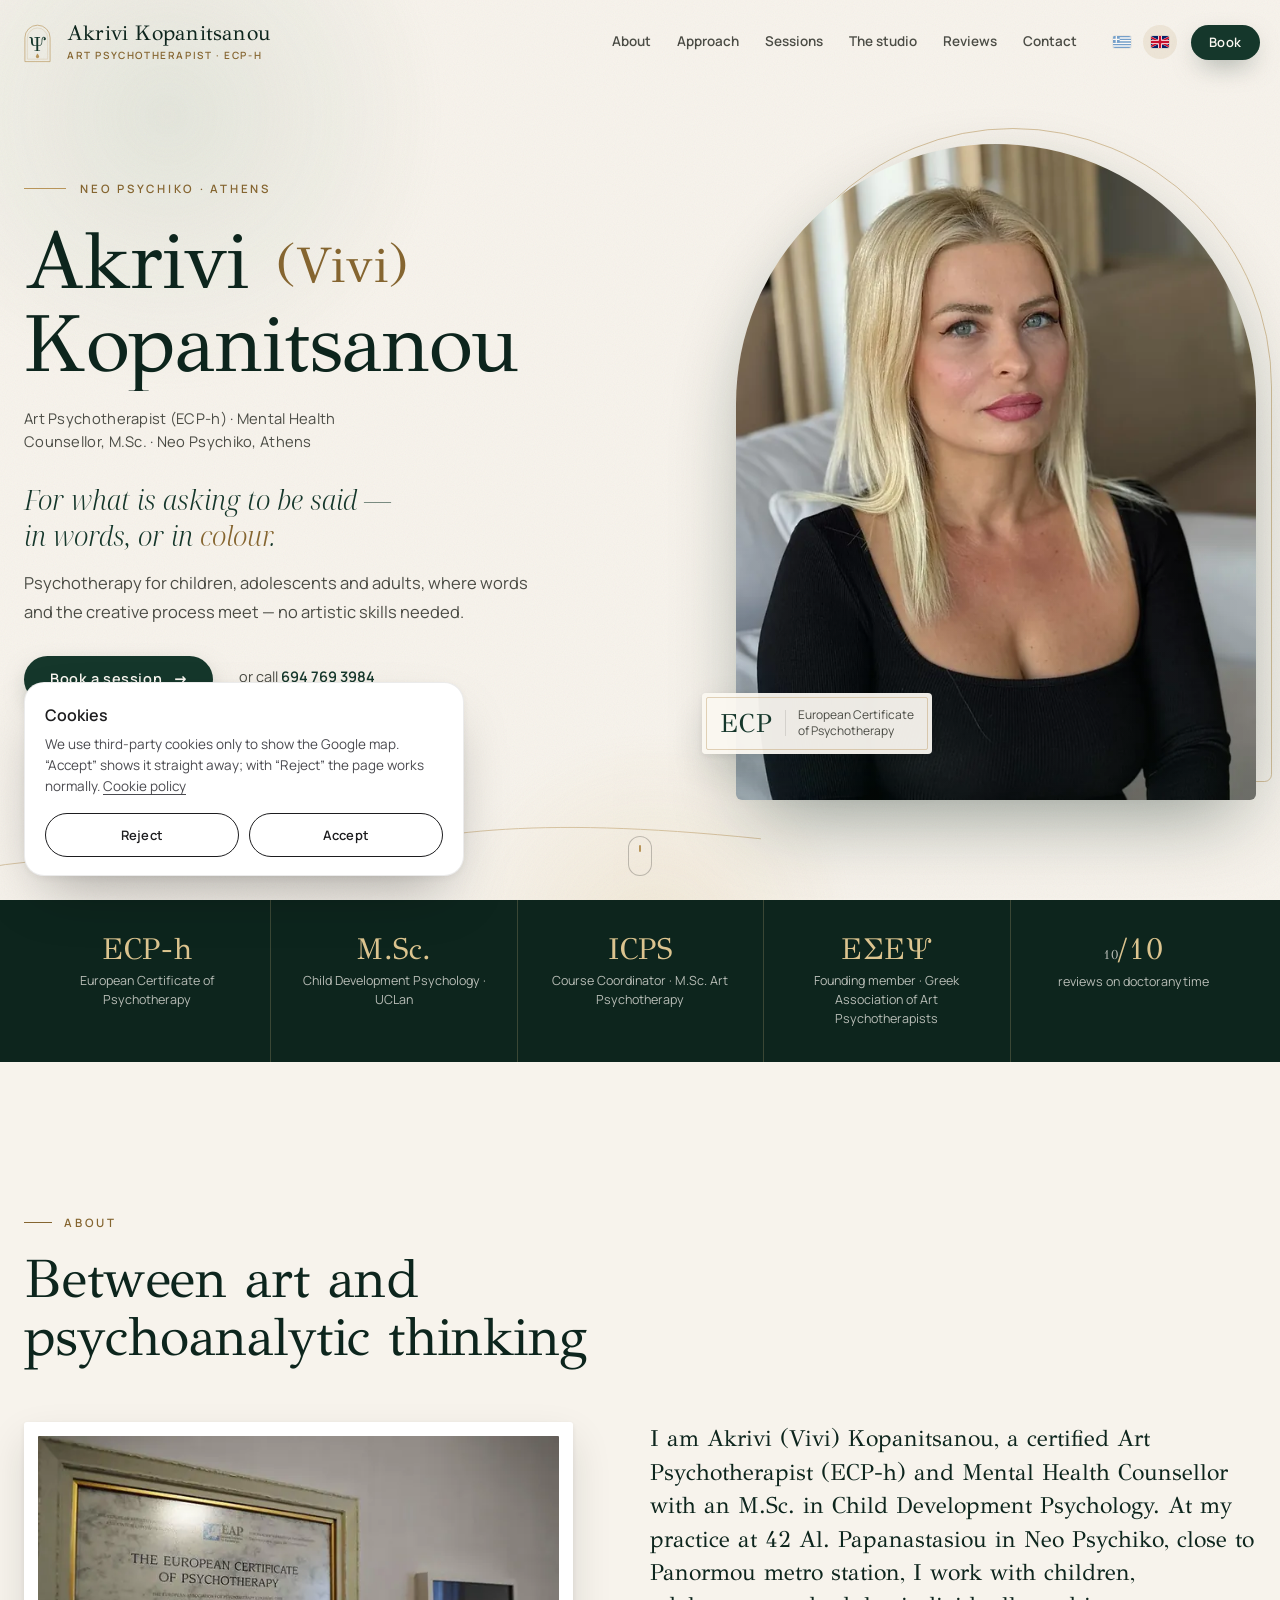
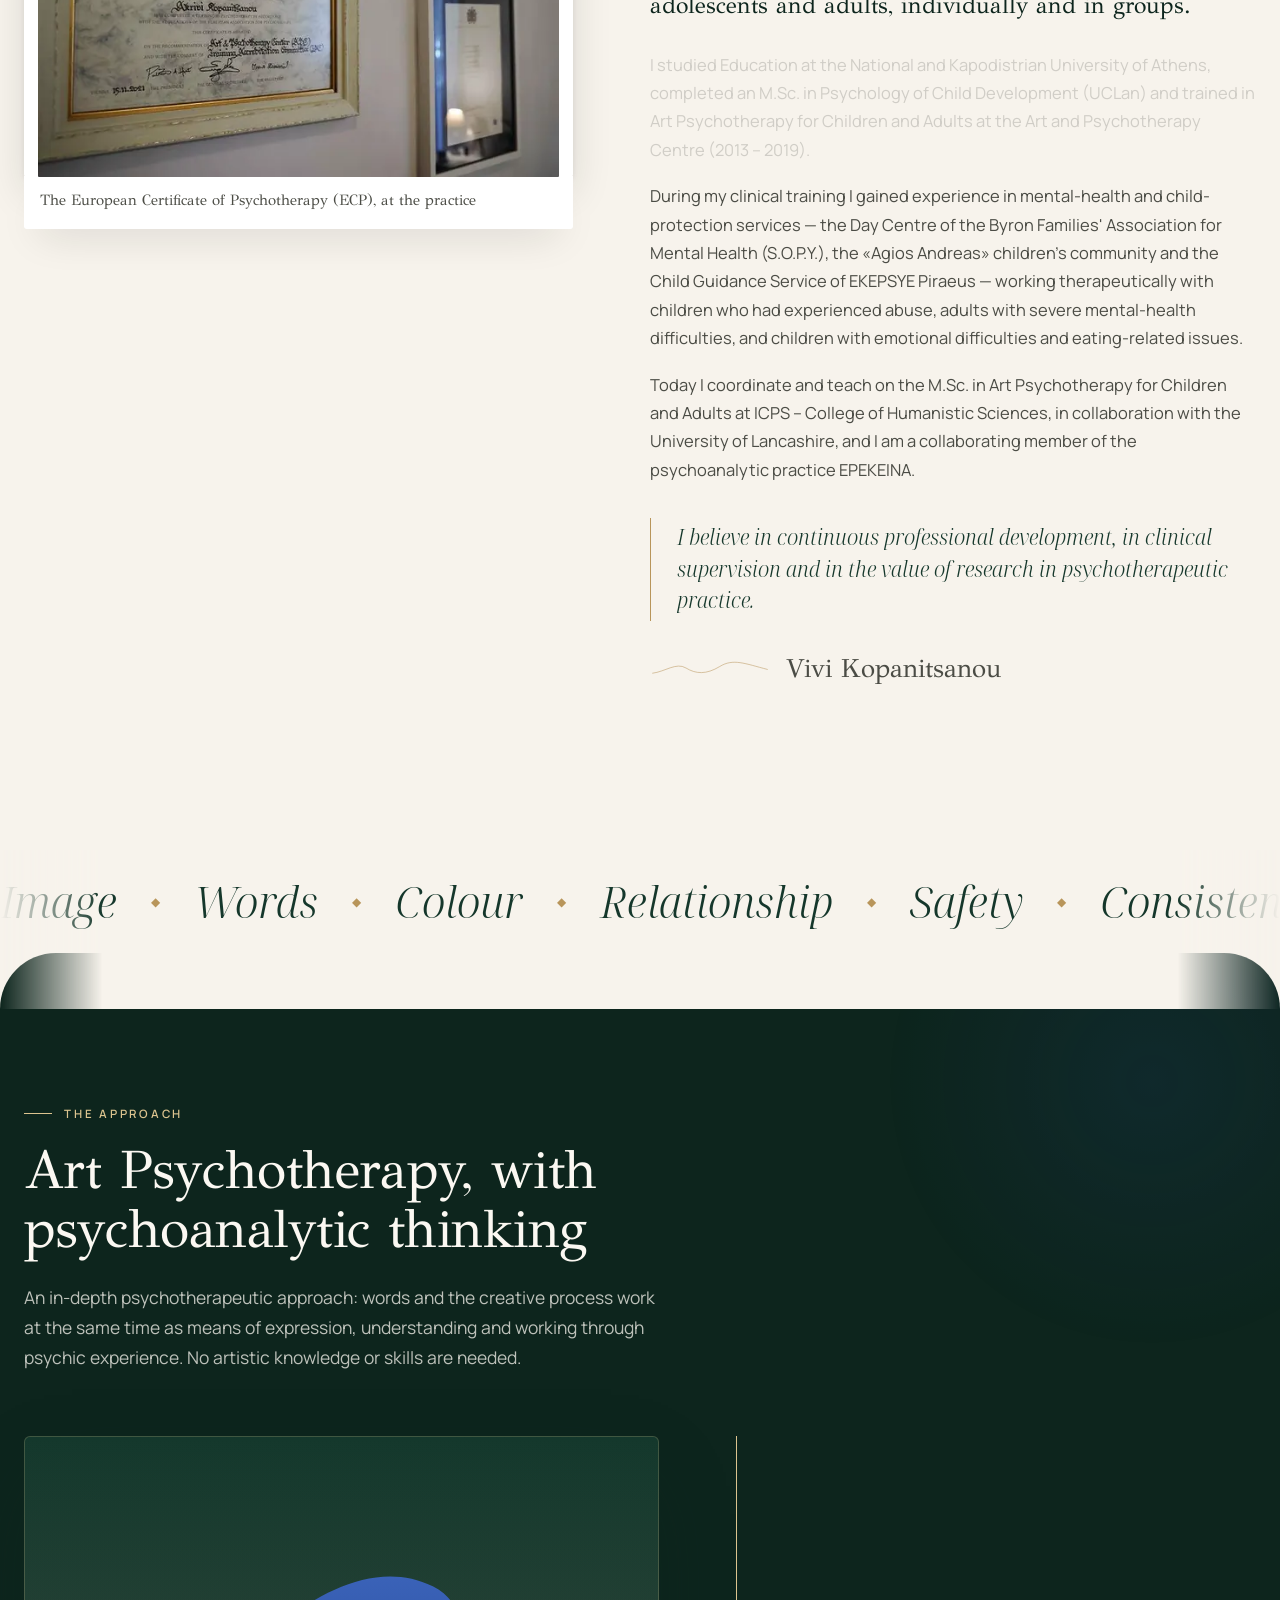
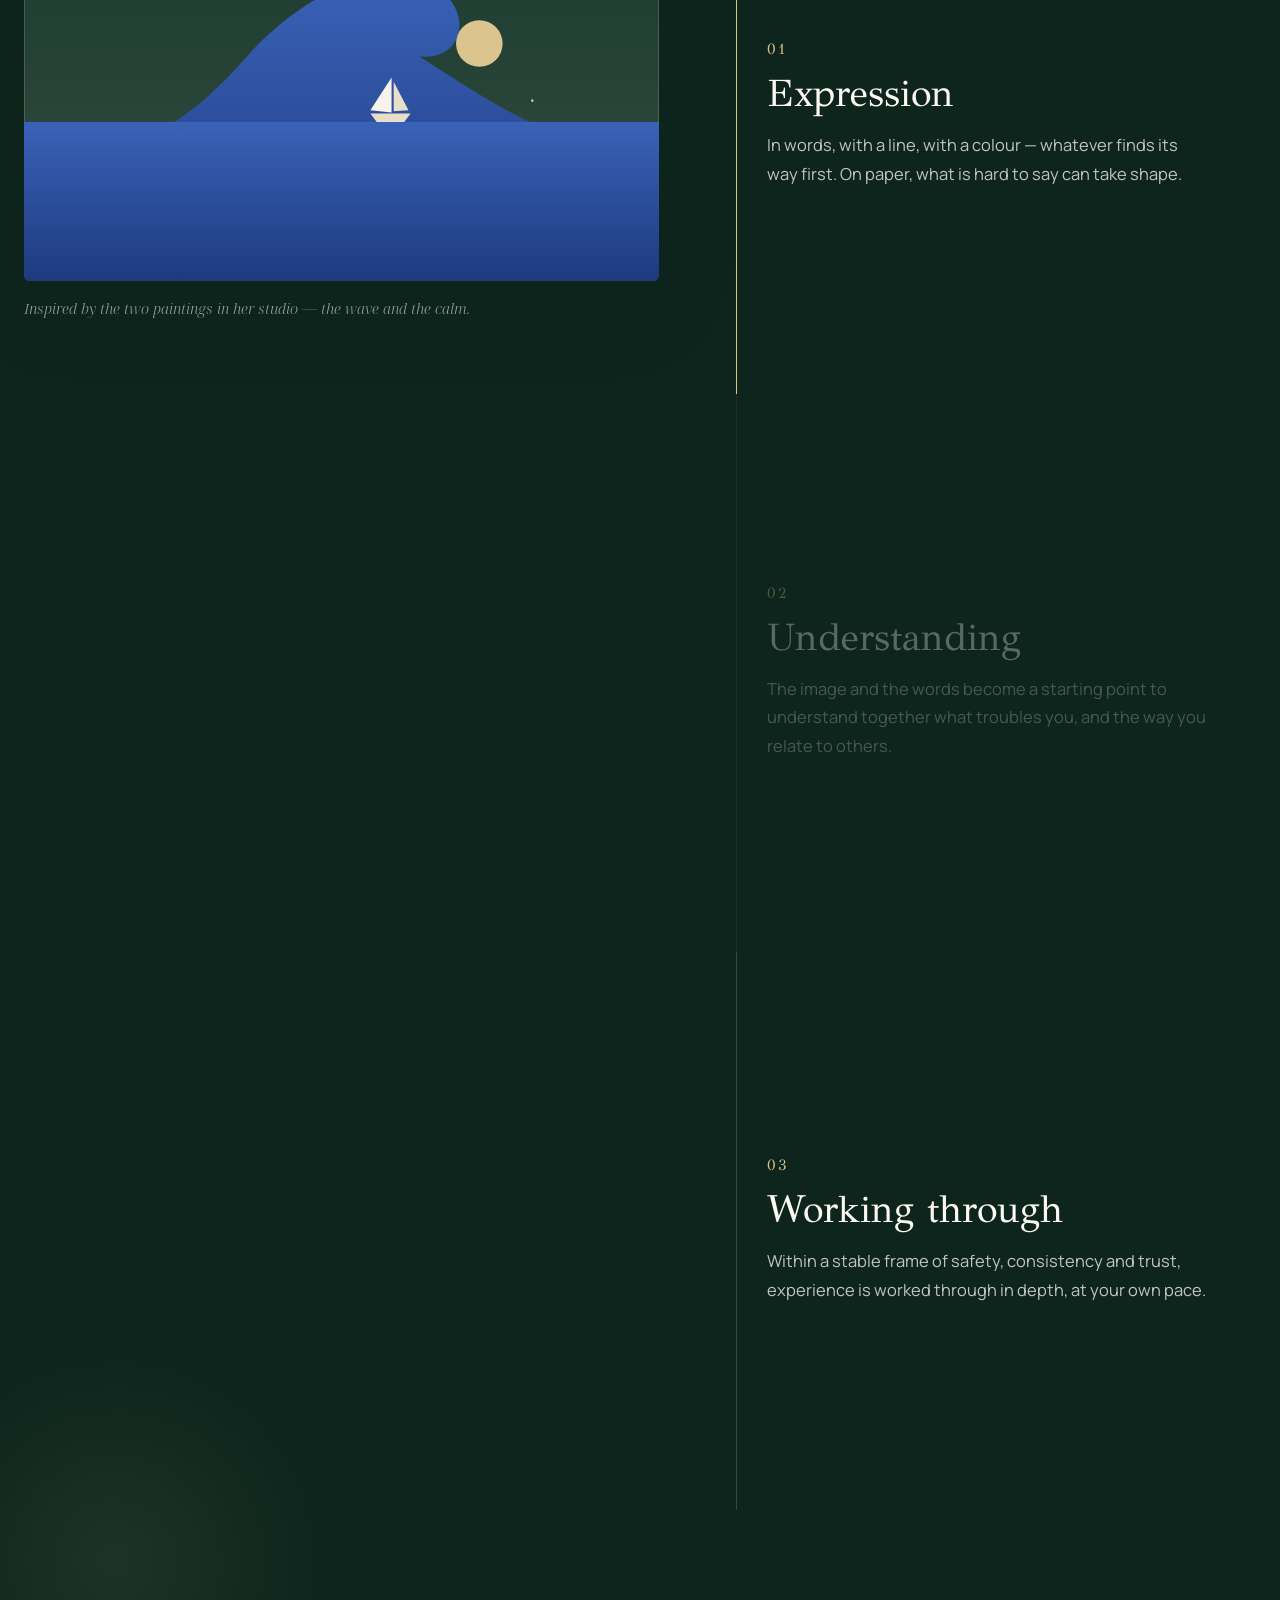
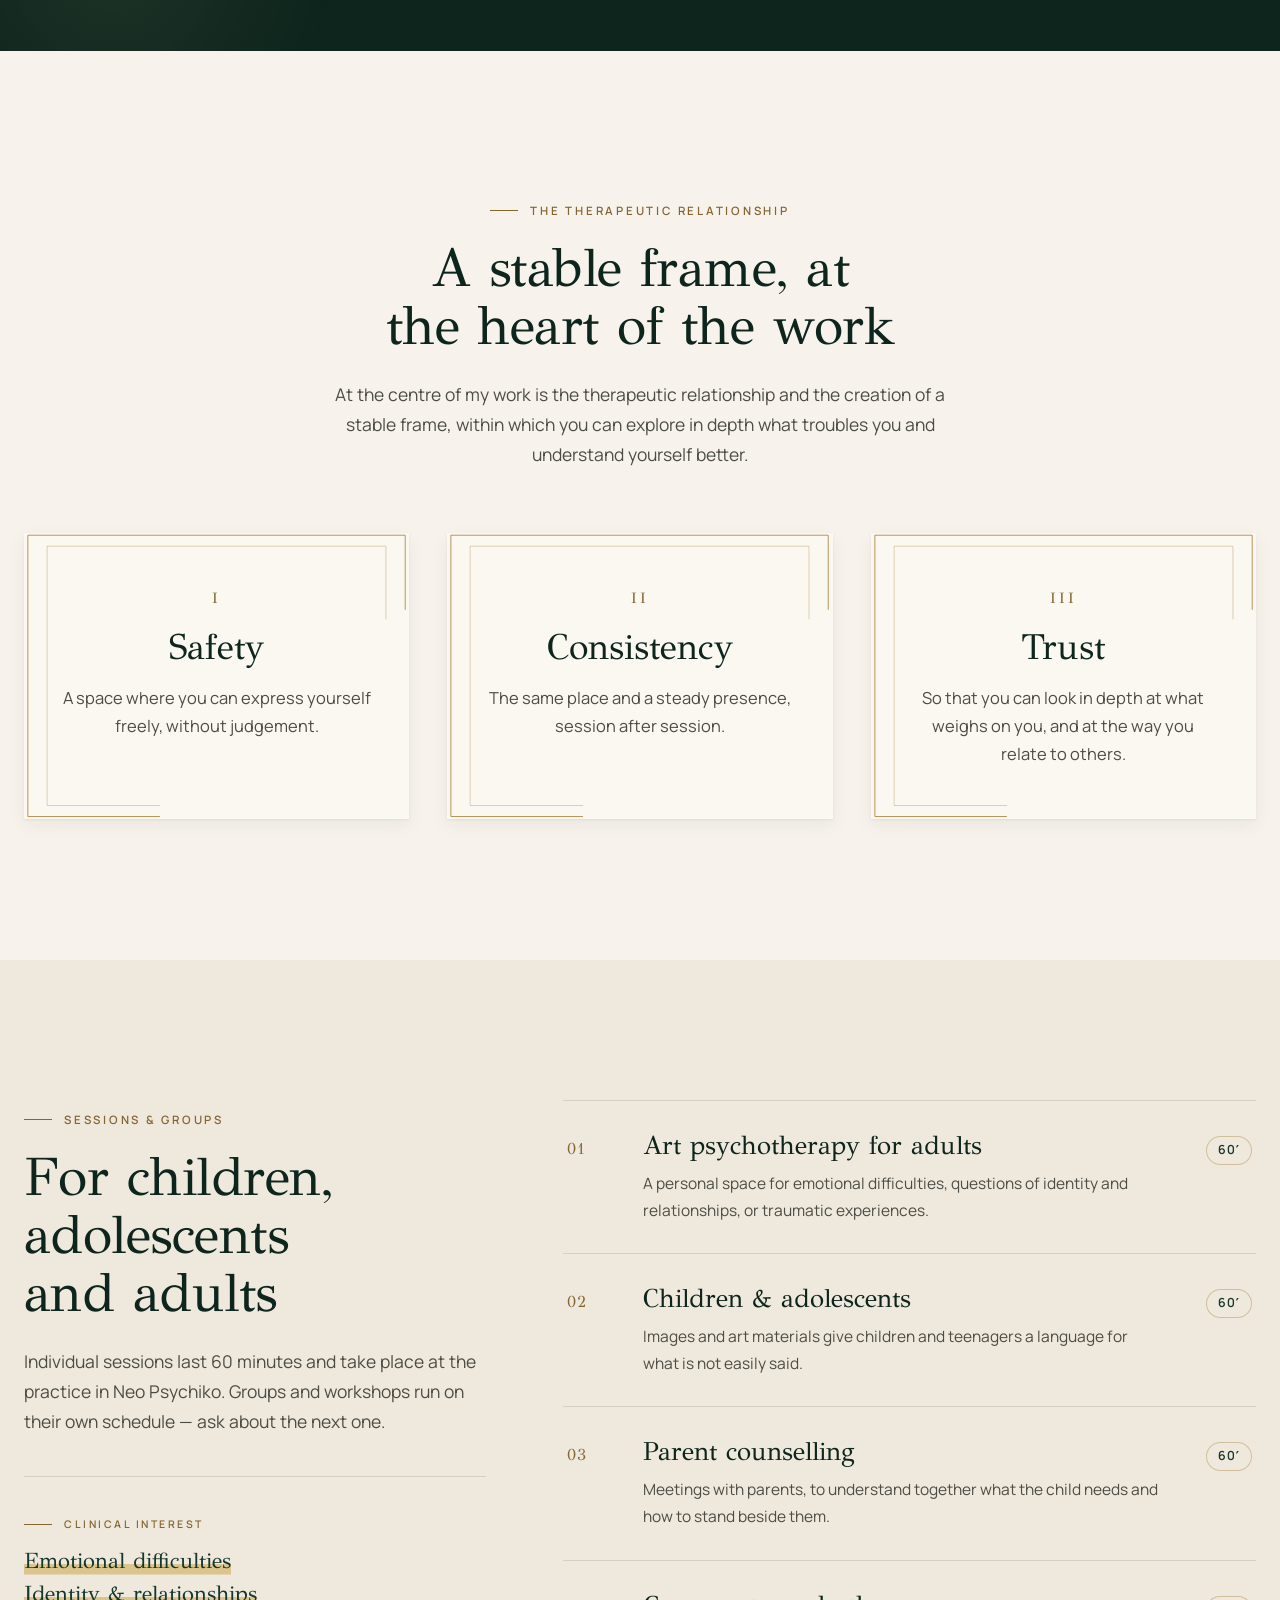
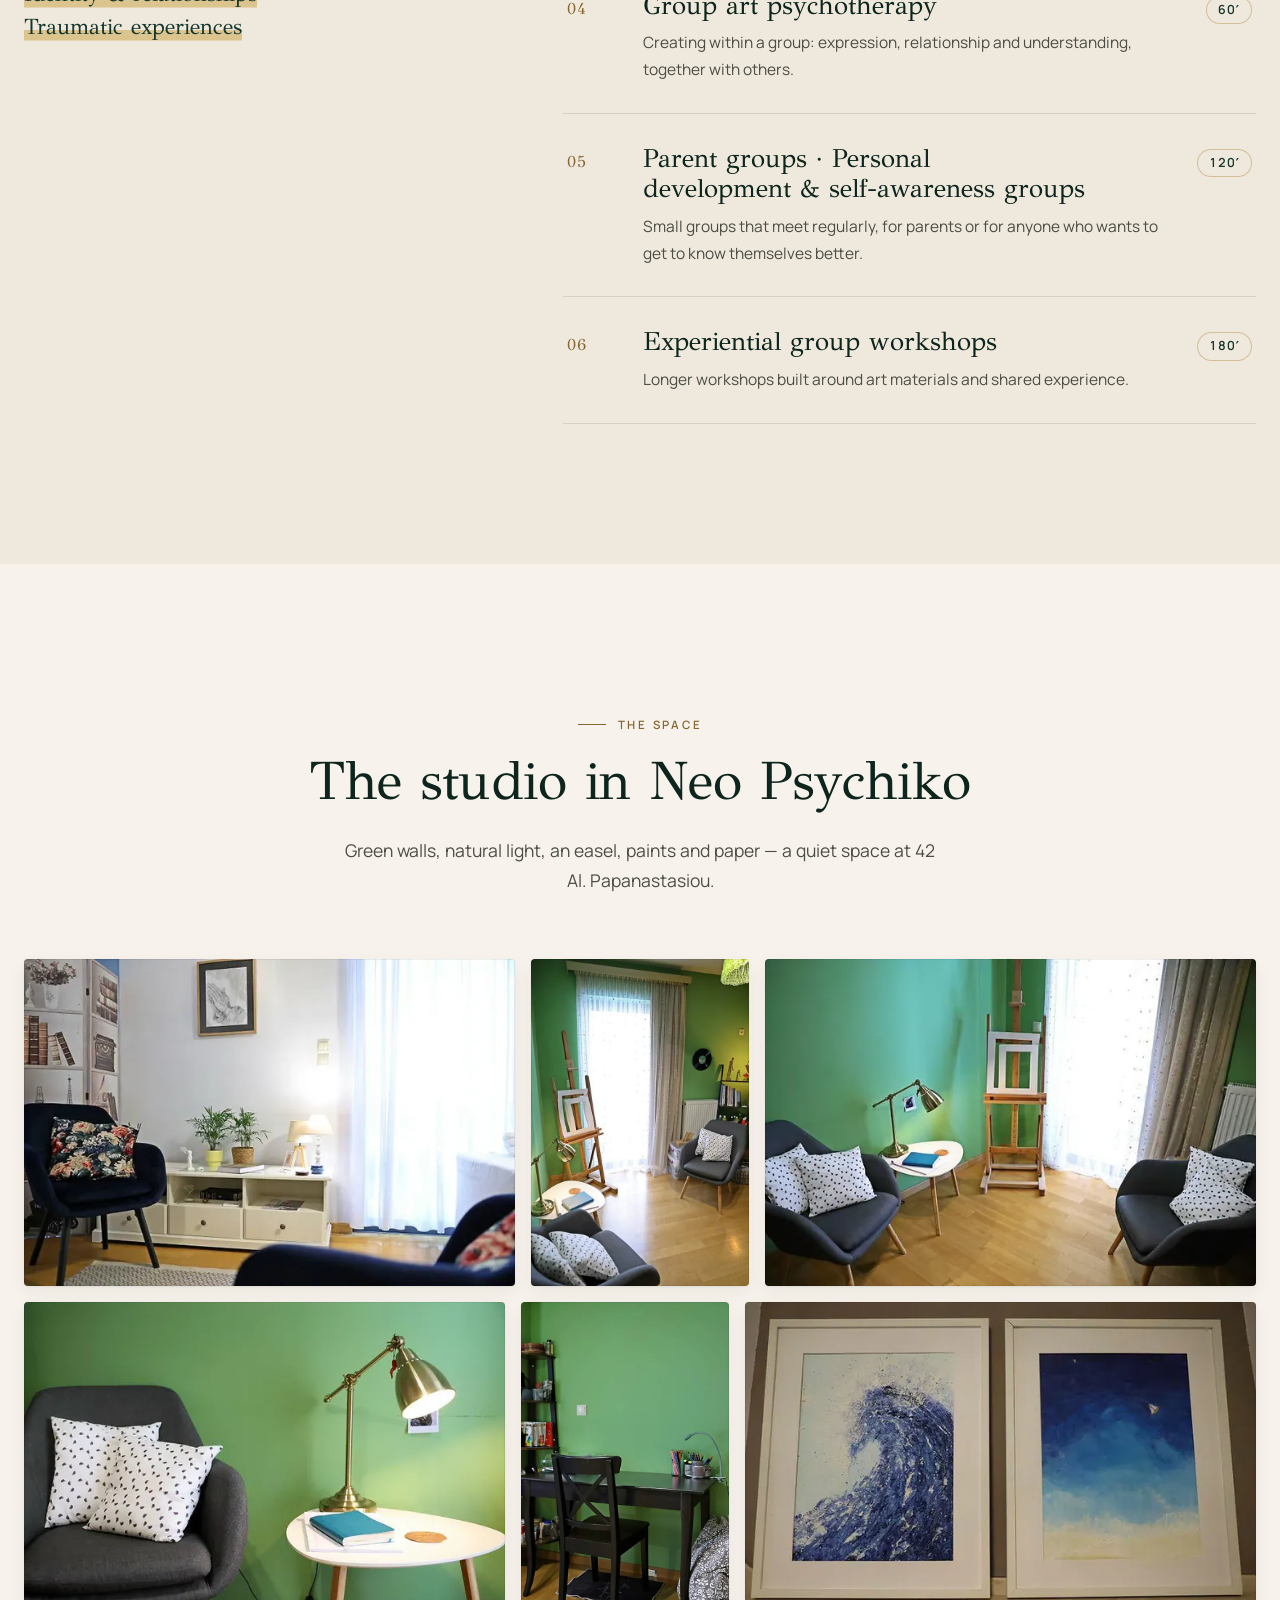
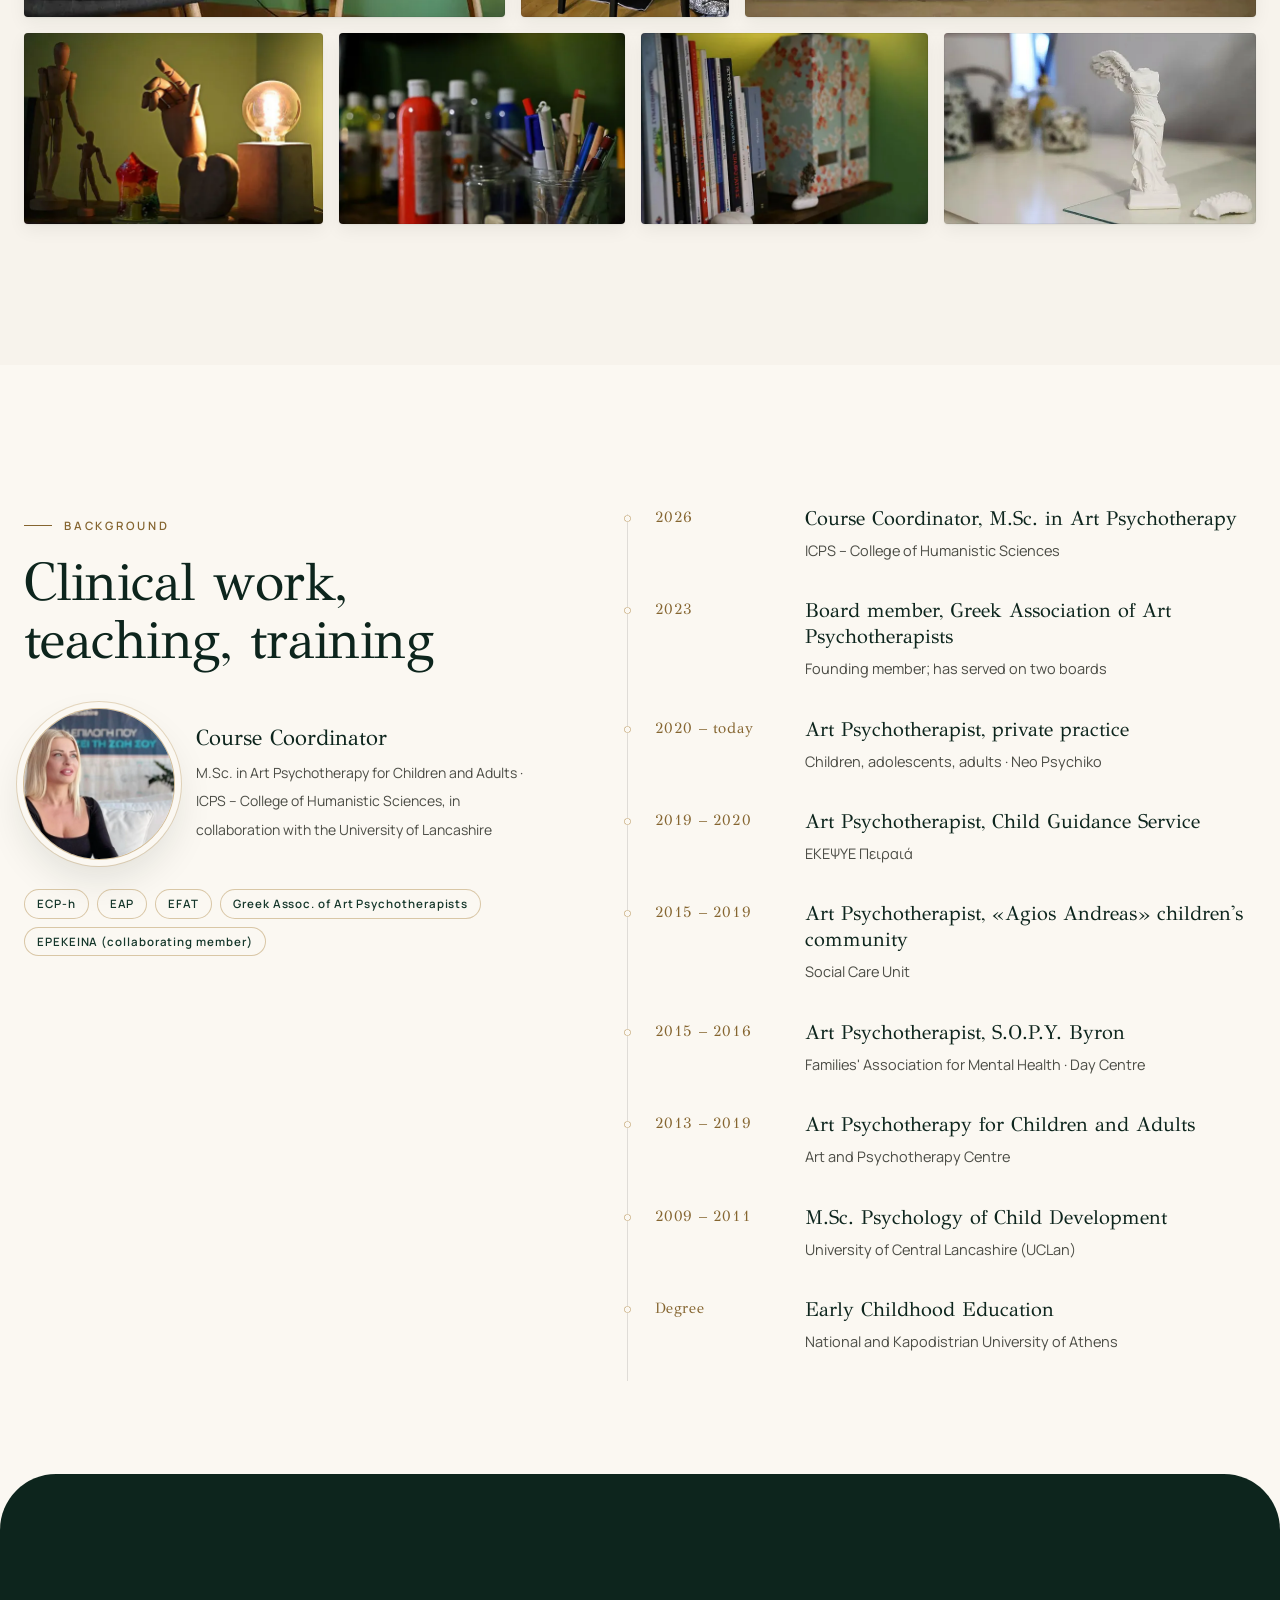
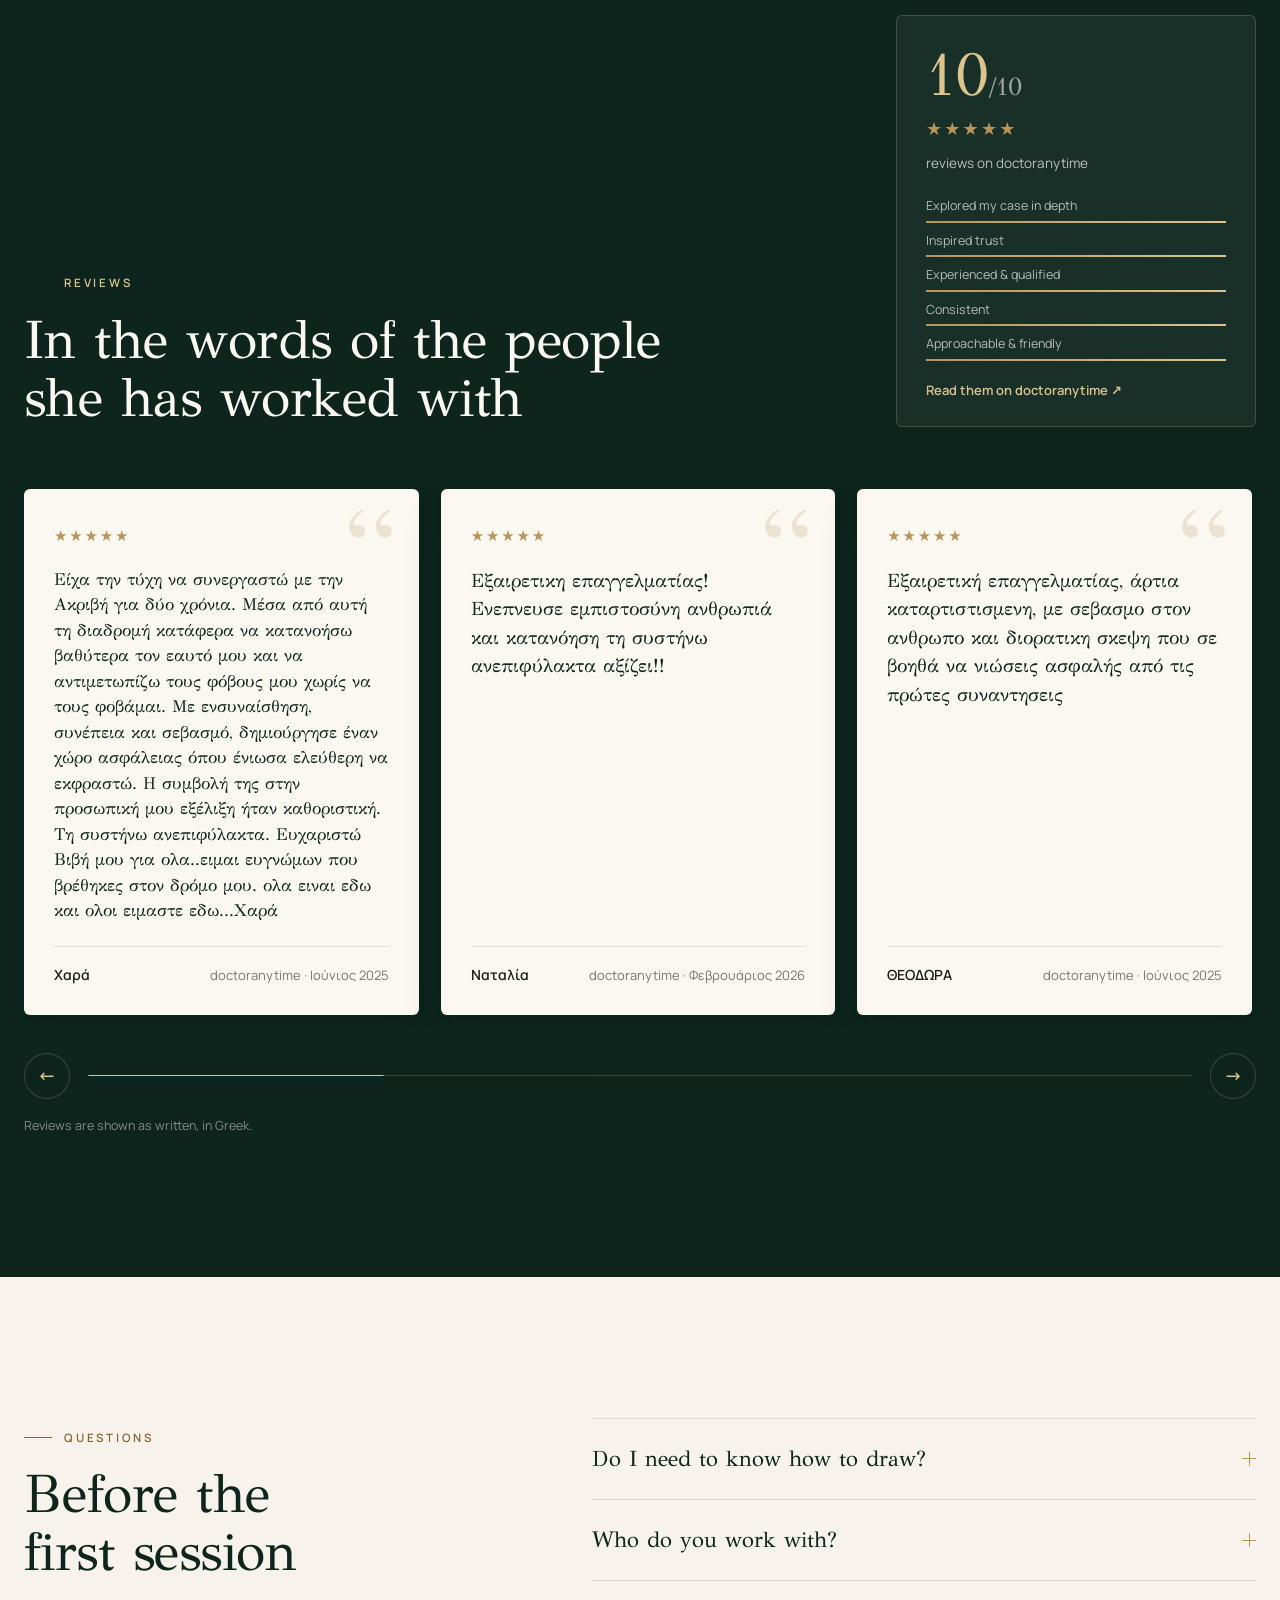
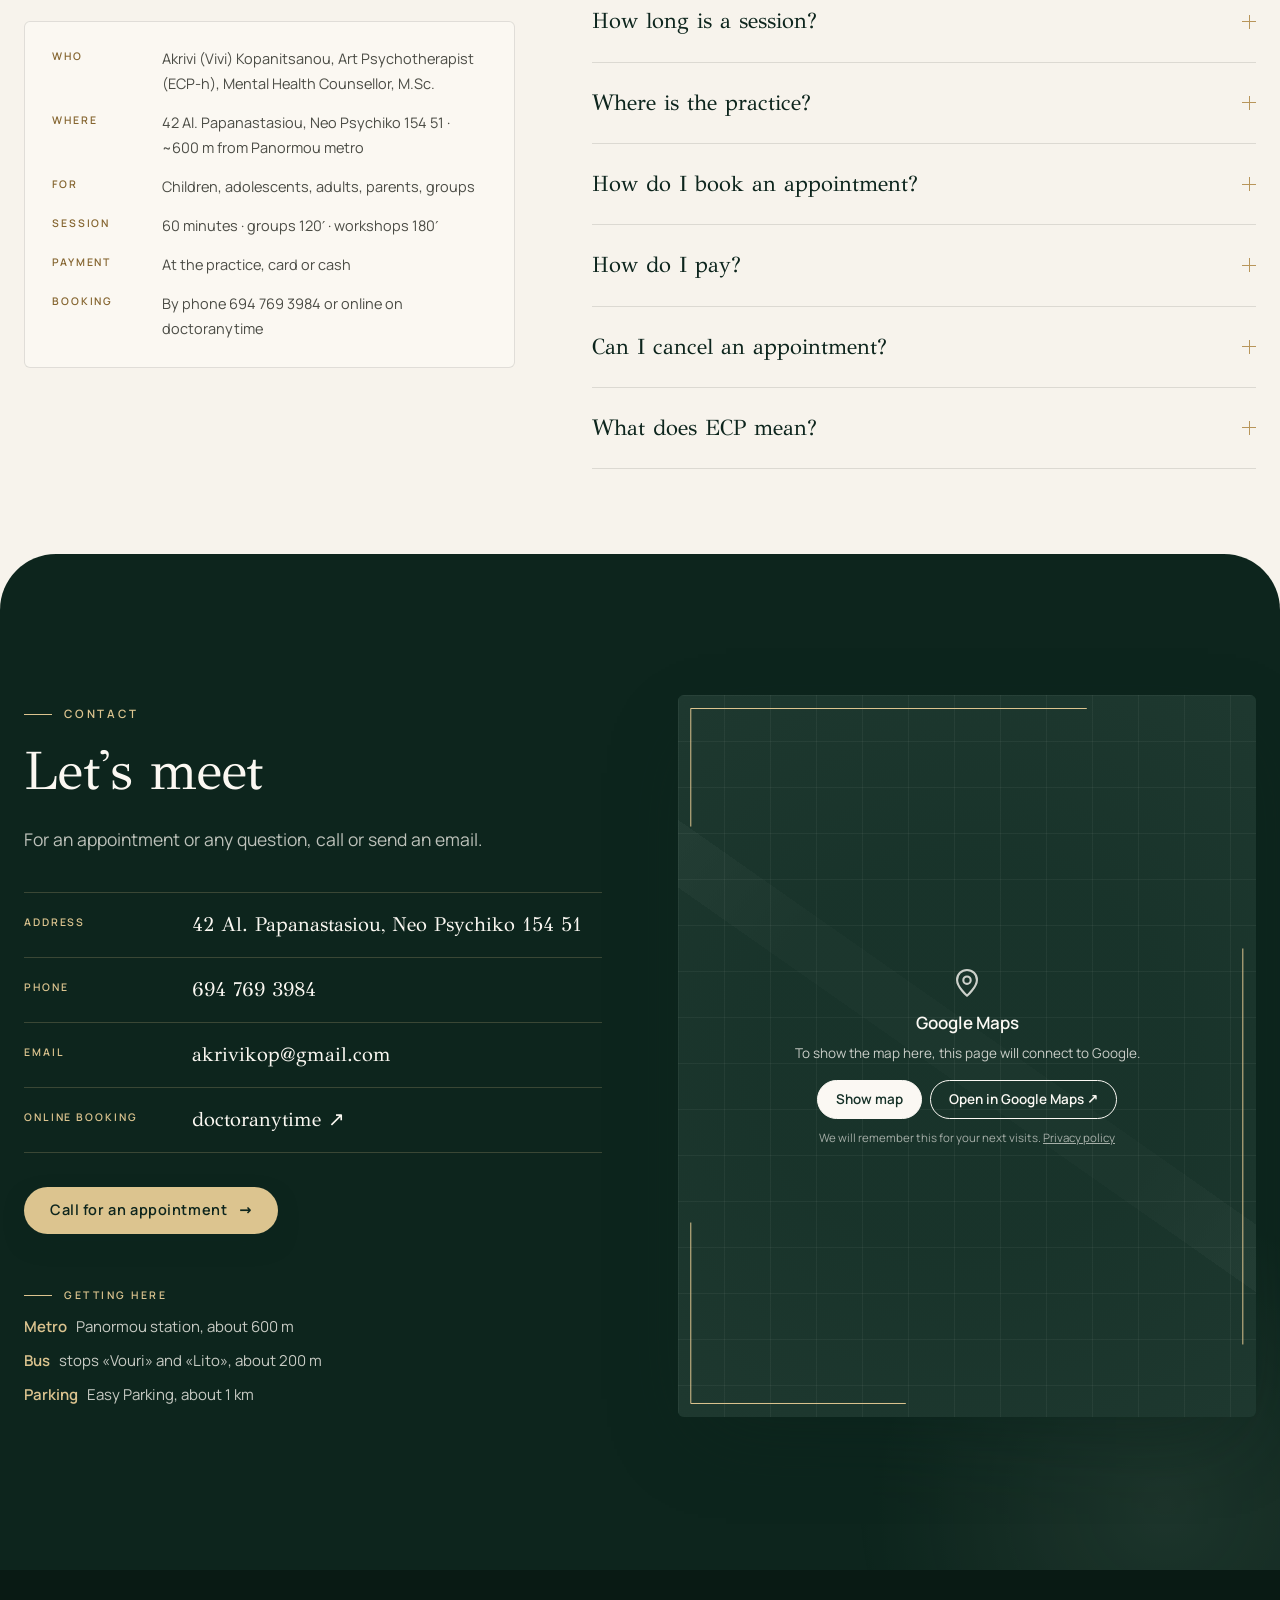
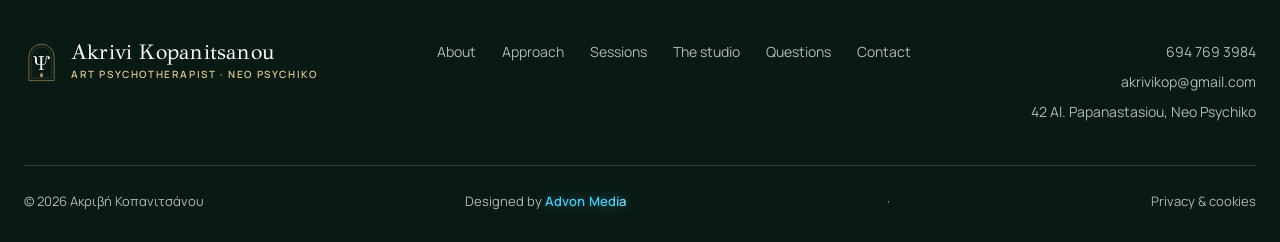
==== en.html @ bc58c77c "First draft — Akrivi (Vivi) Kopanitsanou, art psychotherapist, Neo Psychiko Co-Authored-By: Claude O" ====
<!DOCTYPE html>
<!-- generated by .advon/seo_rank.py en from index.html — edit index.html, never this file -->
<html lang="en">
<head>
<meta charset="utf-8">
<meta name="viewport" content="width=device-width,initial-scale=1,viewport-fit=cover">
<title>Akrivi (Vivi) Kopanitsanou | Art Psychotherapist, Neo Psychiko Athens</title>
<!-- advon-icons · favicon.py · made from assets/img/akrivi-kopanitsanou-logo-icon.svg · vd1bc4d5e -->
<link rel="icon" href="favicon.ico?v=d1bc4d5e" sizes="32x32">
<link rel="icon" href="assets/icons/favicon.svg?v=d1bc4d5e" type="image/svg+xml">
<link rel="icon" href="assets/icons/favicon-96.png?v=d1bc4d5e" type="image/png" sizes="96x96">
<link rel="icon" href="assets/icons/favicon-48.png?v=d1bc4d5e" type="image/png" sizes="48x48">
<link rel="apple-touch-icon" href="assets/icons/apple-touch-icon.png?v=d1bc4d5e">
<link rel="manifest" href="site.webmanifest?v=d1bc4d5e">
<!-- /advon-icons -->
<meta name="description" content="Akrivi (Vivi) Kopanitsanou, certified Art Psychotherapist (ECP-h) and Mental Health Counsellor, M.Sc., in Neo Psychiko, Athens. Children, adolescents, adults and groups.">
<meta name="robots" content="index,follow,max-image-preview:large">
<!-- advon-en -->
<script>try{localStorage.setItem("kop-lang","en")}catch(e){}</script>
<!-- /advon-en -->
<script id="advon-draft-guard">/* Advon: drafts stay out of Google; the real domain is untouched */(function(h){if(/(^|\.)(drafts\.advonmedia\.com|github\.io|netlify\.app)$/.test(h)){var m=document.createElement("meta");m.name="robots";m.content="noindex,nofollow";document.head.appendChild(m)}})(location.hostname)</script>
<meta name="theme-color" content="#F7F3EC">
<meta name="color-scheme" content="light only">
<meta property="og:type" content="website">
<meta property="og:locale" content="en_GB">
<meta property="og:locale:alternate" content="el_GR">
<meta property="og:title" content="Akrivi (Vivi) Kopanitsanou | Art Psychotherapist, Neo Psychiko Athens">
<meta property="og:description" content="Akrivi (Vivi) Kopanitsanou, certified Art Psychotherapist (ECP-h) and Mental Health Counsellor, M.Sc., in Neo Psychiko, Athens. Children, adolescents, adults and groups.">
<meta property="og:image" content="assets/img/og.jpg">
<meta property="og:image:width" content="1200"><meta property="og:image:height" content="630">
<meta property="og:image:alt" content="Ακριβή (Βιβή) Κοπανιτσάνου, Εικαστική Ψυχοθεραπεύτρια στο Νέο Ψυχικό">
<meta name="twitter:card" content="summary_large_image">
<meta name="twitter:title" content="Akrivi (Vivi) Kopanitsanou | Art Psychotherapist, Neo Psychiko Athens">
<meta name="twitter:description" content="Akrivi (Vivi) Kopanitsanou, certified Art Psychotherapist (ECP-h) and Mental Health Counsellor, M.Sc., in Neo Psychiko, Athens. Children, adolescents, adults and groups.">
<meta name="twitter:image" content="assets/img/og.jpg">
<link rel="image_src" href="assets/img/akrivi-kopanitsanou-eikastiki-psychotherapeftria-neo-psychiko-portreto-900.webp">
<link rel="preload" href="assets/fonts/gfs-didot-greek-400-normal.woff2" as="font" type="font/woff2" crossorigin>
<link rel="preload" as="image" href="assets/img/akrivi-kopanitsanou-eikastiki-psychotherapeftria-neo-psychiko-portreto-900.webp" imagesrcset="assets/img/akrivi-kopanitsanou-eikastiki-psychotherapeftria-neo-psychiko-portreto-640.webp 640w, assets/img/akrivi-kopanitsanou-eikastiki-psychotherapeftria-neo-psychiko-portreto-900.webp 900w" imagesizes="(max-width:900px) 92vw, 42vw">
<script>(function(h){h.classList.add('js');try{if(!sessionStorage.getItem('kop-intro')&&!matchMedia('(prefers-reduced-motion:reduce)').matches&&!document.hidden)h.classList.add('js-intro')}catch(e){}})(document.documentElement)</script>
<style id="advon-fonts">
@font-face{font-family:'GFS Didot';font-style:normal;font-weight:400;font-display:swap;src:url(assets/fonts/gfs-didot-greek-400-normal.woff2) format('woff2');unicode-range:U+0370-0377,U+037A-037F,U+0384-038A,U+038C,U+038E-03A1,U+03A3-03FF}
@font-face{font-family:'GFS Didot';font-style:normal;font-weight:400;font-display:swap;src:url(assets/fonts/gfs-didot-latin-400-normal.woff2) format('woff2');unicode-range:U+0000-00FF,U+0131,U+0152-0153,U+02BB-02BC,U+02C6,U+02DA,U+02DC,U+0304,U+0308,U+0329,U+2000-206F,U+20AC,U+2122,U+2191,U+2193,U+2212,U+2215,U+FEFF,U+FFFD}
@font-face{font-family:'Manrope';font-style:normal;font-weight:400;font-display:swap;src:url(assets/fonts/manrope-greek-400-normal.woff2) format('woff2');unicode-range:U+0370-0377,U+037A-037F,U+0384-038A,U+038C,U+038E-03A1,U+03A3-03FF}
@font-face{font-family:'Manrope';font-style:normal;font-weight:400;font-display:swap;src:url(assets/fonts/manrope-latin-400-normal.woff2) format('woff2');unicode-range:U+0000-00FF,U+0131,U+0152-0153,U+02BB-02BC,U+02C6,U+02DA,U+02DC,U+0304,U+0308,U+0329,U+2000-206F,U+20AC,U+2122,U+2191,U+2193,U+2212,U+2215,U+FEFF,U+FFFD}
@font-face{font-family:'Manrope';font-style:normal;font-weight:600;font-display:swap;src:url(assets/fonts/manrope-greek-600-normal.woff2) format('woff2');unicode-range:U+0370-0377,U+037A-037F,U+0384-038A,U+038C,U+038E-03A1,U+03A3-03FF}
@font-face{font-family:'Manrope';font-style:normal;font-weight:600;font-display:swap;src:url(assets/fonts/manrope-latin-600-normal.woff2) format('woff2');unicode-range:U+0000-00FF,U+0131,U+0152-0153,U+02BB-02BC,U+02C6,U+02DA,U+02DC,U+0304,U+0308,U+0329,U+2000-206F,U+20AC,U+2122,U+2191,U+2193,U+2212,U+2215,U+FEFF,U+FFFD}
@font-face{font-family:'Noto Serif Display';font-style:italic;font-weight:300;font-display:swap;src:url(assets/fonts/noto-serif-display-greek-300-italic.woff2) format('woff2');unicode-range:U+0370-0377,U+037A-037F,U+0384-038A,U+038C,U+038E-03A1,U+03A3-03FF}
@font-face{font-family:'Noto Serif Display';font-style:italic;font-weight:300;font-display:swap;src:url(assets/fonts/noto-serif-display-latin-300-italic.woff2) format('woff2');unicode-range:U+0000-00FF,U+0131,U+0152-0153,U+02BB-02BC,U+02C6,U+02DA,U+02DC,U+0304,U+0308,U+0329,U+2000-206F,U+20AC,U+2122,U+2191,U+2193,U+2212,U+2215,U+FEFF,U+FFFD}
</style>
<style>
:root{color-scheme:light only;--paper:#F7F3EC;--paper2:#EFE8DC;--ivory:#FBF8F2;--ink:#1D1E1A;--ink2:#4B4C45;--mute:#76776E;--em:#24503F;--em-d:#15372B;--em-dd:#0D251D;--sage:#A8BCA7;--gold:#B8955A;--gold-t:#856530;--gold-l:#DCC48F;--line:rgba(29,30,26,.12);--line-d:rgba(220,196,143,.22);--blue:#2C4F9E;
--fd:'GFS Didot',Didot,'Bodoni 72',Georgia,serif;--fi:'Noto Serif Display',Georgia,serif;--fb:Manrope,system-ui,-apple-system,'Segoe UI',sans-serif;
--sh-1:0 1px 2px rgba(20,30,24,.06),0 6px 18px rgba(20,30,24,.06);--sh-2:0 2px 6px rgba(20,30,24,.08),0 18px 40px rgba(20,30,24,.12);--sh-3:0 30px 80px -20px rgba(13,37,29,.45);
--ease:cubic-bezier(.22,.61,.36,1);--ease-o:cubic-bezier(.16,1,.3,1);--hdh:84px}
*,*::before,*::after{box-sizing:border-box}
html{scroll-behavior:smooth;-webkit-text-size-adjust:100%;scroll-padding-top:80px}
html,body{overflow-x:clip}
body{margin:0;background:var(--paper);color:var(--ink);font:400 16.5px/1.72 var(--fb);-webkit-font-smoothing:antialiased;-moz-osx-font-smoothing:grayscale;text-rendering:optimizeLegibility}
img{display:block;max-width:100%;height:auto}
a{color:inherit;text-decoration:none}
button{font:inherit;color:inherit;background:none;border:0;padding:0;cursor:pointer}
h1,h2,h3{font-weight:400;margin:0;text-wrap:balance}
p{margin:0 0 1.1em;text-wrap:pretty}
.skip{position:absolute;left:-9999px;top:8px;z-index:200;background:var(--em-d);color:#fff;padding:10px 16px;border-radius:8px}.skip:focus{left:12px}
:focus-visible{outline:2px solid var(--gold);outline-offset:3px;border-radius:4px}
::selection{background:var(--gold-l);color:var(--em-dd)}
.wrap{width:min(1240px,100% - 48px);margin:0 auto}
.sv-defs{position:absolute;width:0;height:0;overflow:hidden}

/* ===== buttons ===== */
.btn{position:relative;display:inline-flex;align-items:center;gap:12px;padding:16px 26px;border-radius:999px;background:var(--em-d);color:var(--ivory);font:600 14.5px/1 var(--fb);letter-spacing:.04em;overflow:hidden;isolation:isolate;box-shadow:0 10px 28px -10px rgba(13,37,29,.55);transition:transform .35s var(--ease-o),box-shadow .35s}
.btn::before{content:"";position:absolute;inset:0;z-index:-1;background:linear-gradient(110deg,transparent 30%,rgba(220,196,143,.45) 50%,transparent 70%);transform:translateX(-120%);transition:transform .9s var(--ease)}
.btn .arr{transition:transform .35s var(--ease-o)}
@media (hover:hover){.btn:hover{transform:translateY(-2px);box-shadow:0 16px 34px -12px rgba(13,37,29,.6)}.btn:hover::before{transform:translateX(120%)}.btn:hover .arr{transform:translateX(4px)}}
.btn:active{transform:scale(.97)}
.btn-sm{padding:11px 18px;font-size:13px}
.btn-l{background:var(--gold-l);color:var(--em-dd)}
.tlink{font-weight:600;font-size:14.5px;border-bottom:1px solid var(--gold);padding-bottom:2px;color:var(--em-d)}
.tlink span{font-weight:400;color:var(--ink2)}
.st{color:var(--gold);letter-spacing:.12em}

/* ===== intro: the gilded frame opens ===== */
.intro{position:fixed;inset:0;z-index:120;display:none;place-items:center;background:var(--ivory)}
.js-intro .intro{display:grid}
.in-frame{position:relative;width:min(240px,52vw);aspect-ratio:240/300;display:grid;place-items:center;transition:transform 1s cubic-bezier(.7,0,.2,1),opacity .8s ease}
.in-svg{position:absolute;inset:0;width:100%;height:100%;overflow:visible}
.in-svg rect{fill:none;stroke:var(--gold);stroke-dasharray:1;stroke-dashoffset:1;animation:draw 1s var(--ease) forwards}
.in-r1{stroke-width:1.4;vector-effect:non-scaling-stroke}.in-r2{stroke-width:.8;vector-effect:non-scaling-stroke;animation-delay:.18s!important}
.in-mk{width:38%;opacity:0;transform:translateY(10px);animation:inMk .7s var(--ease-o) .55s forwards}
.in-nm{position:absolute;bottom:-46px;left:-60px;right:-60px;text-align:center;white-space:nowrap;transform:translateY(8px);font:400 18px/1 var(--fd);letter-spacing:.06em;color:var(--em-d);opacity:0;animation:inMk .7s var(--ease-o) .75s forwards}
.intro.go{background:transparent;transition:background .9s ease .25s}
.intro.go .in-frame{transform:scale(7);opacity:0}
.intro.go .in-nm{opacity:0!important;animation:none}
@keyframes draw{to{stroke-dashoffset:0}}
@keyframes inMk{to{opacity:1;transform:none}}

/* ===== header ===== */
.prog{position:fixed;left:0;top:0;height:2px;width:100%;z-index:90;background:linear-gradient(90deg,var(--gold),var(--gold-l));transform-origin:0 50%;transform:scaleX(0)}
.hd{position:fixed;inset:0 0 auto;z-index:80;transition:background .4s,box-shadow .4s,backdrop-filter .4s}
.hd-in{width:min(1360px,100% - 40px);margin:0 auto;height:var(--hdh);display:flex;align-items:center;gap:28px}
.hd.solid{background:rgba(251,248,242,.92);box-shadow:0 1px 0 var(--line)}
.hd.solid::before{content:"";position:absolute;inset:0;z-index:-1;backdrop-filter:blur(12px);-webkit-backdrop-filter:blur(12px)}
.brand{display:flex;align-items:center;gap:12px;min-width:0}
.brand-mk{width:35px;height:42px;flex:none;transition:transform 1s var(--ease-o)}
.hd.solid .brand-mk{transform:rotateY(360deg)}
.brand-t{display:flex;flex-direction:column;line-height:1.1;min-width:0}
.brand-n{font:400 21px/1.05 var(--fd);letter-spacing:.01em;color:var(--em-dd);white-space:nowrap}
.brand-r{font:600 10px/1.4 var(--fb);letter-spacing:.16em;text-transform:uppercase;color:var(--gold-t);margin-top:4px;white-space:nowrap}
.nav{display:flex;gap:26px;margin-left:auto}
.nav a{position:relative;font:600 13.5px/1 var(--fb);color:var(--ink2);padding:8px 0;transition:color .25s}
.nav a::after{content:"";position:absolute;left:0;right:0;bottom:2px;height:1px;background:var(--gold);transform:scaleX(0);transform-origin:right;transition:transform .45s var(--ease-o)}
@media (hover:hover){.nav a:hover{color:var(--em-dd)}.nav a:hover::after{transform:scaleX(1);transform-origin:left}}
.hd-r{display:flex;align-items:center;gap:14px}
.lang{display:flex;gap:4px}
.fl{display:grid;place-items:center;width:34px;height:34px;border-radius:50%;opacity:.55;transition:opacity .25s,background .25s}
.fl.on,.fl:hover{opacity:1}.fl.on{background:rgba(184,149,90,.14)}
.flg{display:block;width:18px;height:12px;overflow:hidden;line-height:0;border-radius:2px;box-shadow:0 0 0 1px rgba(0,0,0,.08)}
.flg svg{display:block;width:100%;height:100%}
.burger{display:none;width:44px;height:44px;position:relative}
.burger span{position:absolute;left:11px;right:11px;height:1.5px;background:var(--em-dd);transition:transform .3s}
.burger span:first-child{top:17px}.burger span:last-child{top:25px}
.mnav{position:fixed;inset:0;z-index:110;background:var(--em-dd);color:var(--ivory);display:flex;flex-direction:column;justify-content:center;padding:90px 32px 40px;gap:28px;opacity:0;transition:opacity .35s}
.mnav[hidden]{display:none}.mnav.open{opacity:1}
.mnav-in{display:flex;flex-direction:column;gap:6px}
.mnav-in a{font:400 32px/1.25 var(--fd);opacity:0;transform:translateY(12px);transition:opacity .45s var(--ease-o),transform .45s var(--ease-o)}
.mnav.open .mnav-in a{opacity:1;transform:none}
.mnav.open .mnav-in a:nth-child(2){transition-delay:.04s}.mnav.open .mnav-in a:nth-child(3){transition-delay:.08s}.mnav.open .mnav-in a:nth-child(4){transition-delay:.12s}.mnav.open .mnav-in a:nth-child(5){transition-delay:.16s}.mnav.open .mnav-in a:nth-child(6){transition-delay:.2s}.mnav.open .mnav-in a:nth-child(7){transition-delay:.24s}.mnav.open .mnav-in a:nth-child(8){transition-delay:.28s}
.mnav .btn{align-self:flex-start;background:var(--gold-l);color:var(--em-dd)}
.mnav-x{position:absolute;top:18px;right:18px;width:48px;height:48px;border-radius:50%;border:1px solid var(--line-d)}
.mnav-x span{position:absolute;left:13px;right:13px;top:23px;height:1.5px;background:var(--ivory)}
.mnav-x span:first-child{transform:rotate(45deg)}.mnav-x span:last-child{transform:rotate(-45deg)}

/* ===== hero ===== */
.hero{position:relative;min-height:100vh;min-height:100svh;display:flex;align-items:center;padding:calc(var(--hdh) + 30px) 0 70px;overflow:hidden;background:var(--paper)}
.hero-bg{position:absolute;inset:0;pointer-events:none}
.wash{position:absolute;border-radius:50%;opacity:.55;will-change:transform}
.w1{width:62vw;height:62vw;left:-18vw;top:-22vw;background:radial-gradient(closest-side,rgba(168,188,167,.42),transparent 70%);animation:drift1 28s ease-in-out infinite alternate}
.w2{width:46vw;height:46vw;left:28vw;bottom:-26vw;background:radial-gradient(closest-side,rgba(220,196,143,.42),transparent 70%);animation:drift2 32s ease-in-out infinite alternate}
.w3{width:30vw;height:30vw;right:4vw;top:6vw;background:radial-gradient(closest-side,rgba(36,80,63,.14),transparent 70%);animation:drift1 24s ease-in-out infinite alternate-reverse}
@keyframes drift1{to{transform:translate3d(6vw,4vw,0) scale(1.08)}}
@keyframes drift2{to{transform:translate3d(-5vw,-3vw,0) scale(1.1)}}
.hero-line{position:absolute;left:0;bottom:-2%;width:58%;height:22%;overflow:visible}
.hero-line path{fill:none;stroke:var(--gold);stroke-width:1;opacity:.5;vector-effect:non-scaling-stroke;stroke-dasharray:1;stroke-dashoffset:1}
.ready .hero-line path{animation:draw 2.6s var(--ease) .9s forwards}
.hero::after{content:"";position:absolute;inset:0;pointer-events:none;opacity:.06;background-image:url("data:image/svg+xml,%3Csvg xmlns='http://www.w3.org/2000/svg' width='160' height='160'%3E%3Cfilter id='n'%3E%3CfeTurbulence type='fractalNoise' baseFrequency='.9' numOctaves='2' stitchTiles='stitch'/%3E%3C/filter%3E%3Crect width='100%25' height='100%25' filter='url(%23n)'/%3E%3C/svg%3E")}
.hero-in{position:relative;z-index:1;width:min(1300px,100% - 48px);margin:0 auto;display:grid;grid-template-columns:minmax(0,1.08fr) minmax(0,.92fr);gap:clamp(36px,6vw,96px);align-items:center}
.eyebrow{display:inline-flex;align-items:center;gap:14px;font:600 11.5px/1 var(--fb);letter-spacing:.24em;text-transform:uppercase;color:var(--gold-t);margin-bottom:26px}
.eyebrow::before{content:"";width:42px;height:1px;background:var(--gold)}
.h1{display:block}
.h1-n{display:block;font:400 clamp(46px,6.3vw,98px)/1.02 var(--fd);letter-spacing:-.012em;color:var(--em-dd)}
.h1-n em{font-style:normal;color:var(--gold-t);font-size:.62em;letter-spacing:.02em;vertical-align:.12em}
.wm{display:inline-block;overflow:hidden;padding-bottom:.08em;margin-bottom:-.08em;vertical-align:bottom}
.wi{display:inline-block;transform:translateY(108%);transition:transform 1.1s var(--ease-o)}
.ready .wi{transform:none}
.wm:nth-child(2) .wi{transition-delay:.1s}.h1-n .wm:nth-of-type(3) .wi{transition-delay:.2s}
.h1-r{display:block;margin-top:22px;font:400 clamp(14px,1.15vw,16.5px)/1.55 var(--fb);letter-spacing:.02em;color:var(--ink2);max-width:520px}
.hero-d{font:300 italic clamp(22px,2.1vw,31px)/1.32 var(--fi);color:var(--em-d);margin:30px 0 16px;max-width:560px}
.hero-d i{color:var(--gold-t)}
.hero-p{max-width:520px;color:var(--ink2);margin-bottom:30px}
.hero-cta{display:flex;align-items:center;flex-wrap:wrap;gap:16px 26px}
.hero-rate{display:inline-flex;align-items:center;gap:10px;margin-top:30px;padding:10px 16px 10px 14px;border-radius:999px;background:rgba(251,248,242,.7);box-shadow:inset 0 0 0 1px var(--line);font-size:13px;color:var(--ink2)}
.hero-rate b{color:var(--em-dd);font-weight:600}
.h-up{opacity:0;transform:translateY(16px);transition:opacity .9s var(--ease-o),transform .9s var(--ease-o);transition-delay:var(--d,0s)}
.ready .h-up{opacity:1;transform:none}
.hero-ph{position:relative;margin:0;justify-self:end;width:min(100%,520px)}
.hp-img{display:block;position:relative;width:100%;aspect-ratio:900/1134;border-radius:260px 260px 6px 6px;overflow:hidden;box-shadow:var(--sh-3);isolation:isolate;background:var(--paper2)}
.hp-img img{width:100%;height:100%;object-fit:cover;transform:scale(1.08);opacity:0;transition:transform 2.2s var(--ease-o),opacity 1.2s ease}
.ready .hp-img img{opacity:1;transform:scale(1);animation:kb 26s ease-in-out 2.4s infinite alternate}
@keyframes kb{to{transform:scale(1.05) translate3d(-1%,-1%,0)}}
.hp-img::after{content:"";position:absolute;inset:0;background:linear-gradient(180deg,transparent 60%,rgba(13,37,29,.18));pointer-events:none}
.hp-frame{position:absolute;inset:-16px -16px 18px 18px;border-radius:276px 276px 8px 8px;pointer-events:none;z-index:-1}
.hp-frame{border:1px solid rgba(184,149,90,.55);opacity:0;transform:translate(-10px,10px);transition:opacity 1.2s ease .5s,transform 1.4s var(--ease-o) .5s}
.hp-frame svg{display:none}
.ready .hp-frame{opacity:1;transform:none}
.hp-plaque{position:absolute;left:-34px;bottom:46px;display:flex;align-items:center;gap:12px;padding:14px 18px;background:rgba(251,248,242,.94);border-radius:4px;box-shadow:var(--sh-2);font:400 12px/1.35 var(--fb);color:var(--ink2);opacity:0;transform:translateY(14px);transition:opacity .9s var(--ease-o) 1.2s,transform .9s var(--ease-o) 1.2s}
.hp-plaque::before{content:"";position:absolute;inset:4px;border:1px solid rgba(184,149,90,.4);border-radius:2px;pointer-events:none}
.pq-k{font:400 26px/1 var(--fd);color:var(--em-d);letter-spacing:.04em;padding-right:12px;border-right:1px solid var(--line)}
.ready .hp-plaque{opacity:1;transform:none}
.cue{position:absolute;left:50%;bottom:24px;width:24px;height:40px;margin-left:-12px;border-radius:12px;box-shadow:inset 0 0 0 1px rgba(29,30,26,.25);z-index:2;transition:opacity .4s}
.cue span{position:absolute;left:50%;top:9px;width:2px;height:7px;margin-left:-1px;border-radius:2px;background:var(--gold);animation:cue 2s ease-in-out infinite}
@keyframes cue{50%{transform:translateY(10px);opacity:.3}}
.scrolled .cue{opacity:0}

/* ===== proof ===== */
.proof{position:relative;z-index:2;background:var(--em-dd);color:var(--ivory)}
.pf{list-style:none;margin:0 auto;padding:0;width:min(1300px,100% - 48px);display:grid;grid-template-columns:repeat(5,1fr)}
.pf-i{padding:34px 22px;text-align:center;border-left:1px solid var(--line-d);display:flex;flex-direction:column;gap:8px;align-items:center;opacity:0;transform:translateY(18px);transition:opacity .7s var(--ease-o),transform .7s var(--ease-o)}
.pf-i:first-child{border-left:0}
.pf-i b{font:400 30px/1 var(--fd);color:var(--gold-l);letter-spacing:.02em;font-variant-numeric:tabular-nums}
.pf-i span{font-size:12.5px;line-height:1.5;color:rgba(251,248,242,.72);max-width:200px}
.proof.in .pf-i{opacity:1;transform:none}
.proof.in .pf-i:nth-child(2){transition-delay:.07s}.proof.in .pf-i:nth-child(3){transition-delay:.14s}.proof.in .pf-i:nth-child(4){transition-delay:.21s}.proof.in .pf-i:nth-child(5){transition-delay:.28s}

/* ===== sections ===== */
.sec{position:relative;padding:clamp(96px,11vw,150px) 0}
.kick{display:inline-flex;align-items:center;gap:12px;font:600 11.5px/1 var(--fb);letter-spacing:.24em;text-transform:uppercase;color:var(--gold-t);margin-bottom:22px}
.kick::before{content:"";width:28px;height:1px;background:currentColor;transform:scaleX(0);transform-origin:left;transition:transform .9s var(--ease-o) .1s}
.kick.in::before{transform:none}
.kick.sm{font-size:10.5px;margin-bottom:14px}
.h2{font:400 clamp(34px,4.2vw,62px)/1.08 var(--fd);letter-spacing:-.01em;color:var(--em-dd)}
.sec-head{max-width:760px;margin-bottom:64px}
.sec-head.c{margin-left:auto;margin-right:auto;text-align:center}
.sec-head.c .kick{justify-content:center}
.sec-lead{margin-top:24px;font-size:17.5px;color:var(--ink2);max-width:640px}
.sec-head.c .sec-lead{margin-left:auto;margin-right:auto}
.dark{background:var(--em-dd);color:var(--ivory);border-radius:56px 56px 0 0;margin-top:-56px;z-index:1;overflow:clip}
.dark .h2{color:var(--ivory)}.dark .kick{color:var(--gold-l)}.dark .sec-lead{color:rgba(251,248,242,.74)}
.amb{position:absolute;inset:0;pointer-events:none;z-index:0}
.dark>.wrap{position:relative;z-index:1}
.w4{width:60vw;height:60vw;right:-20vw;top:-20vw;background:radial-gradient(closest-side,rgba(44,79,158,.22),transparent 70%);animation:drift2 30s ease-in-out infinite alternate}
.w5{width:50vw;height:50vw;left:-16vw;bottom:-18vw;background:radial-gradient(closest-side,rgba(220,196,143,.16),transparent 70%);animation:drift1 34s ease-in-out infinite alternate}
.w6{width:70vw;height:70vw;right:-26vw;bottom:-30vw;background:radial-gradient(closest-side,rgba(168,188,167,.2),transparent 70%);animation:drift1 30s ease-in-out infinite alternate}
.off .wash{animation-play-state:paused}

/* letter / word heading moves */
.lc-w{display:inline-block;white-space:nowrap}
.lc-c{display:inline-block;opacity:0;transform:translateX(.6em);transition:opacity .7s ease,transform 1s cubic-bezier(.34,1.4,.64,1);transition-delay:calc(var(--i)*18ms)}
.lc.in .lc-c{opacity:1;transform:none}
.lc-m{display:inline-block;overflow:hidden;vertical-align:bottom;padding-bottom:.1em;margin-bottom:-.1em}
.lc-mi{display:inline-block;transform:translateY(105%);transition:transform 1s var(--ease-o);transition-delay:calc(var(--i)*60ms)}
.lc.in .lc-mi{transform:none}
.lc-l{opacity:.14;transition:opacity .8s ease;transition-delay:calc(var(--i)*90ms)}
.lc.in .lc-l{opacity:1}

/* ===== about ===== */
.about-in{display:grid;grid-template-columns:minmax(0,.95fr) minmax(0,1.05fr);grid-template-areas:"h h" "p t";gap:56px clamp(40px,6vw,96px);align-items:start}
.about-head{grid-area:h;max-width:820px}
.about-ph{grid-area:p;margin:0;position:sticky;top:120px;transform:rotate(-2.4deg) translateY(30px);opacity:0;transition:transform 1.3s var(--ease-o),opacity 1s ease}
.about-ph.in{transform:none;opacity:1}
.about-ph button{display:block;width:100%;padding:14px 14px 0;background:#fff;box-shadow:var(--sh-2);border-radius:3px}
.about-ph img{width:100%;border-radius:1px}
.about-ph figcaption{background:#fff;padding:14px 16px 18px;margin-top:-1px;font:400 15px/1.4 var(--fd);color:var(--ink2);box-shadow:0 18px 40px -16px rgba(20,30,24,.18);border-radius:0 0 3px 3px}
.about-txt{grid-area:t}
.ink{opacity:.22;transition:opacity .9s ease}
.ink.in{opacity:1}
.about-txt .lead{font:400 clamp(21px,1.8vw,26px)/1.45 var(--fd);color:var(--em-dd);margin-bottom:1.2em}
.about-txt p{color:var(--ink2)}
.about-q{margin:34px 0 0;padding:4px 0 4px 26px;border-left:1px solid var(--gold);font:300 italic 21px/1.5 var(--fi);color:var(--em-d)}
.sig{display:flex;align-items:center;gap:16px;margin-top:34px;font:400 26px/1 var(--fd);color:var(--em-d)}
.sig svg{width:120px;height:24px;overflow:visible}
.sig path{fill:none;stroke:var(--gold);stroke-width:1.4;stroke-dasharray:1;stroke-dashoffset:1;transition:stroke-dashoffset 1.8s var(--ease)}
.sig.in path{stroke-dashoffset:0}

/* ===== ticker ===== */
.tick{position:relative;z-index:2;overflow:hidden;padding:30px 0 86px;background:var(--paper);-webkit-mask:linear-gradient(90deg,transparent,#000 8%,#000 92%,transparent);mask:linear-gradient(90deg,transparent,#000 8%,#000 92%,transparent)}
.tick-in{display:flex;align-items:center;gap:34px;width:max-content;animation:tick 60s linear infinite;font:300 italic clamp(30px,3.4vw,50px)/1 var(--fi);color:var(--em-d)}
.tick-in i{font-style:normal;font-size:12px;color:var(--gold)}
@keyframes tick{to{transform:translateX(-50%)}}
@media (hover:hover){.tick:hover .tick-in{animation-play-state:paused}}
.tick.off .tick-in{animation-play-state:paused}

/* ===== approach scene ===== */
.scene{position:relative}
.sc-stage{display:grid;grid-template-columns:minmax(0,1.1fr) minmax(0,.9fr);gap:clamp(40px,6vw,90px);align-items:start}
.sc-canvas{position:sticky;top:calc(50vh - 230px)}
.sc-svg{width:100%;height:auto;display:block;border-radius:6px;background:linear-gradient(180deg,#14382C,#0F2C22);box-shadow:inset 0 0 0 1px var(--line-d),var(--sh-3);overflow:hidden}
.sc-scr{fill:none;stroke:var(--gold-l);stroke-width:2.4;stroke-linecap:round;stroke-dasharray:1;stroke-dashoffset:var(--s1,1)}
.sc-l1{opacity:var(--o1,1);transition:opacity .6s}
.sc-wv{fill:none;stroke:#F7F3EC;stroke-width:2;stroke-linecap:round;stroke-dasharray:1;stroke-dashoffset:var(--s2,1)}
.sc-wf{opacity:var(--f2,0);transition:opacity .6s}
.sc-l2{opacity:var(--o2,1);transition:opacity .6s}
.sc-hz{fill:none;stroke:var(--gold-l);stroke-width:1.4;stroke-dasharray:1;stroke-dashoffset:var(--s3,1)}
.sc-calm{opacity:var(--f3,0);transition:opacity .8s}
.sc-sun{fill:var(--gold-l);opacity:var(--f3,0);transform:translateY(calc((1 - var(--f3,0))*30px));transition:opacity .8s,transform .8s}
.sc-boat{opacity:var(--f3,0);transform:translateX(calc(var(--b,0)*120px));transition:opacity .8s}
.sc-cap{margin:16px 0 0;font:300 italic 15px/1.5 var(--fi);color:rgba(251,248,242,.6)}
.sc-steps{list-style:none;margin:0;padding:0}
.sc-st{min-height:62vh;display:flex;flex-direction:column;justify-content:center;padding:20px 0 20px 30px;border-left:1px solid var(--line-d);opacity:.32;transition:opacity .6s,border-color .6s}
.sc-st.on{opacity:1;border-color:var(--gold-l)}
.sc-n{font:400 15px/1 var(--fd);color:var(--gold-l);letter-spacing:.12em;margin-bottom:16px}
.sc-st h3{font:400 clamp(30px,3vw,44px)/1.1 var(--fd);margin-bottom:16px}
.sc-st p{color:rgba(251,248,242,.76);max-width:440px;margin:0}

/* ===== frames ===== */
.frames{background:var(--paper)}
.fr-row{display:grid;grid-template-columns:repeat(3,1fr);gap:clamp(20px,3vw,40px)}
.fr{position:relative;padding:58px 38px 50px;text-align:center;background:var(--ivory);box-shadow:var(--sh-1);opacity:0;transform:translateY(24px);transition:opacity .9s var(--ease-o),transform .9s var(--ease-o),box-shadow .5s;transition-delay:calc(var(--i)*.12s)}
.fr.in{opacity:1;transform:none}
.fr-svg{position:absolute;inset:0;width:100%;height:100%;pointer-events:none}
.fr-svg rect{fill:none;stroke:var(--gold);stroke-width:1;vector-effect:non-scaling-stroke;stroke-dasharray:1;stroke-dashoffset:1;transition:stroke-dashoffset 1.6s var(--ease);transition-delay:calc(var(--i)*.12s + .2s)}
.fr-svg rect+rect{stroke-width:.6;opacity:.7;transition-delay:calc(var(--i)*.12s + .45s)}
.fr.in .fr-svg rect{stroke-dashoffset:0}
.fr-n{display:block;font:400 15px/1 var(--fd);letter-spacing:.2em;color:var(--gold-t);margin-bottom:22px}
.fr h3{font:400 36px/1.1 var(--fd);color:var(--em-dd);margin-bottom:16px}
.fr p{color:var(--ink2);margin:0}
@media (hover:hover){.fr:hover{box-shadow:var(--sh-2)}}

/* ===== services ===== */
.svc{background:var(--paper2)}
.svc-in{display:grid;grid-template-columns:minmax(0,.8fr) minmax(0,1.2fr);gap:clamp(40px,6vw,96px);align-items:start}
.svc-head{position:sticky;top:120px}
.svc-int{margin-top:40px;padding-top:28px;border-top:1px solid var(--line)}
.svc-int ul{list-style:none;margin:0;padding:0}
.svc-int li{font:400 22px/1.5 var(--fd);color:var(--em-d);background:linear-gradient(var(--gold-l),var(--gold-l)) 0 88%/0 32% no-repeat;transition:background-size 1.1s var(--ease-o);width:fit-content}
.svc-int.in li{background-size:100% 32%}
.svc-int.in li:nth-child(2){transition-delay:.25s}.svc-int.in li:nth-child(3){transition-delay:.5s}
.svc-list{list-style:none;margin:0;padding:0;border-top:1px solid var(--line)}
.sv{display:grid;grid-template-columns:56px minmax(0,1fr) auto;gap:20px;align-items:baseline;padding:30px 4px;border-bottom:1px solid var(--line);opacity:0;transform:translateX(-22px);transition:opacity .8s var(--ease-o),transform .8s var(--ease-o),background .4s,padding .4s}
.sv.in{opacity:1;transform:none}
.sv-n{font:400 16px/1 var(--fd);color:var(--gold-t);letter-spacing:.1em}
.sv h3{font:400 clamp(23px,2vw,29px)/1.2 var(--fd);color:var(--em-dd);margin-bottom:8px;transition:transform .45s var(--ease-o)}
.sv p{margin:0;color:var(--ink2);font-size:15.5px;max-width:520px}
.sv-t{font:600 12.5px/1 var(--fb);letter-spacing:.08em;color:var(--em-d);padding:8px 12px;border-radius:999px;box-shadow:inset 0 0 0 1px rgba(184,149,90,.5);font-variant-numeric:tabular-nums}
@media (hover:hover) and (pointer:fine){.sv:hover{background:rgba(251,248,242,.6)}.sv:hover h3{transform:translateX(8px)}}
.sv-prev{position:fixed;left:0;top:0;width:260px;aspect-ratio:3/2;z-index:60;pointer-events:none;padding:8px;background:#fff;box-shadow:var(--sh-2);opacity:0;transform:translate3d(-999px,0,0) scale(.85);transition:opacity .3s,scale .3s}
.sv-prev::after{content:"";position:absolute;inset:3px;border:1px solid rgba(184,149,90,.45);pointer-events:none}
.sv-prev img{width:100%;height:100%;object-fit:cover}
.sv-prev.on{opacity:1}

/* ===== atelier gallery ===== */
.atelier{background:var(--paper)}
.gal{display:flex;flex-direction:column;gap:16px}
.g-row{display:flex;gap:16px}
.g{position:relative;flex:var(--r) 1 0;aspect-ratio:var(--r);overflow:hidden;border-radius:4px;background:var(--paper2);box-shadow:var(--sh-1);opacity:0;transform:translateY(26px);transition:opacity .9s var(--ease-o),transform .9s var(--ease-o)}
.g.in{opacity:1;transform:none}
.g img{width:100%;height:100%;object-fit:cover;transition:transform 1.2s var(--ease-o)}
.g::after{content:"";position:absolute;inset:0;box-shadow:inset 0 0 0 1px rgba(0,0,0,.06);pointer-events:none}
@media (hover:hover){.g:hover img{transform:scale(1.045) rotate(.3deg)}}
.g-row .g:nth-child(2){transition-delay:.08s}.g-row .g:nth-child(3){transition-delay:.16s}.g-row .g:nth-child(4){transition-delay:.24s}
.ms .ms-in{display:block;width:100%;height:100%;overflow:hidden;transform:translateX(-101%);transition:transform 1.2s cubic-bezier(.65,0,.35,1) .15s}
.ms .ms-in img{transform:translateX(101%) scale(1.25);transition:transform 1.2s cubic-bezier(.65,0,.35,1) .15s}
.ms.in .ms-in,.ms.in .ms-in img{transform:none}
.ms{opacity:1;transform:none}

/* ===== CV ===== */
.cv{background:var(--ivory)}
.cv-in{display:grid;grid-template-columns:minmax(0,.9fr) minmax(0,1.1fr);gap:clamp(40px,6vw,96px);align-items:start}
.cv-l{position:sticky;top:120px}
.icps{margin:40px 0 0;display:grid;grid-template-columns:150px minmax(0,1fr);gap:22px;align-items:center}
.icps button{display:block;border-radius:50%;overflow:hidden;box-shadow:0 0 0 1px rgba(184,149,90,.6),0 0 0 7px var(--ivory),0 0 0 8px rgba(184,149,90,.35),var(--sh-2)}
.icps img{width:100%;aspect-ratio:1;object-fit:cover;transform:scale(1.12);transition:transform 1.4s var(--ease-o)}
.icps.in img{transform:scale(1)}
.icps figcaption b{display:block;font:400 22px/1.2 var(--fd);color:var(--em-dd);margin-bottom:6px}
.icps figcaption span{font-size:14px;color:var(--ink2);line-height:1.55}
.mem{list-style:none;margin:30px 0 0;padding:0;display:flex;flex-wrap:wrap;gap:8px}
.mem li{font:600 11.5px/1 var(--fb);letter-spacing:.08em;padding:9px 13px;border-radius:999px;box-shadow:inset 0 0 0 1px rgba(184,149,90,.5);color:var(--em-d)}
.tl{list-style:none;margin:0;padding:0 0 0 34px;position:relative}
.tl::before{content:"";position:absolute;left:6px;top:8px;bottom:8px;width:1px;background:var(--line)}
.tl::after{content:"";position:absolute;left:6px;top:8px;width:1px;height:calc((100% - 16px)*var(--tp,0));background:linear-gradient(var(--gold),var(--em))}
.tl-i{position:relative;display:grid;grid-template-columns:130px minmax(0,1fr);gap:20px;padding:0 0 34px}
.tl-i::before{content:"";position:absolute;left:-33px;top:7px;width:11px;height:11px;border-radius:50%;background:var(--ivory);box-shadow:inset 0 0 0 1px var(--gold);transition:background .5s,transform .5s cubic-bezier(.34,1.56,.64,1);transform:scale(.6)}
.tl-i.on::before{background:var(--gold);transform:scale(1)}
.tl-y{font:400 15px/1.5 var(--fd);color:var(--gold-t);letter-spacing:.04em;font-variant-numeric:tabular-nums}
.tl-i b{display:block;font:400 20px/1.3 var(--fd);color:var(--em-dd);margin-bottom:4px}
.tl-i div span{font-size:14.5px;color:var(--ink2)}

/* ===== reviews ===== */
.rev-top{display:grid;grid-template-columns:minmax(0,1fr) 360px;gap:40px;align-items:end;margin-bottom:56px}
.rev-top .sec-head{margin-bottom:0}
.score{position:relative;display:flex;flex-direction:column;gap:8px;padding:30px 30px 26px;border-radius:6px;background:rgba(251,248,242,.05);box-shadow:inset 0 0 0 1px var(--line-d);transition:background .4s}
@media (hover:hover){.score:hover{background:rgba(251,248,242,.09)}}
.sc-big{font:400 60px/1 var(--fd);color:var(--gold-l)}.sc-big small{font-size:.42em;color:rgba(251,248,242,.6)}
.score .st{font-size:18px}
.sc-l{font-size:13.5px;color:rgba(251,248,242,.72)}
.sc-bars{display:flex;flex-direction:column;gap:7px;margin:12px 0 6px}
.sc-bars i{position:relative;font-style:normal;font-size:12.5px;color:rgba(251,248,242,.7);padding-bottom:6px}
.sc-bars i::after{content:"";position:absolute;left:0;bottom:0;height:2px;width:100%;background:linear-gradient(90deg,var(--gold),var(--gold-l));transform:scaleX(0);transform-origin:left;transition:transform 1.2s var(--ease-o)}
.score.in .sc-bars i::after{transform:none}
.score.in .sc-bars i:nth-child(2)::after{transition-delay:.1s}.score.in .sc-bars i:nth-child(3)::after{transition-delay:.2s}.score.in .sc-bars i:nth-child(4)::after{transition-delay:.3s}.score.in .sc-bars i:nth-child(5)::after{transition-delay:.4s}
.sc-go{font-size:13px;color:var(--gold-l);font-weight:600;margin-top:4px}
.rv-wrap{position:relative}
.rv-track{display:flex;gap:22px;overflow-x:auto;scroll-snap-type:x mandatory;scrollbar-width:none;padding:6px 2px 10px;outline:none;overscroll-behavior-x:contain}
.rv-track::-webkit-scrollbar{display:none}
.rv{flex:0 0 calc((100% - 44px)/3);scroll-snap-align:start;position:relative;display:flex;flex-direction:column;padding:34px 30px 28px;border-radius:6px;background:var(--ivory);color:var(--ink);box-shadow:var(--sh-2);opacity:0;transform:translateX(40px);transition:opacity .8s var(--ease-o),transform .8s var(--ease-o);transition-delay:calc(var(--i,0)*.08s)}
.rv.in{opacity:1;transform:none}
.rv::before{content:"\201C";position:absolute;right:22px;top:6px;font:400 110px/1 var(--fd);color:rgba(184,149,90,.22)}
.rv .st{font-size:15px}
.rv .st span{display:inline-block;opacity:.2;transform:scale(.6);transition:opacity .4s,transform .5s cubic-bezier(.34,1.8,.64,1)}
.rv.in .st span{opacity:1;transform:none}
.rv.in .st span:nth-child(2){transition-delay:.08s}.rv.in .st span:nth-child(3){transition-delay:.16s}.rv.in .st span:nth-child(4){transition-delay:.24s}.rv.in .st span:nth-child(5){transition-delay:.32s}
.rv blockquote{margin:18px 0 22px;font:400 19px/1.5 var(--fd);color:var(--em-dd);flex:1}
.rv blockquote.long{font-size:17px}
.rv-f{display:flex;justify-content:space-between;align-items:baseline;gap:12px;padding-top:16px;border-top:1px solid var(--line);font-size:13px;color:var(--mute)}
.rv-f b{font-weight:600;color:var(--ink);font-size:14px}
.rv-ctl{display:flex;align-items:center;gap:18px;margin-top:28px}
.rv-b{width:46px;height:46px;border-radius:50%;box-shadow:inset 0 0 0 1px var(--line-d);color:var(--gold-l);font-size:18px;transition:background .3s}
@media (hover:hover){.rv-b:hover{background:rgba(251,248,242,.08)}}
.rv-bar{flex:1;height:1px;background:var(--line-d);position:relative;overflow:hidden}
.rv-bar i{position:absolute;left:0;top:0;height:100%;width:30%;background:var(--gold-l);transition:transform .4s var(--ease-o)}
.rv-note{margin:16px 0 0;font-size:12.5px;color:rgba(251,248,242,.5)}

/* ===== FAQ ===== */
.faq{background:var(--paper)}
.faq-in{display:grid;grid-template-columns:minmax(0,.85fr) minmax(0,1.15fr);gap:clamp(40px,6vw,96px);align-items:start}
.faq-l{position:sticky;top:120px}
.glance{margin:40px 0 0;padding:26px 28px;background:var(--ivory);box-shadow:inset 0 0 0 1px var(--line);border-radius:6px;display:grid;gap:14px}
.glance div{display:grid;grid-template-columns:96px minmax(0,1fr);gap:14px;font-size:14.5px}
.glance dt{font:600 10.5px/1.9 var(--fb);letter-spacing:.18em;text-transform:uppercase;color:var(--gold-t)}
.glance dd{margin:0;color:var(--ink2)}
.qa{border-bottom:1px solid var(--line);opacity:0;transform:translateX(18px);transition:opacity .7s var(--ease-o),transform .7s var(--ease-o)}
.qa.in{opacity:1;transform:none}
.qa:first-child{border-top:1px solid var(--line)}
.qa summary{list-style:none;cursor:pointer;display:flex;align-items:center;justify-content:space-between;gap:20px;padding:26px 0;font:400 clamp(20px,1.7vw,24px)/1.3 var(--fd);color:var(--em-dd);transition:transform .35s var(--ease-o)}
.qa summary::-webkit-details-marker{display:none}
.qa summary::after{content:"";flex:none;width:14px;height:14px;background:linear-gradient(var(--gold),var(--gold)) center/100% 1px no-repeat,linear-gradient(var(--gold),var(--gold)) center/1px 100% no-repeat;transition:transform .45s var(--ease-o)}
.qa[open] summary::after{transform:rotate(135deg)}
@media (hover:hover){.qa summary:hover{transform:translateX(6px)}}
.qa-a{overflow:hidden}
.qa-a p{margin:0;padding:0 40px 26px 0;color:var(--ink2)}

/* ===== contact ===== */
.contact{padding-bottom:clamp(110px,12vw,160px)}
.ct-in{display:grid;grid-template-columns:minmax(0,1fr) minmax(0,1fr);gap:clamp(40px,6vw,90px);align-items:start}
.ct-list{list-style:none;margin:38px 0 34px;padding:0;border-top:1px solid var(--line-d)}
.ct-list li{display:grid;grid-template-columns:150px minmax(0,1fr);gap:18px;padding:18px 0;border-bottom:1px solid var(--line-d);opacity:0;transform:translateY(12px);transition:opacity .7s var(--ease-o),transform .7s var(--ease-o)}
.ct-list.in li{opacity:1;transform:none}
.ct-list.in li:nth-child(2){transition-delay:.08s}.ct-list.in li:nth-child(3){transition-delay:.16s}.ct-list.in li:nth-child(4){transition-delay:.24s}
.ct-k{font:600 10.5px/2.1 var(--fb);letter-spacing:.18em;text-transform:uppercase;color:var(--gold-l)}
.ct-list a{font:400 20px/1.4 var(--fd);color:var(--ivory);overflow-wrap:anywhere;transition:color .3s}
@media (hover:hover){.ct-list a:hover{color:var(--gold-l)}}
.ct-cta.pulse .btn{animation:pulse 1.2s ease 2}
@keyframes pulse{50%{box-shadow:0 0 0 12px rgba(220,196,143,0),0 0 0 0 rgba(220,196,143,.5)}0%{box-shadow:0 0 0 0 rgba(220,196,143,.55)}100%{box-shadow:0 0 0 18px rgba(220,196,143,0)}}
.ct-how{margin-top:42px}
.ct-how ul{list-style:none;margin:0;padding:0;display:grid;gap:8px;color:rgba(251,248,242,.78);font-size:15px}
.ct-how b{color:var(--gold-l);font-weight:600;margin-right:6px}
.ct-map{position:relative;aspect-ratio:4/5;border-radius:6px;overflow:hidden;box-shadow:var(--sh-3);background:#123227}
.ct-map iframe{position:absolute;inset:0;width:100%;height:100%;border:0;filter:saturate(.85)}
.map-fr{position:absolute;inset:10px;width:calc(100% - 20px);height:calc(100% - 20px);z-index:2;pointer-events:none}
.map-fr rect{fill:none;stroke:var(--gold-l);stroke-width:1;vector-effect:non-scaling-stroke;stroke-dasharray:1;stroke-dashoffset:1;transition:stroke-dashoffset 2s var(--ease)}
.ct-map.in .map-fr rect{stroke-dashoffset:0}

/* ===== footer ===== */
.ft{background:#091A14;color:rgba(251,248,242,.7);padding:70px 0 30px}
.ft-in{display:grid;grid-template-columns:auto 1fr auto;gap:40px;align-items:start;padding-bottom:40px;border-bottom:1px solid var(--line-d)}
.ft .brand-n{color:var(--ivory)}.ft .brand-r{color:var(--gold-l)}
.ft-nav{display:flex;flex-wrap:wrap;gap:12px 26px;justify-content:center;font-size:14px}
.ft-nav a,.ft-c a{transition:color .3s}
@media (hover:hover){.ft-nav a:hover,.ft-c a:hover{color:var(--gold-l)}}
.ft-c{display:flex;flex-direction:column;gap:6px;font-size:14px;text-align:right}
.ft-b{display:flex;justify-content:space-between;flex-wrap:wrap;gap:12px 24px;padding-top:24px;font-size:13px}
.adv-l{text-decoration:none}
.adv{font-weight:800;letter-spacing:.01em;color:#47C8F5;background:linear-gradient(100deg,#47C8F5 0%,#47C8F5 32%,#8BE0FC 44%,#E3F8FF 50%,#8BE0FC 56%,#47C8F5 68%,#47C8F5 100%);background-size:260% 100%;-webkit-background-clip:text;background-clip:text;-webkit-text-fill-color:transparent;filter:drop-shadow(0 0 6px rgba(71,200,245,.38));animation:advShine 3.8s ease-in-out infinite}
@keyframes advShine{0%{background-position:100% 0}62%,100%{background-position:0 0}}

/* ===== chrome ===== */
.mbar{display:none}
.totop{position:fixed;right:22px;bottom:22px;z-index:70;width:48px;height:48px;border-radius:50%;background:var(--ivory);box-shadow:var(--sh-2);opacity:0;transform:translateY(16px);pointer-events:none;transition:opacity .4s,transform .4s var(--ease-o)}
.totop.on{opacity:1;transform:none;pointer-events:auto}
.totop svg{width:100%;height:100%;transform:rotate(-90deg)}
.totop path{transform:rotate(90deg);transform-origin:22px 22px;fill:none;stroke:var(--em-d);stroke-width:1.6;stroke-linecap:round;stroke-linejoin:round}
.tt-bg{fill:none;stroke:var(--line);stroke-width:1.5}
.tt-p{fill:none;stroke:var(--gold);stroke-width:1.5;stroke-dasharray:1;stroke-dashoffset:var(--tt,1)}
.lb{position:fixed;inset:0;z-index:130;display:grid;place-items:center;background:rgba(9,26,20,.92);padding:60px 20px;opacity:0;transition:opacity .35s}
.lb[hidden]{display:none}.lb.on{opacity:1}
.lb img{max-width:min(1200px,100%);max-height:86vh;width:auto;height:auto;border-radius:3px;box-shadow:0 30px 80px rgba(0,0,0,.5);transform:scale(.94);transition:transform .45s var(--ease-o)}
.lb.on img{transform:none}
.lb-x{position:absolute;top:18px;right:18px;width:50px;height:50px;border-radius:50%;border:1px solid rgba(255,255,255,.3)}
.lb-x span{position:absolute;left:14px;right:14px;top:24px;height:1.5px;background:#fff}
.lb-x span:first-child{transform:rotate(45deg)}.lb-x span:last-child{transform:rotate(-45deg)}
.lb-t{cursor:zoom-in}

/* ===== responsive ===== */
@media (max-width:1180px){.nav{display:none}.burger{display:block}.hd-cta{display:none}}
@media (max-width:980px){
 .hero{min-height:auto;padding:calc(var(--hdh) + 8px) 0 60px}
 .hero-in{grid-template-columns:minmax(0,1fr);gap:40px}
 .hero-ph{order:-1;justify-self:center;width:min(100%,420px)}
 .hp-plaque{left:-8px;bottom:26px}
 .hp-frame{inset:-10px -10px 12px 12px}
 .cue{display:none}
 .pf{grid-template-columns:repeat(2,1fr)}.pf-i{border-left:0;border-top:1px solid var(--line-d);padding:26px 14px}.pf-i:first-child,.pf-i:nth-child(2){border-top:0}.pf-i:last-child{grid-column:1/-1}
 .about-in{grid-template-columns:minmax(0,1fr);grid-template-areas:"h" "p" "t"}
 .about-ph{position:relative;top:0;max-width:520px}
 .sc-stage{grid-template-columns:minmax(0,1fr)}
 .sc-canvas{top:var(--hdh);z-index:2;background:var(--em-dd);padding:10px 0 12px;margin:0 -18px;padding-left:18px;padding-right:18px;box-shadow:0 18px 24px -12px var(--em-dd)}
 .sc-cap{font-size:13px;margin-top:10px}
 .sc-st{min-height:46vh;padding-left:22px}
 .fr-row{grid-template-columns:minmax(0,1fr);max-width:520px;margin:0 auto}
 .svc-in,.cv-in,.faq-in,.ct-in{grid-template-columns:minmax(0,1fr)}
 .svc-head,.cv-l,.faq-l{position:relative;top:0}
 .rev-top{grid-template-columns:minmax(0,1fr)}
 .rv{flex-basis:calc((100% - 22px)/2)}
 .ct-map{aspect-ratio:4/3}
 .ft-in{grid-template-columns:minmax(0,1fr);text-align:left}.ft-nav{justify-content:flex-start}.ft-c{text-align:left}
}
@media (max-width:700px){
 body{font-size:16px}
 .wrap,.hero-in{width:min(100% - 36px,1240px)}
 :root{--hdh:70px}
 .hd-in{gap:10px;width:calc(100% - 24px)}.brand{gap:9px}.brand-n{font-size:16.5px}.brand-r{font-size:8.5px;letter-spacing:.09em}.brand-mk{width:25px;height:30px}.brand-t{overflow:hidden}
 .hd-r{gap:0}.lang{gap:0}.lang .fl{width:38px;height:44px;border-radius:10px}
 .hero-ph{width:min(100%,360px)}
 .hp-img{border-radius:200px 200px 6px 6px}
 .h1-n{font-size:clamp(40px,11.4vw,58px)}
 .hero-d{font-size:22px}
 .dark{border-radius:34px 34px 0 0;margin-top:-34px}
 .sec{padding:84px 0}
 .sec-head{margin-bottom:44px}
 .g-row{flex-wrap:wrap;gap:10px}.gal{gap:10px}
 .g-row:nth-child(-n+2) .g:nth-child(odd){flex-basis:100%}
 .g-row:nth-child(-n+2) .g:nth-child(2){flex:0 0 calc(50% - 5px);aspect-ratio:.66;margin:0 auto}
 .g-row:nth-child(3) .g{flex:0 0 calc(50% - 5px)}
 .sv{grid-template-columns:38px minmax(0,1fr);padding:24px 0}.sv-t{grid-column:2;justify-self:start;margin-top:4px}
 .rv{flex-basis:88%}
 .tl{padding-left:28px}.tl-i{grid-template-columns:minmax(0,1fr);gap:4px}.tl-i::before{left:-27px}
 .icps{grid-template-columns:110px minmax(0,1fr)}
 .glance div{grid-template-columns:minmax(0,1fr);gap:2px}
 .ct-list li{grid-template-columns:minmax(0,1fr);gap:2px}
 .mbar{display:grid;grid-template-columns:repeat(3,minmax(0,1fr));position:fixed;left:10px;right:10px;bottom:10px;z-index:75;background:rgba(13,37,29,.96);border-radius:18px;box-shadow:0 14px 40px -10px rgba(0,0,0,.5);padding:6px;transform:translateY(130%);transition:transform .5s var(--ease-o)}
 .mbar.on{transform:none}
 .mbar a{display:flex;flex-direction:column;align-items:center;gap:4px;padding:9px 4px;border-radius:13px;color:var(--ivory);font-size:12px;font-weight:600}
 .mbar a.mb-main{background:var(--gold-l);color:var(--em-dd)}
 .mbar svg{width:20px;height:20px;fill:none;stroke:currentColor;stroke-width:1.6;stroke-linecap:round;stroke-linejoin:round}
 .totop{bottom:86px;right:14px;width:44px;height:44px}
 .ft{padding-bottom:110px}
 .tick{padding:20px 0 70px}
}
@media (prefers-reduced-motion:reduce){
 *,*::before,*::after{animation:none!important;transition-duration:.01ms!important;transition-delay:0s!important}
 .wi,.h-up,.hp-img img,.hp-frame,.hp-plaque,.lc-c,.lc-mi,.lc-l,.ink,.about-ph,.fr,.sv,.g,.qa,.rv,.pf-i,.ct-list li,.ms .ms-in,.ms .ms-in img{opacity:1!important;transform:none!important}
 .in-svg rect,.sig path,.fr-svg rect,.map-fr rect,.hero-line path{stroke-dashoffset:0!important}
 .intro{display:none!important}
 .adv{animation:none;background-position:50% 0}
}
/* visible without JS */
html:not(.js) .wi,html:not(.js) .h-up,html:not(.js) .hp-img img,html:not(.js) .hp-frame,html:not(.js) .hp-plaque,html:not(.js) .ink,html:not(.js) .about-ph,html:not(.js) .fr,html:not(.js) .sv,html:not(.js) .g,html:not(.js) .qa,html:not(.js) .rv,html:not(.js) .pf-i,html:not(.js) .ct-list li,html:not(.js) .ms-in,html:not(.js) .ms-in img{opacity:1;transform:none}

.ft .brand-mk{--mk-i:#FBF8F2}.in-mk{--mk-i:#15372B}
</style>
<script type="application/ld+json">{"@context": "https://schema.org", "@graph": [{"@type": "MedicalBusiness", "@id": "#practice", "name": "Ακριβή (Βιβή) Κοπανιτσάνου — Εικαστική Ψυχοθεραπεία", "alternateName": ["Akrivi (Vivi) Kopanitsanou — Art Psychotherapy", "Βιβή Κοπανιτσάνου Εικαστική Ψυχοθεραπεύτρια"], "description": "Εικαστική Ψυχοθεραπεία και συμβουλευτική ψυχικής υγείας για παιδιά, εφήβους, ενήλικες και ομάδες στο Νέο Ψυχικό, από την Ακριβή (Βιβή) Κοπανιτσάνου, πιστοποιημένη Εικαστική Ψυχοθεραπεύτρια (ECP-h), M.Sc.", "image": "assets/img/akrivi-kopanitsanou-eikastiki-psychotherapeftria-neo-psychiko-portreto-900.webp", "telephone": "+30 694 769 3984", "email": "akrivikop@gmail.com", "address": {"@type": "PostalAddress", "streetAddress": "Αλ. Παπαναστασίου 42", "addressLocality": "Νέο Ψυχικό", "postalCode": "154 51", "addressRegion": "Αττική", "addressCountry": "GR"}, "geo": {"@type": "GeoCoordinates", "latitude": 38.0054352, "longitude": 23.7808102}, "hasMap": "https://www.google.com/maps/search/?api=1&query=38.0054352,23.7808102", "areaServed": ["Νέο Ψυχικό", "Ψυχικό", "Αμπελόκηποι", "Πανόρμου", "Αθήνα"], "knowsAbout": ["Εικαστική Ψυχοθεραπεία", "Ψυχοθεραπεία μέσω τέχνης", "Εικαστική ψυχοθεραπεία ενηλίκων", "Εικαστική ψυχοθεραπεία παιδιών και εφήβων", "Ομαδική εικαστική ψυχοθεραπεία", "Συμβουλευτική γονέων", "Ομάδες γονέων", "Ομάδες προσωπικής ανάπτυξης και αυτογνωσίας", "Βιωματικά εργαστήρια", "Παιδοψυχολογία", "Art Psychotherapy"], "sameAs": ["https://www.doctoranytime.gr/d/Symvoulos-psychikis-ygeias/kopanitsanou-akrivi", "https://www.icps.edu.gr/academics/akrivi-kopanitsanoy/"], "paymentAccepted": "Κάρτα, Μετρητά", "founder": {"@id": "#person"}, "aggregateRating": {"@type": "AggregateRating", "ratingValue": 10, "bestRating": 10, "worstRating": 1, "ratingCount": 14}}, {"@type": "Person", "@id": "#person", "name": "Ακριβή Κοπανιτσάνου", "alternateName": ["Ακριβή (Βιβή) Κοπανιτσάνου", "Βιβή Κοπανιτσάνου", "Akrivi Kopanitsanou", "Vivi Kopanitsanou"], "jobTitle": "Εικαστική Ψυχοθεραπεύτρια (ECP-h) · Σύμβουλος Ψυχικής Υγείας", "image": "assets/img/akrivi-kopanitsanou-eikastiki-psychotherapeftria-neo-psychiko-portreto-900.webp", "telephone": "+30 694 769 3984", "email": "akrivikop@gmail.com", "worksFor": {"@id": "#practice"}, "affiliation": {"@type": "CollegeOrUniversity", "name": "ICPS – Κολλέγιο Ανθρωπιστικών Επιστημών"}, "alumniOf": [{"@type": "CollegeOrUniversity", "name": "University of Central Lancashire (UCLan)"}, {"@type": "CollegeOrUniversity", "name": "Εθνικό και Καποδιστριακό Πανεπιστήμιο Αθηνών"}], "hasCredential": [{"@type": "EducationalOccupationalCredential", "name": "European Certificate of Psychotherapy (ECP)", "credentialCategory": "certification"}, {"@type": "EducationalOccupationalCredential", "name": "M.Sc. Psychology of Child Development", "credentialCategory": "degree"}], "memberOf": [{"@type": "Organization", "name": "Ελληνικός Σύλλογος Εικαστικών Ψυχοθεραπευτών (ΕΣΕΨ)"}, {"@type": "Organization", "name": "European Association for Psychotherapy (EAP)"}, {"@type": "Organization", "name": "European Federation of Art Therapy (EFAT)"}], "knowsLanguage": ["el"], "sameAs": ["https://www.doctoranytime.gr/d/Symvoulos-psychikis-ygeias/kopanitsanou-akrivi", "https://www.icps.edu.gr/academics/akrivi-kopanitsanoy/"]}, {"@type": "WebSite", "@id": "#website", "name": "Ακριβή Κοπανιτσάνου — Εικαστική Ψυχοθεραπεία", "alternateName": ["Akrivi Kopanitsanou", "Βιβή Κοπανιτσάνου"], "inLanguage": ["el", "en"]}, {"@type": "FAQPage", "mainEntity": [{"@type": "Question", "name": "Χρειάζεται να ξέρω ζωγραφική;", "acceptedAnswer": {"@type": "Answer", "text": "Όχι. Η Εικαστική Ψυχοθεραπεία δεν προϋποθέτει καλλιτεχνικές γνώσεις ή δεξιότητες· τα εικαστικά υλικά είναι ένα ακόμη μέσο έκφρασης, δίπλα στον λόγο."}}, {"@type": "Question", "name": "Με ποιους δουλεύετε;", "acceptedAnswer": {"@type": "Answer", "text": "Με παιδιά, εφήβους και ενήλικες, σε ατομικές συνεδρίες και σε ομάδες. Συναντώ επίσης γονείς, ατομικά ή σε ομάδες γονέων."}}, {"@type": "Question", "name": "Πόσο διαρκεί μια συνεδρία;", "acceptedAnswer": {"@type": "Answer", "text": "60 λεπτά για την ατομική συνεδρία. Οι ομάδες γονέων και οι ομάδες προσωπικής ανάπτυξης διαρκούν 120 λεπτά και τα ομαδικά βιωματικά εργαστήρια 180 λεπτά."}}, {"@type": "Question", "name": "Πού βρίσκεται το γραφείο;", "acceptedAnswer": {"@type": "Answer", "text": "Στην Αλ. Παπαναστασίου 42, στο Νέο Ψυχικό (154 51), περίπου 600 μέτρα από τον σταθμό μετρό Πανόρμου. Κοντά υπάρχουν οι στάσεις λεωφορείου «Βούρη» και «Λητώ»."}}, {"@type": "Question", "name": "Πώς κλείνω ραντεβού;", "acceptedAnswer": {"@type": "Answer", "text": "Τηλεφωνικά στο 694 769 3984 ή online μέσα από το doctoranytime, όπου φαίνονται οι διαθέσιμες ώρες."}}, {"@type": "Question", "name": "Πώς γίνεται η πληρωμή;", "acceptedAnswer": {"@type": "Answer", "text": "Στο γραφείο, με κάρτα ή μετρητά."}}, {"@type": "Question", "name": "Μπορώ να ακυρώσω ένα ραντεβού;", "acceptedAnswer": {"@type": "Answer", "text": "Ναι, έως 24 ώρες πριν από την ώρα της συνεδρίας."}}, {"@type": "Question", "name": "Τι σημαίνει ECP;", "acceptedAnswer": {"@type": "Answer", "text": "Είναι το Ευρωπαϊκό Πιστοποιητικό Ψυχοθεραπείας (European Certificate of Psychotherapy) της Ευρωπαϊκής Ένωσης Ψυχοθεραπείας (EAP), της οποίας είμαι μέλος."}}]}]}</script>
<style id="advon-consent-css">.advon-ck{position:fixed;z-index:2147483000;left:16px;right:16px;bottom:16px;max-width:440px;background:#fff;color:#1d1d1f;border:1px solid rgba(0,0,0,.08);border-radius:20px;box-shadow:0 26px 60px -20px rgba(0,0,0,.35),0 2px 10px rgba(0,0,0,.06);padding:20px 20px 18px;font:inherit;font-size:14px;line-height:1.55;text-align:left;animation:advon-up .5s cubic-bezier(.16,1,.3,1) both}
.advon-ck[hidden]{display:none}
.advon-ck-t{font-weight:700;font-size:16px;margin:0 0 6px;color:#1d1d1f}
.advon-ck-p{margin:0 0 16px;color:#4a4a4f;font-size:13.5px}
.advon-ck-p a{color:inherit;text-decoration:underline;text-underline-offset:3px}
.advon-ck-b{display:flex;gap:10px}
.advon-ck-b button{flex:1 1 0;min-height:44px;border-radius:999px;border:1px solid #1d1d1f;background:#fff;color:#1d1d1f;font:inherit;font-size:13px;font-weight:600;letter-spacing:.02em;cursor:pointer;transition:background-color .2s,color .2s}
.advon-ck-b button:focus-visible{outline:2px solid #1d1d1f;outline-offset:3px}
@media (hover:hover){.advon-ck-b button:hover{background:#1d1d1f;color:#fff}}
@media (min-width:640px){.advon-ck{left:24px;right:auto;bottom:24px}}
@keyframes advon-up{from{opacity:0;transform:translateY(20px)}to{opacity:1;transform:none}}
@media (prefers-reduced-motion:reduce){.advon-ck{animation:none}}
</style>
</head>
<body>
<a class="skip" href="#main" data-en="Skip to content">Skip to content</a>
<div class="intro" id="intro" aria-hidden="true">
  <div class="in-frame">
    <svg class="in-svg" viewBox="0 0 240 300" preserveAspectRatio="none"><rect class="in-r1" x="2" y="2" width="236" height="296" pathLength="1"/><rect class="in-r2" x="12" y="12" width="216" height="276" pathLength="1"/></svg>
    <svg class="in-mk" viewBox="0 0 100 120"><use href="#mk"/></svg>
    <div class="in-nm">Ακριβή Κοπανιτσάνου</div>
  </div>
</div>
<div class="prog" id="prog"></div>

<header class="hd" id="hd">
  <div class="hd-in">
    <a class="brand" href="#top" aria-label="Akrivi Kopanitsanou — back to top" data-en-aria="Akrivi Kopanitsanou — back to top">
      <svg class="brand-mk" viewBox="0 0 100 120" aria-hidden="true"><use href="#mk"/></svg>
      <span class="brand-t"><span class="brand-n" data-en="Akrivi Kopanitsanou">Akrivi Kopanitsanou</span><span class="brand-r" data-en="Art Psychotherapist · ECP-h">Art Psychotherapist · ECP-h</span></span>
    </a>
    <nav class="nav" aria-label="Main menu" data-en-aria="Main menu">
      <a href="#sxetika" data-en="About">About</a>
      <a href="#prosengisi" data-en="Approach">Approach</a>
      <a href="#ypiresies" data-en="Sessions">Sessions</a>
      <a href="#atelie" data-en="The studio">The studio</a>
      <a href="#kritikes" data-en="Reviews">Reviews</a>
      <a href="#epikoinonia" data-en="Contact">Contact</a>
    </nav>
    <div class="hd-r">
      <div class="lang" role="group" aria-label="Language" data-en-aria="Language">
        <button type="button" class="fl" data-l="el" aria-label="Ελληνικά"><span class="flg"><svg viewBox="0 0 27 18" preserveAspectRatio="xMidYMid slice"><rect width="27" height="18" fill="#0D5EAF"/><path d="M0 3h27M0 7h27M0 11h27M0 15h27" stroke="#fff" stroke-width="2"/><rect width="10" height="10" fill="#0D5EAF"/><path d="M5 0v10M0 5h10" stroke="#fff" stroke-width="2"/></svg></span></button>
        <button type="button" class="fl" data-l="en" aria-label="English"><span class="flg"><svg viewBox="0 0 60 30" preserveAspectRatio="xMidYMid slice"><clipPath id="uk"><path d="M0 0v30h60V0z"/></clipPath><g clip-path="url(#uk)"><path d="M0 0v30h60V0z" fill="#012169"/><path d="M0 0l60 30m0-30L0 30" stroke="#fff" stroke-width="6"/><path d="M0 0l60 30m0-30L0 30" stroke="#C8102E" stroke-width="4"/><path d="M30 0v30M0 15h60" stroke="#fff" stroke-width="10"/><path d="M30 0v30M0 15h60" stroke="#C8102E" stroke-width="6"/></g></svg></span></button>
      </div>
      <a class="btn btn-sm hd-cta" href="https://www.doctoranytime.gr/d/Symvoulos-psychikis-ygeias/kopanitsanou-akrivi" target="_blank" rel="noopener" data-en="Book">Book</a>
      <button type="button" class="burger" id="burger" aria-label="Menu" data-en-aria="Menu" aria-expanded="false" aria-controls="mnav"><span></span><span></span></button>
    </div>
  </div>
</header>
<div class="mnav" id="mnav" hidden>
  <button type="button" class="mnav-x" id="mnavX" aria-label="Close" data-en-aria="Close"><span></span><span></span></button>
  <nav class="mnav-in" aria-label="Mobile menu" data-en-aria="Mobile menu">
    <a href="#sxetika" data-en="About">About</a>
    <a href="#prosengisi" data-en="Approach">Approach</a>
    <a href="#ypiresies" data-en="Sessions">Sessions</a>
    <a href="#atelie" data-en="The studio">The studio</a>
    <a href="#poreia" data-en="Background">Background</a>
    <a href="#kritikes" data-en="Reviews">Reviews</a>
    <a href="#faq" data-en="Questions">Questions</a>
    <a href="#epikoinonia" data-en="Contact">Contact</a>
  </nav>
  <a class="btn" href="tel:+306947693984" data-en="Call 694 769 3984">Call 694 769 3984</a>
</div>

<main id="main">
<section class="hero" id="top">
  <div class="hero-bg" aria-hidden="true"><span class="wash w1"></span><span class="wash w2"></span><span class="wash w3"></span><svg class="hero-line" viewBox="0 0 800 400" preserveAspectRatio="none"><path pathLength="1" d="M-20 300 C 120 250, 210 330, 340 280 S 560 190, 820 240"/></svg></div>
  <div class="hero-in">
    <div class="hero-txt">
      <p class="eyebrow h-up" style="--d:.05s"><span data-en="Neo Psychiko · Athens">Neo Psychiko · Athens</span></p>
      <h1 class="h1">
        <span class="h1-n"><span class="wm"><span class="wi" data-en="Akrivi">Akrivi</span></span> <span class="wm"><span class="wi" data-en="&lt;em&gt;(Vivi)&lt;/em&gt;"><em>(Vivi)</em></span></span><br><span class="wm"><span class="wi" data-en="Kopanitsanou">Kopanitsanou</span></span></span>
        <span class="h1-r h-up" style="--d:.55s" data-en="Art Psychotherapist (ECP-h) · Mental Health Counsellor, M.Sc. · Neo Psychiko, Athens">Art Psychotherapist (ECP-h) · Mental Health Counsellor, M.Sc. · Neo Psychiko, Athens</span>
      </h1>
      <p class="hero-d h-up" style="--d:.7s" data-en="For what is asking to be said —<br>in words, or in <i>colour</i>.">For what is asking to be said —<br>in words, or in <i>colour</i>.</p>
      <p class="hero-p h-up" style="--d:.82s" data-en="Psychotherapy for children, adolescents and adults, where words and the creative process meet — no artistic skills needed.">Psychotherapy for children, adolescents and adults, where words and the creative process meet — no artistic skills needed.</p>
      <div class="hero-cta h-up" style="--d:.94s">
        <a class="btn" href="https://www.doctoranytime.gr/d/Symvoulos-psychikis-ygeias/kopanitsanou-akrivi" target="_blank" rel="noopener"><span data-en="Book a session">Book a session</span><span class="arr" aria-hidden="true">→</span></a>
        <a class="tlink" href="tel:+306947693984"><span data-en="or call">or call</span> 694 769 3984</a>
      </div>
      <a class="hero-rate h-up" style="--d:1.06s" href="#kritikes"><span class="st" aria-hidden="true">★★★★★</span><b>10/10</b> <span data-en="reviews on doctoranytime">reviews on doctoranytime</span></a>
    </div>
    <figure class="hero-ph">
      <div class="hp-frame"><svg viewBox="0 0 100 100" preserveAspectRatio="none" aria-hidden="true"><rect x=".5" y=".5" width="99" height="99" pathLength="1"/></svg></div>
      <button type="button" class="hp-img lb-t" data-full="assets/img/akrivi-kopanitsanou-eikastiki-psychotherapeftria-neo-psychiko-portreto-900.webp" aria-label="Enlarge photo" data-en-aria="Enlarge photo">
        <img src="assets/img/akrivi-kopanitsanou-eikastiki-psychotherapeftria-neo-psychiko-portreto-900.webp" srcset="assets/img/akrivi-kopanitsanou-eikastiki-psychotherapeftria-neo-psychiko-portreto-640.webp 640w, assets/img/akrivi-kopanitsanou-eikastiki-psychotherapeftria-neo-psychiko-portreto-900.webp 900w" sizes="(max-width:900px) 92vw, 42vw" width="900" height="1134" fetchpriority="high" alt="Akrivi (Vivi) Kopanitsanou, art psychotherapist, at her practice in Neo Psychiko" data-en-alt="Akrivi (Vivi) Kopanitsanou, art psychotherapist, at her practice in Neo Psychiko">
      </button>
      <figcaption class="hp-plaque"><span class="pq-k">ECP</span><span data-en="European Certificate<br>of Psychotherapy">European Certificate<br>of Psychotherapy</span></figcaption>
    </figure>
  </div>
  <a class="cue" href="#proof" aria-label="Scroll" data-en-aria="Scroll"><span></span></a>
</section>

<section class="proof" id="proof" aria-label="At a glance" data-en-aria="At a glance">
  <ul class="pf">
    <li class="pf-i"><b>ECP-h</b><span data-en="European Certificate of Psychotherapy">European Certificate of Psychotherapy</span></li>
    <li class="pf-i"><b>M.Sc.</b><span data-en="Child Development Psychology · UCLan">Child Development Psychology · UCLan</span></li>
    <li class="pf-i"><b>ICPS</b><span data-en="Course Coordinator · M.Sc. Art Psychotherapy">Course Coordinator · M.Sc. Art Psychotherapy</span></li>
    <li class="pf-i"><b>ΕΣΕΨ</b><span data-en="Founding member · Greek Association of Art Psychotherapists">Founding member · Greek Association of Art Psychotherapists</span></li>
    <li class="pf-i"><b><span class="cnt" data-to="10">10</span>/10</b><span data-en="reviews on doctoranytime">reviews on doctoranytime</span></li>
  </ul>
</section>

<section class="sec about" id="sxetika">
  <div class="wrap about-in">
    <div class="about-head">
      <p class="kick" data-en="About">About</p>
      <h2 class="h2 lc" data-en="Between art and psychoanalytic thinking">Between art and psychoanalytic thinking</h2>
    </div>
    <figure class="about-ph pol">
      <button type="button" class="lb-t" data-full="assets/img/akrivi-kopanitsanou-evropaiko-pistopoiitiko-psychotherapeias-ecp.webp" aria-label="Enlarge photo" data-en-aria="Enlarge photo">
        <img loading="lazy" decoding="async" src="assets/img/akrivi-kopanitsanou-evropaiko-pistopoiitiko-psychotherapeias-ecp.webp" srcset="assets/img/akrivi-kopanitsanou-evropaiko-pistopoiitiko-psychotherapeias-ecp-600.webp 600w, assets/img/akrivi-kopanitsanou-evropaiko-pistopoiitiko-psychotherapeias-ecp.webp 1200w" sizes="(max-width:900px) 92vw, 40vw" width="1200" height="783" alt="Akrivi Kopanitsanou&#x27;s European Certificate of Psychotherapy at her practice" data-en-alt="Akrivi Kopanitsanou's European Certificate of Psychotherapy at her practice">
      </button>
      <figcaption data-en="The European Certificate of Psychotherapy (ECP), at the practice">The European Certificate of Psychotherapy (ECP), at the practice</figcaption>
    </figure>
    <div class="about-txt">
      <p class="ink lead" data-en="I am Akrivi (Vivi) Kopanitsanou, a certified Art Psychotherapist (ECP-h) and Mental Health Counsellor with an M.Sc. in Child Development Psychology. At my practice at 42 Al. Papanastasiou in Neo Psychiko, close to Panormou metro station, I work with children, adolescents and adults, individually and in groups.">I am Akrivi (Vivi) Kopanitsanou, a certified Art Psychotherapist (ECP-h) and Mental Health Counsellor with an M.Sc. in Child Development Psychology. At my practice at 42 Al. Papanastasiou in Neo Psychiko, close to Panormou metro station, I work with children, adolescents and adults, individually and in groups.</p>
      <p class="ink" data-en="I studied Education at the National and Kapodistrian University of Athens, completed an M.Sc. in Psychology of Child Development (UCLan) and trained in Art Psychotherapy for Children and Adults at the Art and Psychotherapy Centre (2013 – 2019).">I studied Education at the National and Kapodistrian University of Athens, completed an M.Sc. in Psychology of Child Development (UCLan) and trained in Art Psychotherapy for Children and Adults at the Art and Psychotherapy Centre (2013 – 2019).</p>
      <p class="ink" data-en="During my clinical training I gained experience in mental-health and child-protection services — the Day Centre of the Byron Families' Association for Mental Health (S.O.P.Y.), the «Agios Andreas» children's community and the Child Guidance Service of EKEPSYE Piraeus — working therapeutically with children who had experienced abuse, adults with severe mental-health difficulties, and children with emotional difficulties and eating-related issues.">During my clinical training I gained experience in mental-health and child-protection services — the Day Centre of the Byron Families' Association for Mental Health (S.O.P.Y.), the «Agios Andreas» children's community and the Child Guidance Service of EKEPSYE Piraeus — working therapeutically with children who had experienced abuse, adults with severe mental-health difficulties, and children with emotional difficulties and eating-related issues.</p>
      <p class="ink" data-en="Today I coordinate and teach on the M.Sc. in Art Psychotherapy for Children and Adults at ICPS – College of Humanistic Sciences, in collaboration with the University of Lancashire, and I am a collaborating member of the psychoanalytic practice EPEKEINA.">Today I coordinate and teach on the M.Sc. in Art Psychotherapy for Children and Adults at ICPS – College of Humanistic Sciences, in collaboration with the University of Lancashire, and I am a collaborating member of the psychoanalytic practice EPEKEINA.</p>
      <blockquote class="about-q ink" data-en="I believe in continuous professional development, in clinical supervision and in the value of research in psychotherapeutic practice.">I believe in continuous professional development, in clinical supervision and in the value of research in psychotherapeutic practice.</blockquote>
      <p class="sig"><svg viewBox="0 0 320 60" aria-hidden="true"><path pathLength="1" d="M6 44 C 40 40, 70 14, 96 30 S 150 48, 186 26 S 252 18, 314 34"/></svg><span data-en="Vivi Kopanitsanou">Vivi Kopanitsanou</span></p>
    </div>
  </div>
</section>

<div class="tick" aria-hidden="true"><div class="tick-in"><span data-en="Image">Image</span><i>◆</i><span data-en="Words">Words</span><i>◆</i><span data-en="Colour">Colour</span><i>◆</i><span data-en="Relationship">Relationship</span><i>◆</i><span data-en="Safety">Safety</span><i>◆</i><span data-en="Consistency">Consistency</span><i>◆</i><span data-en="Trust">Trust</span><i>◆</i><span data-en="Image">Image</span><i>◆</i><span data-en="Words">Words</span><i>◆</i><span data-en="Colour">Colour</span><i>◆</i><span data-en="Relationship">Relationship</span><i>◆</i><span data-en="Safety">Safety</span><i>◆</i><span data-en="Consistency">Consistency</span><i>◆</i><span data-en="Trust">Trust</span><i>◆</i></div></div>

<section class="sec dark appr" id="prosengisi">
  <div class="amb" aria-hidden="true"><span class="wash w4"></span><span class="wash w5"></span></div>
  <div class="wrap">
    <div class="sec-head">
      <p class="kick" data-en="The approach">The approach</p>
      <h2 class="h2 lc" data-fx="rise" data-en="Art Psychotherapy, with psychoanalytic thinking">Art Psychotherapy, with psychoanalytic thinking</h2>
      <p class="sec-lead" data-en="An in-depth psychotherapeutic approach: words and the creative process work at the same time as means of expression, understanding and working through psychic experience. No artistic knowledge or skills are needed.">An in-depth psychotherapeutic approach: words and the creative process work at the same time as means of expression, understanding and working through psychic experience. No artistic knowledge or skills are needed.</p>
    </div>
    <div class="scene" id="scene">
      <div class="sc-stage">
        <div class="sc-canvas">
          <svg class="sc-svg" viewBox="0 0 600 420" aria-hidden="true">
            <defs><linearGradient id="sea" x1="0" y1="0" x2="0" y2="1"><stop offset="0" stop-color="#3A62B8"/><stop offset="1" stop-color="#1D3A7E"/></linearGradient><linearGradient id="sky" x1="0" y1="0" x2="0" y2="1"><stop offset="0" stop-color="#E9DFC9" stop-opacity=".0"/><stop offset="1" stop-color="#E9DFC9" stop-opacity=".18"/></linearGradient></defs>
            <rect class="sc-sky" x="0" y="0" width="600" height="420" fill="url(#sky)"/>
            <g class="sc-l1"><path class="sc-scr" pathLength="1" d="M120 250 C 150 180, 210 300, 240 220 S 300 150, 260 260 S 180 330, 230 190 S 360 140, 330 260 S 250 300, 300 210 S 420 170, 400 270 S 330 300, 380 220 S 470 200, 480 250"/></g>
            <g class="sc-l2"><path class="sc-wf" d="M0 312 C 120 306, 172 252, 216 202 C 256 160, 326 112, 386 142 C 426 162, 416 214, 373 208 C 436 248, 506 298, 600 306 L600 420 L0 420 Z" fill="url(#sea)"/><path class="sc-wv" pathLength="1" d="M0 312 C 120 306, 172 252, 216 202 C 256 160, 326 112, 386 142 C 426 162, 416 214, 373 208 C 436 248, 506 298, 600 306"/></g><g class="sc-l3"><rect class="sc-calm" x="0" y="270" width="600" height="150" fill="url(#sea)"/><path class="sc-hz" pathLength="1" d="M0 270 L600 270"/><circle class="sc-sun" cx="430" cy="196" r="22"/><g class="sc-boat"><path d="M262 262 L300 262 L294 270 L268 270 Z" fill="#E9DFC9"/><path d="M282 228 L282 261 L262 259 Z" fill="#F7F3EC"/><path d="M284 232 L284 260 L298 259 Z" fill="#E9DFC9"/></g></g>
          </svg>
          <p class="sc-cap" data-en="Inspired by the two paintings in her studio — the wave and the calm.">Inspired by the two paintings in her studio — the wave and the calm.</p>
        </div>
        <ol class="sc-steps">
          <li class="sc-st" data-i="0"><span class="sc-n">01</span><h3 data-en="Expression">Expression</h3><p data-en="In words, with a line, with a colour — whatever finds its way first. On paper, what is hard to say can take shape.">In words, with a line, with a colour — whatever finds its way first. On paper, what is hard to say can take shape.</p></li>
          <li class="sc-st" data-i="1"><span class="sc-n">02</span><h3 data-en="Understanding">Understanding</h3><p data-en="The image and the words become a starting point to understand together what troubles you, and the way you relate to others.">The image and the words become a starting point to understand together what troubles you, and the way you relate to others.</p></li>
          <li class="sc-st" data-i="2"><span class="sc-n">03</span><h3 data-en="Working through">Working through</h3><p data-en="Within a stable frame of safety, consistency and trust, experience is worked through in depth, at your own pace.">Within a stable frame of safety, consistency and trust, experience is worked through in depth, at your own pace.</p></li>
        </ol>
      </div>
    </div>
  </div>
</section>

<section class="sec frames" id="plaisio">
  <div class="wrap">
    <div class="sec-head c">
      <p class="kick" data-en="The therapeutic relationship">The therapeutic relationship</p>
      <h2 class="h2 lc" data-fx="light" data-en="A stable frame, at the heart of the work">A stable frame, at the heart of the work</h2>
      <p class="sec-lead" data-en="At the centre of my work is the therapeutic relationship and the creation of a stable frame, within which you can explore in depth what troubles you and understand yourself better.">At the centre of my work is the therapeutic relationship and the creation of a stable frame, within which you can explore in depth what troubles you and understand yourself better.</p>
    </div>
    <div class="fr-row">
      <article class="fr" style="--i:0"><svg class="fr-svg" viewBox="0 0 100 130" preserveAspectRatio="none" aria-hidden="true"><rect x="1" y="1" width="98" height="128" pathLength="1"/><rect x="6" y="6" width="88" height="118" pathLength="1"/></svg><span class="fr-n">I</span><h3 data-en="Safety">Safety</h3><p data-en="A space where you can express yourself freely, without judgement.">A space where you can express yourself freely, without judgement.</p></article>
      <article class="fr" style="--i:1"><svg class="fr-svg" viewBox="0 0 100 130" preserveAspectRatio="none" aria-hidden="true"><rect x="1" y="1" width="98" height="128" pathLength="1"/><rect x="6" y="6" width="88" height="118" pathLength="1"/></svg><span class="fr-n">II</span><h3 data-en="Consistency">Consistency</h3><p data-en="The same place and a steady presence, session after session.">The same place and a steady presence, session after session.</p></article>
      <article class="fr" style="--i:2"><svg class="fr-svg" viewBox="0 0 100 130" preserveAspectRatio="none" aria-hidden="true"><rect x="1" y="1" width="98" height="128" pathLength="1"/><rect x="6" y="6" width="88" height="118" pathLength="1"/></svg><span class="fr-n">III</span><h3 data-en="Trust">Trust</h3><p data-en="So that you can look in depth at what weighs on you, and at the way you relate to others.">So that you can look in depth at what weighs on you, and at the way you relate to others.</p></article>
    </div>
  </div>
</section>

<section class="sec svc" id="ypiresies">
  <div class="wrap svc-in">
    <div class="svc-head">
      <p class="kick" data-en="Sessions &amp; groups">Sessions & groups</p>
      <h2 class="h2 lc" data-en="For children, adolescents and adults">For children, adolescents and adults</h2>
      <p class="sec-lead" data-en="Individual sessions last 60 minutes and take place at the practice in Neo Psychiko. Groups and workshops run on their own schedule — ask about the next one.">Individual sessions last 60 minutes and take place at the practice in Neo Psychiko. Groups and workshops run on their own schedule — ask about the next one.</p>
      <div class="svc-int">
        <p class="kick sm" data-en="Clinical interest">Clinical interest</p>
        <ul><li data-en="Emotional difficulties">Emotional difficulties</li><li data-en="Identity &amp; relationships">Identity & relationships</li><li data-en="Traumatic experiences">Traumatic experiences</li></ul>
      </div>
    </div>
    <ol class="svc-list">
      <li class="sv" data-img="assets/img/akrivi-kopanitsanou-atelie-eikastikis-psychotherapeias-neo-psychiko-600.webp"><span class="sv-n">01</span><div class="sv-b"><h3 data-en="Art psychotherapy for adults">Art psychotherapy for adults</h3><p data-en="A personal space for emotional difficulties, questions of identity and relationships, or traumatic experiences.">A personal space for emotional difficulties, questions of identity and relationships, or traumatic experiences.</p></div><span class="sv-t">60′</span></li>
      <li class="sv" data-img="assets/img/akrivi-kopanitsanou-atelie-kavaletto-parathyro-600.webp"><span class="sv-n">02</span><div class="sv-b"><h3 data-en="Children &amp; adolescents">Children & adolescents</h3><p data-en="Images and art materials give children and teenagers a language for what is not easily said.">Images and art materials give children and teenagers a language for what is not easily said.</p></div><span class="sv-t">60′</span></li>
      <li class="sv" data-img="assets/img/akrivi-kopanitsanou-atelie-polythrona-fotistiko-600.webp"><span class="sv-n">03</span><div class="sv-b"><h3 data-en="Parent counselling">Parent counselling</h3><p data-en="Meetings with parents, to understand together what the child needs and how to stand beside them.">Meetings with parents, to understand together what the child needs and how to stand beside them.</p></div><span class="sv-t">60′</span></li>
      <li class="sv" data-img="assets/img/akrivi-kopanitsanou-atelie-chromata-pinelia-600.webp"><span class="sv-n">04</span><div class="sv-b"><h3 data-en="Group art psychotherapy">Group art psychotherapy</h3><p data-en="Creating within a group: expression, relationship and understanding, together with others.">Creating within a group: expression, relationship and understanding, together with others.</p></div><span class="sv-t">60′</span></li>
      <li class="sv" data-img="assets/img/akrivi-kopanitsanou-atelie-vivlia-600.webp"><span class="sv-n">05</span><div class="sv-b"><h3 data-en="Parent groups · Personal development &amp; self-awareness groups">Parent groups · Personal development & self-awareness groups</h3><p data-en="Small groups that meet regularly, for parents or for anyone who wants to get to know themselves better.">Small groups that meet regularly, for parents or for anyone who wants to get to know themselves better.</p></div><span class="sv-t">120′</span></li>
      <li class="sv" data-img="assets/img/akrivi-kopanitsanou-atelie-xylines-figoures-600.webp"><span class="sv-n">06</span><div class="sv-b"><h3 data-en="Experiential group workshops">Experiential group workshops</h3><p data-en="Longer workshops built around art materials and shared experience.">Longer workshops built around art materials and shared experience.</p></div><span class="sv-t">180′</span></li>
    </ol>
    <div class="sv-prev" id="svPrev" aria-hidden="true"><img alt="" width="600" height="400"></div>
  </div>
</section>

<section class="sec atelier" id="atelie">
  <div class="wrap">
    <div class="sec-head c">
      <p class="kick" data-en="The space">The space</p>
      <h2 class="h2 lc" data-fx="rise" data-en="The studio in Neo Psychiko">The studio in Neo Psychiko</h2>
      <p class="sec-lead" data-en="Green walls, natural light, an easel, paints and paper — a quiet space at 42 Al. Papanastasiou.">Green walls, natural light, an easel, paints and paper — a quiet space at 42 Al. Papanastasiou.</p>
    </div>
    <div class="gal">
      <div class="g-row">
        <button type="button" class="g lb-t" style="--r:1.5" data-full="assets/img/akrivi-kopanitsanou-grafeio-neo-psychiko-fos.webp"><img loading="lazy" decoding="async" src="assets/img/akrivi-kopanitsanou-grafeio-neo-psychiko-fos-600.webp" srcset="assets/img/akrivi-kopanitsanou-grafeio-neo-psychiko-fos-600.webp 600w, assets/img/akrivi-kopanitsanou-grafeio-neo-psychiko-fos.webp 1200w" sizes="(max-width:700px) 92vw, 36vw" width="1200" height="800" alt="The session room with natural light in Neo Psychiko" data-en-alt="The session room with natural light in Neo Psychiko"></button>
        <button type="button" class="g lb-t" style="--r:.6667" data-full="assets/img/akrivi-kopanitsanou-atelie-kavaletto-parathyro.webp"><img loading="lazy" decoding="async" src="assets/img/akrivi-kopanitsanou-atelie-kavaletto-parathyro-600.webp" srcset="assets/img/akrivi-kopanitsanou-atelie-kavaletto-parathyro-600.webp 600w, assets/img/akrivi-kopanitsanou-atelie-kavaletto-parathyro.webp 800w" sizes="(max-width:700px) 60vw, 18vw" width="800" height="1200" alt="The easel by the studio window" data-en-alt="The easel by the studio window"></button>
        <button type="button" class="g lb-t ms" style="--r:1.5" data-full="assets/img/akrivi-kopanitsanou-atelie-eikastikis-psychotherapeias-neo-psychiko.webp"><span class="ms-in"><img loading="lazy" decoding="async" src="assets/img/akrivi-kopanitsanou-atelie-eikastikis-psychotherapeias-neo-psychiko-600.webp" srcset="assets/img/akrivi-kopanitsanou-atelie-eikastikis-psychotherapeias-neo-psychiko-600.webp 600w, assets/img/akrivi-kopanitsanou-atelie-eikastikis-psychotherapeias-neo-psychiko.webp 1200w" sizes="(max-width:700px) 92vw, 36vw" width="1200" height="800" alt="The art psychotherapy studio with two armchairs and the easel" data-en-alt="The art psychotherapy studio with two armchairs and the easel"></span></button>
      </div>
      <div class="g-row">
        <button type="button" class="g lb-t" style="--r:1.5267" data-full="assets/img/akrivi-kopanitsanou-atelie-polythrona-fotistiko.webp"><img loading="lazy" decoding="async" src="assets/img/akrivi-kopanitsanou-atelie-polythrona-fotistiko-600.webp" srcset="assets/img/akrivi-kopanitsanou-atelie-polythrona-fotistiko-600.webp 600w, assets/img/akrivi-kopanitsanou-atelie-polythrona-fotistiko.webp 1200w" sizes="(max-width:700px) 92vw, 36vw" width="1200" height="786" alt="Armchair and lamp against the green studio wall" data-en-alt="Armchair and lamp against the green studio wall"></button>
        <button type="button" class="g lb-t" style="--r:.66" data-full="assets/img/akrivi-kopanitsanou-atelie-grafeio.webp"><img loading="lazy" decoding="async" src="assets/img/akrivi-kopanitsanou-atelie-grafeio-600.webp" srcset="assets/img/akrivi-kopanitsanou-atelie-grafeio-600.webp 600w, assets/img/akrivi-kopanitsanou-atelie-grafeio.webp 792w" sizes="(max-width:700px) 60vw, 18vw" width="792" height="1200" alt="The work desk inside the studio" data-en-alt="The work desk inside the studio"></button>
        <button type="button" class="g lb-t" style="--r:1.6194" data-full="assets/img/akrivi-kopanitsanou-atelie-pinakes-kyma-galini.webp"><img loading="lazy" decoding="async" src="assets/img/akrivi-kopanitsanou-atelie-pinakes-kyma-galini-600.webp" srcset="assets/img/akrivi-kopanitsanou-atelie-pinakes-kyma-galini-600.webp 600w, assets/img/akrivi-kopanitsanou-atelie-pinakes-kyma-galini.webp 1200w" sizes="(max-width:700px) 92vw, 36vw" width="1200" height="741" alt="The two paintings in the studio: the wave and the calm" data-en-alt="The two paintings in the studio: the wave and the calm"></button>
      </div>
      <div class="g-row">
        <button type="button" class="g lb-t" style="--r:1.5625" data-full="assets/img/akrivi-kopanitsanou-atelie-xylines-figoures.webp"><img loading="lazy" decoding="async" src="assets/img/akrivi-kopanitsanou-atelie-xylines-figoures-600.webp" width="1200" height="768" sizes="(max-width:700px) 46vw, 24vw" srcset="assets/img/akrivi-kopanitsanou-atelie-xylines-figoures-600.webp 600w, assets/img/akrivi-kopanitsanou-atelie-xylines-figoures.webp 1200w" alt="Wooden figures and a lamp on the studio shelf" data-en-alt="Wooden figures and a lamp on the studio shelf"></button>
        <button type="button" class="g lb-t" style="--r:1.5" data-full="assets/img/akrivi-kopanitsanou-atelie-chromata-pinelia.webp"><img loading="lazy" decoding="async" src="assets/img/akrivi-kopanitsanou-atelie-chromata-pinelia-600.webp" width="1200" height="800" sizes="(max-width:700px) 46vw, 24vw" srcset="assets/img/akrivi-kopanitsanou-atelie-chromata-pinelia-600.webp 600w, assets/img/akrivi-kopanitsanou-atelie-chromata-pinelia.webp 1200w" alt="Paints, brushes and pencils for art psychotherapy" data-en-alt="Paints, brushes and pencils for art psychotherapy"></button>
        <button type="button" class="g lb-t" style="--r:1.5" data-full="assets/img/akrivi-kopanitsanou-atelie-vivlia.webp"><img loading="lazy" decoding="async" src="assets/img/akrivi-kopanitsanou-atelie-vivlia-600.webp" width="1200" height="800" sizes="(max-width:700px) 46vw, 24vw" srcset="assets/img/akrivi-kopanitsanou-atelie-vivlia-600.webp 600w, assets/img/akrivi-kopanitsanou-atelie-vivlia.webp 1200w" alt="Books on the studio shelf" data-en-alt="Books on the studio shelf"></button>
        <button type="button" class="g lb-t" style="--r:1.6349" data-full="assets/img/akrivi-kopanitsanou-atelie-niki-samothrakis.webp"><img loading="lazy" decoding="async" src="assets/img/akrivi-kopanitsanou-atelie-niki-samothrakis-600.webp" width="1200" height="734" sizes="(max-width:700px) 46vw, 24vw" srcset="assets/img/akrivi-kopanitsanou-atelie-niki-samothrakis-600.webp 600w, assets/img/akrivi-kopanitsanou-atelie-niki-samothrakis.webp 1200w" alt="A small sculpture of the Winged Victory of Samothrace at the practice" data-en-alt="A small sculpture of the Winged Victory of Samothrace at the practice"></button>
      </div>
    </div>
  </div>
</section>

<section class="sec cv" id="poreia">
  <div class="wrap cv-in">
    <div class="cv-l">
      <p class="kick" data-en="Background">Background</p>
      <h2 class="h2 lc" data-fx="light" data-en="Clinical work, teaching, training">Clinical work, teaching, training</h2>
      <figure class="icps">
        <button type="button" class="lb-t" data-full="assets/img/akrivi-kopanitsanou-icps-msc-eikastikis-psychotherapeias.webp" aria-label="Enlarge photo" data-en-aria="Enlarge photo"><img loading="lazy" decoding="async" src="assets/img/akrivi-kopanitsanou-icps-msc-eikastikis-psychotherapeias.webp" width="700" height="700" alt="Akrivi Kopanitsanou at ICPS, where she coordinates the M.Sc. in Art Psychotherapy" data-en-alt="Akrivi Kopanitsanou at ICPS, where she coordinates the M.Sc. in Art Psychotherapy"></button>
        <figcaption><b data-en="Course Coordinator">Course Coordinator</b><span data-en="M.Sc. in Art Psychotherapy for Children and Adults · ICPS – College of Humanistic Sciences, in collaboration with the University of Lancashire">M.Sc. in Art Psychotherapy for Children and Adults · ICPS – College of Humanistic Sciences, in collaboration with the University of Lancashire</span></figcaption>
      </figure>
      <ul class="mem"><li>ECP-h</li><li>EAP</li><li>EFAT</li><li data-en="Greek Assoc. of Art Psychotherapists">Greek Assoc. of Art Psychotherapists</li><li data-en="EPEKEINA (collaborating member)">EPEKEINA (collaborating member)</li></ul>
    </div>
    <ol class="tl" id="tl">
      <li class="tl-i"><span class="tl-y">2026</span><div><b data-en="Course Coordinator, M.Sc. in Art Psychotherapy">Course Coordinator, M.Sc. in Art Psychotherapy</b><span data-en="ICPS – College of Humanistic Sciences">ICPS – College of Humanistic Sciences</span></div></li>
      <li class="tl-i"><span class="tl-y">2023</span><div><b data-en="Board member, Greek Association of Art Psychotherapists">Board member, Greek Association of Art Psychotherapists</b><span data-en="Founding member; has served on two boards">Founding member; has served on two boards</span></div></li>
      <li class="tl-i"><span class="tl-y" data-en="2020 – today">2020 – today</span><div><b data-en="Art Psychotherapist, private practice">Art Psychotherapist, private practice</b><span data-en="Children, adolescents, adults · Neo Psychiko">Children, adolescents, adults · Neo Psychiko</span></div></li>
      <li class="tl-i"><span class="tl-y">2019 – 2020</span><div><b data-en="Art Psychotherapist, Child Guidance Service">Art Psychotherapist, Child Guidance Service</b><span>ΕΚΕΨΥΕ Πειραιά</span></div></li>
      <li class="tl-i"><span class="tl-y">2015 – 2019</span><div><b data-en="Art Psychotherapist, «Agios Andreas» children's community">Art Psychotherapist, «Agios Andreas» children's community</b><span data-en="Social Care Unit">Social Care Unit</span></div></li>
      <li class="tl-i"><span class="tl-y">2015 – 2016</span><div><b data-en="Art Psychotherapist, S.O.P.Y. Byron">Art Psychotherapist, S.O.P.Y. Byron</b><span data-en="Families' Association for Mental Health · Day Centre">Families' Association for Mental Health · Day Centre</span></div></li>
      <li class="tl-i"><span class="tl-y">2013 – 2019</span><div><b data-en="Art Psychotherapy for Children and Adults">Art Psychotherapy for Children and Adults</b><span data-en="Art and Psychotherapy Centre">Art and Psychotherapy Centre</span></div></li>
      <li class="tl-i"><span class="tl-y">2009 – 2011</span><div><b>M.Sc. Psychology of Child Development</b><span>University of Central Lancashire (UCLan)</span></div></li>
      <li class="tl-i"><span class="tl-y" data-en="Degree">Degree</span><div><b data-en="Early Childhood Education">Early Childhood Education</b><span data-en="National and Kapodistrian University of Athens">National and Kapodistrian University of Athens</span></div></li>
    </ol>
  </div>
</section>

<section class="sec dark rev" id="kritikes">
  <div class="wrap">
    <div class="rev-top">
      <div class="sec-head">
        <p class="kick" data-en="Reviews">Reviews</p>
        <h2 class="h2 lc" data-fx="rise" data-en="In the words of the people she has worked with">In the words of the people she has worked with</h2>
      </div>
      <a class="score" href="https://www.doctoranytime.gr/d/Symvoulos-psychikis-ygeias/kopanitsanou-akrivi#review-section" target="_blank" rel="noopener">
        <span class="sc-big">10<small>/10</small></span>
        <span class="st" aria-hidden="true">★★★★★</span>
        <span class="sc-l" data-en="reviews on doctoranytime">reviews on doctoranytime</span>
        <span class="sc-bars"><i data-en="Explored my case in depth">Explored my case in depth</i><i data-en="Inspired trust">Inspired trust</i><i data-en="Experienced &amp; qualified">Experienced & qualified</i><i data-en="Consistent">Consistent</i><i data-en="Approachable &amp; friendly">Approachable & friendly</i></span>
        <span class="sc-go" data-en="Read them on doctoranytime ↗">Read them on doctoranytime ↗</span>
      </a>
    </div>
    <div class="rv-wrap">
      <div class="rv-track" id="rvTrack" tabindex="0" aria-label="Reviews" data-en-aria="Reviews">
        <article class="rv"><span class="st" aria-label="5 stars" data-en-aria="5 stars"><span>★</span><span>★</span><span>★</span><span>★</span><span>★</span></span><blockquote class="long">Είχα την τύχη να συνεργαστώ με την Ακριβή για δύο χρόνια. Μέσα από αυτή τη διαδρομή κατάφερα να κατανοήσω βαθύτερα τον εαυτό μου και να αντιμετωπίζω τους φόβους μου χωρίς να τους φοβάμαι. Με ενσυναίσθηση, συνέπεια και σεβασμό, δημιούργησε έναν χώρο ασφάλειας όπου ένιωσα ελεύθερη να εκφραστώ. Η συμβολή της στην προσωπική μου εξέλιξη ήταν καθοριστική. Τη συστήνω ανεπιφύλακτα. Ευχαριστώ Βιβή μου για ολα..ειμαι ευγνώμων που βρέθηκες στον δρόμο μου. ολα ειναι εδω και ολοι ειμαστε εδω...Χαρά</blockquote><div class="rv-f"><b>Χαρά</b><span>doctoranytime · Ιούνιος 2025</span></div></article>
        <article class="rv"><span class="st" aria-label="5 stars" data-en-aria="5 stars"><span>★</span><span>★</span><span>★</span><span>★</span><span>★</span></span><blockquote>Εξαιρετικη επαγγελματίας! Ενεπνευσε εμπιστοσύνη ανθρωπιά και κατανόηση τη συστήνω ανεπιφύλακτα αξίζει!!</blockquote><div class="rv-f"><b>Ναταλία</b><span>doctoranytime · Φεβρουάριος 2026</span></div></article>
        <article class="rv"><span class="st" aria-label="5 stars" data-en-aria="5 stars"><span>★</span><span>★</span><span>★</span><span>★</span><span>★</span></span><blockquote>Εξαιρετική επαγγελματίας, άρτια καταρτιστισμενη, με σεβασμο στον ανθρωπο και διορατικη σκεψη που σε βοηθά να νιώσεις ασφαλής από τις πρώτες συναντησεις</blockquote><div class="rv-f"><b>ΘΕΟΔΩΡΑ</b><span>doctoranytime · Ιούνιος 2025</span></div></article>
        <article class="rv"><span class="st" aria-label="5 stars" data-en-aria="5 stars"><span>★</span><span>★</span><span>★</span><span>★</span><span>★</span></span><blockquote>Πολύ καλή Επαγγελματίας με εμπειρία.εμπιστοσύνη από τν πρώτη στιγμή..</blockquote><div class="rv-f"><b>Σταματια</b><span>doctoranytime · Μάρτιος 2026</span></div></article>
        <article class="rv"><span class="st" aria-label="5 stars" data-en-aria="5 stars"><span>★</span><span>★</span><span>★</span><span>★</span><span>★</span></span><blockquote class="long">ΕΠΑΓΓΕΛΜΑΤΙΑΣ ΜΕ ΟΛΗ ΤΗΝ ΣΗΜΑΣΙΑ ΤΗΣ ΛΕΞΗΣ.ΑΚΟΥΕΙ ΚΑΙ ΔΙΝΕΙ ΠΡΟΣΟΧΗ ΣΕ ΑΥΤΑ ΠΟΥ ΤΗΣ ΛΕΣ.ΚΑΝΕΙ ΣΤΟΧΕΥΜΕΝΕΣ ΕΡΩΤΗΣΕΙΣ ΚΑΙ ΣΕ ΔΙΕΥΚΟΛΥΝΕΙ ΝΑ ΠΕΙΣ ΑΥΤΑ ΠΟΥ ΝΙΩΘΕΙΣ.ΧΡΗΣΙΜΟΠΟΙΕΙ ΚΑΙΝΟΤΟΜΕΣ ΠΡΑΚΤΙΚΕΣ ΓΙΑ ΝΑ ΥΠΑΡΧΕΙ ΜΙΑ ΑΠΟΔΟΤΙΚΗ ΚΑΙ ΧΡΗΣΙΜΗ ΕΠΙΚΟΙΝΩΝΙΑ.ΤΗΝ ΠΡΟΤΕΙΝΩ ΑΝΕΠΙΦΥΛΑΧΤΑ!!!</blockquote><div class="rv-f"><b>PANOS</b><span>doctoranytime · Ιούνιος 2025</span></div></article>
        <article class="rv"><span class="st" aria-label="5 stars" data-en-aria="5 stars"><span>★</span><span>★</span><span>★</span><span>★</span><span>★</span></span><blockquote>Ανα πάσα στιγμή που χρειάστηκα την βοήθεια της κ την γνώμη της ήταν εκεί για εμένα....</blockquote><div class="rv-f"><b>Nikos</b><span>doctoranytime · Ιούλιος 2025</span></div></article>
        <article class="rv"><span class="st" aria-label="5 stars" data-en-aria="5 stars"><span>★</span><span>★</span><span>★</span><span>★</span><span>★</span></span><blockquote>Πολυ καλή δουλειά! Ενιωσα ότι με καταλαβαίνει και οι συμβουλές ηταν στοχευμενες Η καθοδήγηση της ηταν διακριτικη και ένιωσα άμεσα οικεία. Την συστήνω ανεπιφύλακτα</blockquote><div class="rv-f"><b>Eirini G</b><span>doctoranytime · Φεβρουάριος 2023</span></div></article>
        <article class="rv"><span class="st" aria-label="5 stars" data-en-aria="5 stars"><span>★</span><span>★</span><span>★</span><span>★</span><span>★</span></span><blockquote>Άνθρωπος εμπιστοσύνης με άμεσα αποτελέσματα !!</blockquote><div class="rv-f"><b>Μιτσι</b><span>doctoranytime · Ιούλιος 2025</span></div></article>
        <article class="rv"><span class="st" aria-label="5 stars" data-en-aria="5 stars"><span>★</span><span>★</span><span>★</span><span>★</span><span>★</span></span><blockquote>Εξαιρετικη επαγγελματιας κ ανθρωπος ταυτοχρονα!Με την εμπειρια της κ την γλυκεια προσεγγιση της μας βοηθησες αρκετα!</blockquote><div class="rv-f"><b>Elli</b><span>doctoranytime · Φεβρουάριος 2023</span></div></article>
        <article class="rv"><span class="st" aria-label="5 stars" data-en-aria="5 stars"><span>★</span><span>★</span><span>★</span><span>★</span><span>★</span></span><blockquote>Εξαιρετική επιστήμονας!.αισθάνθηκα αμέσως άνετα και οικεία!..</blockquote><div class="rv-f"><b>Παναγιώτα</b><span>doctoranytime · Φεβρουάριος 2023</span></div></article>
        <article class="rv"><span class="st" aria-label="5 stars" data-en-aria="5 stars"><span>★</span><span>★</span><span>★</span><span>★</span><span>★</span></span><blockquote>Αισθάνθηκα ασφάλειας και κατανόηση σε ότι συζητήσαμε την προτείνω ανεπιφύλακτα</blockquote><div class="rv-f"><b>Eleni</b><span>doctoranytime · Φεβρουάριος 2023</span></div></article>
      </div>
      <div class="rv-ctl"><button type="button" class="rv-b" data-d="-1" aria-label="Previous" data-en-aria="Previous">←</button><span class="rv-bar"><i id="rvBar"></i></span><button type="button" class="rv-b" data-d="1" aria-label="Next" data-en-aria="Next">→</button></div>
      <p class="rv-note" data-en="Reviews are shown as written, in Greek.">Reviews are shown as written, in Greek.</p>
    </div>
  </div>
</section>

<section class="sec faq" id="faq">
  <div class="wrap faq-in">
    <div class="faq-l">
      <p class="kick" data-en="Questions">Questions</p>
      <h2 class="h2 lc" data-en="Before the first session">Before the first session</h2>
      <dl class="glance">
        <div><dt data-en="Who">Who</dt><dd data-en="Akrivi (Vivi) Kopanitsanou, Art Psychotherapist (ECP-h), Mental Health Counsellor, M.Sc.">Akrivi (Vivi) Kopanitsanou, Art Psychotherapist (ECP-h), Mental Health Counsellor, M.Sc.</dd></div>
        <div><dt data-en="Where">Where</dt><dd data-en="42 Al. Papanastasiou, Neo Psychiko 154 51 · ~600 m from Panormou metro">42 Al. Papanastasiou, Neo Psychiko 154 51 · ~600 m from Panormou metro</dd></div>
        <div><dt data-en="For">For</dt><dd data-en="Children, adolescents, adults, parents, groups">Children, adolescents, adults, parents, groups</dd></div>
        <div><dt data-en="Session">Session</dt><dd data-en="60 minutes · groups 120′ · workshops 180′">60 minutes · groups 120′ · workshops 180′</dd></div>
        <div><dt data-en="Payment">Payment</dt><dd data-en="At the practice, card or cash">At the practice, card or cash</dd></div>
        <div><dt data-en="Booking">Booking</dt><dd data-en="By phone 694 769 3984 or online on doctoranytime">By phone 694 769 3984 or online on doctoranytime</dd></div>
      </dl>
    </div>
    <div class="faq-list">
      <details class="qa"><summary data-en="Do I need to know how to draw?">Do I need to know how to draw?</summary><div class="qa-a"><p data-en="No. Art Psychotherapy does not require any artistic knowledge or skills; art materials are simply another means of expression, alongside words.">No. Art Psychotherapy does not require any artistic knowledge or skills; art materials are simply another means of expression, alongside words.</p></div></details>
      <details class="qa"><summary data-en="Who do you work with?">Who do you work with?</summary><div class="qa-a"><p data-en="Children, adolescents and adults, in individual sessions and in groups. I also meet parents, individually or in parent groups.">Children, adolescents and adults, in individual sessions and in groups. I also meet parents, individually or in parent groups.</p></div></details>
      <details class="qa"><summary data-en="How long is a session?">How long is a session?</summary><div class="qa-a"><p data-en="60 minutes for an individual session. Parent groups and personal-development groups last 120 minutes, and experiential group workshops 180 minutes.">60 minutes for an individual session. Parent groups and personal-development groups last 120 minutes, and experiential group workshops 180 minutes.</p></div></details>
      <details class="qa"><summary data-en="Where is the practice?">Where is the practice?</summary><div class="qa-a"><p data-en="At 42 Al. Papanastasiou, Neo Psychiko (154 51), about 600 metres from Panormou metro station. The «Vouri» and «Lito» bus stops are close by.">At 42 Al. Papanastasiou, Neo Psychiko (154 51), about 600 metres from Panormou metro station. The «Vouri» and «Lito» bus stops are close by.</p></div></details>
      <details class="qa"><summary data-en="How do I book an appointment?">How do I book an appointment?</summary><div class="qa-a"><p data-en="By phone on 694 769 3984, or online on doctoranytime, where the available times are shown.">By phone on 694 769 3984, or online on doctoranytime, where the available times are shown.</p></div></details>
      <details class="qa"><summary data-en="How do I pay?">How do I pay?</summary><div class="qa-a"><p data-en="At the practice, by card or in cash.">At the practice, by card or in cash.</p></div></details>
      <details class="qa"><summary data-en="Can I cancel an appointment?">Can I cancel an appointment?</summary><div class="qa-a"><p data-en="Yes, up to 24 hours before the session.">Yes, up to 24 hours before the session.</p></div></details>
      <details class="qa"><summary data-en="What does ECP mean?">What does ECP mean?</summary><div class="qa-a"><p data-en="It is the European Certificate of Psychotherapy of the European Association for Psychotherapy (EAP), of which I am a member.">It is the European Certificate of Psychotherapy of the European Association for Psychotherapy (EAP), of which I am a member.</p></div></details>
    </div>
  </div>
</section>

<section class="sec dark contact" id="epikoinonia">
  <div class="amb" aria-hidden="true"><span class="wash w6"></span></div>
  <div class="wrap ct-in">
    <div class="ct-l">
      <p class="kick" data-en="Contact">Contact</p>
      <h2 class="h2 lc" data-fx="light" data-en="Let's meet">Let's meet</h2>
      <p class="sec-lead" data-en="For an appointment or any question, call or send an email.">For an appointment or any question, call or send an email.</p>
      <ul class="ct-list">
        <li><span class="ct-k" data-en="Address">Address</span><a href="https://www.google.com/maps/search/?api=1&amp;query=%CE%91%CE%BB.%20%CE%A0%CE%B1%CF%80%CE%B1%CE%BD%CE%B1%CF%83%CF%84%CE%B1%CF%83%CE%AF%CE%BF%CF%85%2042%2C%20%CE%9D%CE%AD%CE%BF%20%CE%A8%CF%85%CF%87%CE%B9%CE%BA%CF%8C%20154%2051" target="_blank" rel="noopener" data-en="42 Al. Papanastasiou, Neo Psychiko 154 51">42 Al. Papanastasiou, Neo Psychiko 154 51</a></li>
        <li><span class="ct-k" data-en="Phone">Phone</span><a href="tel:+306947693984">694 769 3984</a></li>
        <li><span class="ct-k">Email</span><a href="mailto:akrivikop@gmail.com">akrivikop@gmail.com</a></li>
        <li><span class="ct-k" data-en="Online booking">Online booking</span><a href="https://www.doctoranytime.gr/d/Symvoulos-psychikis-ygeias/kopanitsanou-akrivi" target="_blank" rel="noopener">doctoranytime ↗</a></li>
      </ul>
      <div class="ct-cta"><a class="btn btn-l" href="tel:+306947693984"><span data-en="Call for an appointment">Call for an appointment</span><span class="arr" aria-hidden="true">→</span></a></div>
      <div class="ct-how">
        <p class="kick sm" data-en="Getting here">Getting here</p>
        <ul><li data-en="<b>Metro</b> Panormou station, about 600 m"><b>Metro</b> Panormou station, about 600 m</li><li data-en="<b>Bus</b> stops «Vouri» and «Lito», about 200 m"><b>Bus</b> stops «Vouri» and «Lito», about 200 m</li><li data-en="<b>Parking</b> Easy Parking, about 1 km"><b>Parking</b> Easy Parking, about 1 km</li></ul>
      </div>
    </div>
    <div class="ct-map">
      <svg class="map-fr" viewBox="0 0 100 100" preserveAspectRatio="none" aria-hidden="true"><rect x=".5" y=".5" width="99" height="99" pathLength="1"/></svg>
      <iframe title="Χάρτης — Αλ. Παπαναστασίου 42, Νέο Ψυχικό" src="about:blank" data-advon-src="https://maps.google.com/maps?q=38.0054352,23.7808102&amp;z=16&amp;hl=el&amp;output=embed" data-advon-kind="map" data-advon-provider="Google" data-advon-link="https://www.google.com/maps/search/?api=1&amp;query=38.0054352%2C23.7808102" loading="lazy" referrerpolicy="no-referrer-when-downgrade"></iframe>
    </div>
  </div>
</section>
</main>

<footer class="ft">
  <div class="wrap ft-in">
    <a class="brand ft-brand" href="#top" aria-label="Back to top" data-en-aria="Back to top"><svg class="brand-mk" viewBox="0 0 100 120" aria-hidden="true"><use href="#mk"/></svg><span class="brand-t"><span class="brand-n" data-en="Akrivi Kopanitsanou">Akrivi Kopanitsanou</span><span class="brand-r" data-en="Art Psychotherapist · Neo Psychiko">Art Psychotherapist · Neo Psychiko</span></span></a>
    <nav class="ft-nav" aria-label="Footer menu" data-en-aria="Footer menu"><a href="#sxetika" data-en="About">About</a><a href="#prosengisi" data-en="Approach">Approach</a><a href="#ypiresies" data-en="Sessions">Sessions</a><a href="#atelie" data-en="The studio">The studio</a><a href="#faq" data-en="Questions">Questions</a><a href="#epikoinonia" data-en="Contact">Contact</a></nav>
    <div class="ft-c"><a href="tel:+306947693984">694 769 3984</a><a href="mailto:akrivikop@gmail.com">akrivikop@gmail.com</a><span data-en="42 Al. Papanastasiou, Neo Psychiko">42 Al. Papanastasiou, Neo Psychiko</span></div>
  </div>
  <div class="wrap ft-b"><span>© 2026 Ακριβή Κοπανιτσάνου</span><a class="adv-l" href="https://advonmedia.com" target="_blank" rel="noopener">Designed by <b class="adv">Advon Media</b></a> <span aria-hidden="true">·</span> <a href="privacy.html" class="adv-l" data-en="Privacy &amp; cookies">Privacy & cookies</a></div>
</footer>

<nav class="mbar" id="mbar" aria-label="Quick contact" data-en-aria="Quick contact">
  <a href="tel:+306947693984"><svg viewBox="0 0 24 24" aria-hidden="true"><path d="M5 4h4l2 5-2.5 1.5a11 11 0 0 0 5 5L15 13l5 2v4a2 2 0 0 1-2 2A16 16 0 0 1 3 6a2 2 0 0 1 2-2"/></svg><span data-en="Call">Call</span></a>
  <a href="https://www.doctoranytime.gr/d/Symvoulos-psychikis-ygeias/kopanitsanou-akrivi" target="_blank" rel="noopener" class="mb-main"><svg viewBox="0 0 24 24" aria-hidden="true"><rect x="3" y="5" width="18" height="16" rx="2"/><path d="M3 10h18M8 3v4M16 3v4"/></svg><span data-en="Book">Book</span></a>
  <a href="https://www.google.com/maps/dir/?api=1&amp;destination=38.0054352,23.7808102" target="_blank" rel="noopener"><svg viewBox="0 0 24 24" aria-hidden="true"><path d="M12 21s7-6.2 7-12a7 7 0 0 0-14 0c0 5.8 7 12 7 12z"/><circle cx="12" cy="9" r="2.5"/></svg><span data-en="Directions">Directions</span></a>
</nav>
<button type="button" class="totop" id="totop" aria-label="Back to top" data-en-aria="Back to top"><svg viewBox="0 0 44 44" aria-hidden="true"><circle class="tt-bg" cx="22" cy="22" r="20"/><circle class="tt-p" id="ttP" cx="22" cy="22" r="20" pathLength="1"/><path d="M22 29V15m-6 6l6-6 6 6"/></svg></button>
<div class="lb" id="lb" hidden><button type="button" class="lb-x" id="lbX" aria-label="Close" data-en-aria="Close"><span></span><span></span></button><img id="lbImg" alt=""></div>
<div class="sv-defs" aria-hidden="true"><svg xmlns="http://www.w3.org/2000/svg"><symbol id="mk" viewBox="0 0 100 120"><path d="M14 116V48a36 36 0 0 1 72 0v68z" fill="none" stroke="#B8955A" stroke-width="1.8"/><path d="M21 109V49a29 29 0 0 1 58 0v60z" fill="none" stroke="#B8955A" stroke-width=".8" opacity=".75"/><path transform="translate(24.89 86) scale(0.058 -0.058)" d="M736 581Q736 624 774 642Q774 671 743 671Q681 671 675 559Q664 385 652 352Q611 244 467 251V31H561V0H283V31H376V252L341 251Q226 244 172 290Q128 328 116 412Q112 445 112 584Q112 626 87.5 649.5Q63 673 22 668V694L58 695Q134 700 169 668Q195 643 203 585Q204 574 204.0 468.0Q204 362 229 327Q260 280 361 282H375L376 658H283V689H561V658H467V283L482 282Q594 281 625 380Q638 423 638 572Q638 622 666 659Q694 701 741.0 701.0Q788 701 816.0 674.5Q844 648 844.0 611.0Q844 574 828.5 553.0Q813 532 789.5 532.0Q766 532 751.0 546.0Q736 560 736 581Z" style="fill:var(--mk-i,#15372B)"/><path d="M50 92.5c3.2 4.6 4.6 7 4.6 9.2a4.6 4.6 0 0 1-9.2 0c0-2.2 1.4-4.6 4.6-9.2z" fill="#B8955A"/></symbol></svg></div>

<script>!function(){var t,e=document,n=e.documentElement,r=window,i=matchMedia("(prefers-reduced-motion:reduce)").matches,o={en:{t:"Akrivi (Vivi) Kopanitsanou | Art Psychotherapist, Neo Psychiko Athens",d:"Akrivi (Vivi) Kopanitsanou, certified Art Psychotherapist (ECP-h) and Mental Health Counsellor, M.Sc., in Neo Psychiko, Athens. Children, adolescents, adults and groups."},el:{t:e.title,d:""}},a="el";function s(t){t!==a&&(e.querySelectorAll("[data-en]").forEach(function(e){e.hasAttribute("data-el")||e.setAttribute("data-el",e.innerHTML),e.innerHTML="en"===t?e.getAttribute("data-en"):e.getAttribute("data-el")}),[["data-en-alt","alt"],["data-en-aria","aria-label"]].forEach(function(n){e.querySelectorAll("["+n[0]+"]").forEach(function(e){var r="data-el-"+n[1];e.hasAttribute(r)||e.setAttribute(r,e.getAttribute(n[1])||""),e.setAttribute(n[1],"en"===t?e.getAttribute(n[0]):e.getAttribute(r))})}),n.lang=t,a=t,e.title="en"===t?o.en.t:o.el.t,e.querySelectorAll(".fl").forEach(function(e){e.classList.toggle("on",e.getAttribute("data-l")===t),e.setAttribute("aria-pressed",e.getAttribute("data-l")===t)}),e.querySelectorAll(".lc").forEach(function(t){t.removeAttribute("data-lc"),l(t),t.classList.add("in")}))}e.querySelectorAll(".fl").forEach(function(t){t.addEventListener("click",function(){var e=t.getAttribute("data-l");try{localStorage.setItem("kop-lang",e)}catch(t){}s(e)})});try{t=localStorage.getItem("kop-lang")}catch(G){}function l(t){if(!t.dataset.lc){t.dataset.lc=1;var n=t.getAttribute("data-fx")||"c",r=0;t.setAttribute("aria-label",t.textContent.replace(/\s+/g," ").trim()),function t(i){Array.prototype.slice.call(i.childNodes).forEach(function(i){if(3===i.nodeType){var o=e.createDocumentFragment();i.textContent.split(/(\s+)/).forEach(function(t){if(t)if(/^\s+$/.test(t))o.appendChild(e.createTextNode(" "));else{var i=e.createElement("span");if(i.setAttribute("aria-hidden","true"),"rise"===n){i.className="lc-m";var a=e.createElement("span");a.className="lc-mi",a.style.setProperty("--i",r++),a.textContent=t,i.appendChild(a)}else"light"===n?(i.className="lc-l",i.style.setProperty("--i",r++),i.textContent=t):(i.className="lc-w",Array.from(t).forEach(function(t){var n=e.createElement("span");n.className="lc-c",n.style.setProperty("--i",r++),n.textContent=t,i.appendChild(n)}));o.appendChild(i)}}),i.replaceWith(o)}else 1===i.nodeType&&"BR"!==i.tagName&&t(i)})}(t)}}function c(){n.classList.add("ready")}if(e.querySelectorAll(".fl").forEach(function(t){t.classList.toggle("on","el"===t.getAttribute("data-l"))}),"en"===t&&s("en"),i||e.querySelectorAll(".lc").forEach(l),!n.classList.contains("js-intro")||i||e.hidden)n.classList.remove("js-intro"),requestAnimationFrame(c);else{var d=e.getElementById("intro");setTimeout(function(){d.classList.add("go"),setTimeout(c,280)},1500),setTimeout(function(){d.style.display="none",n.classList.remove("js-intro")},2700);try{sessionStorage.setItem("kop-intro","1")}catch(J){}}setTimeout(c,3200);var u=e.querySelectorAll(".kick,.lc,.ink,.about-ph,.sig,.fr,.sv,.svc-int,.g,.icps,.tl-i,.score,.rv,.qa,.ct-list,.ct-map,.ct-cta,.proof");if(i||!("IntersectionObserver"in r))u.forEach(function(t){t.classList.add("in")});else{var f=new IntersectionObserver(function(t){t.forEach(function(t){if(t.isIntersecting){var n=t.target;n.classList.add("in"),n.classList.contains("ct-cta")&&n.classList.add("pulse"),n.classList.contains("proof")&&e.querySelectorAll(".cnt").forEach(function(t){var n=+t.dataset.to;if(i||e.hidden)t.textContent=n;else{var r=performance.now();t.textContent="7",function e(i){var o=Math.min(1,(i-r)/1200);t.textContent=Math.round(7+(n-7)*(1-Math.pow(1-o,3))),o<1&&requestAnimationFrame(e)}(r),setTimeout(function(){t.textContent=n},1600)}}),n.classList.contains("ink")||f.unobserve(n)}})},{rootMargin:"0px 0px -8% 0px",threshold:.04});u.forEach(function(t){t.classList.contains("ink")||f.observe(t)});var h=new IntersectionObserver(function(t){t.forEach(function(t){t.isIntersecting&&(t.target.classList.add("in"),h.unobserve(t.target))})},{rootMargin:"0px 0px -30% 0px"});e.querySelectorAll(".ink").forEach(function(t){h.observe(t)}),e.querySelectorAll(".rv").forEach(function(t,e){t.style.setProperty("--i",e%3)})}if("IntersectionObserver"in r){var v=new IntersectionObserver(function(t){t.forEach(function(t){t.target.classList.toggle("off",!t.isIntersecting)})});e.querySelectorAll(".hero,.dark,.tick").forEach(function(t){v.observe(t)})}var g=e.getElementById("hd"),m=e.getElementById("prog"),y=e.getElementById("totop"),p=e.getElementById("mbar"),E=e.getElementById("ttP"),A=e.getElementById("scene"),L=A&&A.querySelector(".sc-svg"),b=A?A.querySelectorAll(".sc-st"):[],q=e.getElementById("tl"),I=q?q.querySelectorAll(".tl-i"):[],S=!1;function k(t){return t<0?0:t>1?1:t}function B(){S=!1;var t=r.scrollY,e=r.innerHeight,i=n.scrollHeight-e,o=i>0?t/i:0;if(g.classList.toggle("solid",t>40),n.classList.toggle("scrolled",t>80),m.style.transform="scaleX("+o+")",y&&(y.classList.toggle("on",t>.9*e),E.style.setProperty("--tt",1-o)),p&&p.classList.toggle("on",t>.55*e),A&&L){var a=A.getBoundingClientRect(),s=k((.55*e-a.top)/(a.height-.35*e)),l=k(s/.24),c=k((s-.33)/.24),d=k((s-.66)/.22),u=L.style;u.setProperty("--s1",1-l),u.setProperty("--o1",c>0?1-c:1),u.setProperty("--s2",1-c),u.setProperty("--o2",d>0?1-1.2*d:1),u.setProperty("--f2",c>.6?1:0),u.setProperty("--s3",1-d),u.setProperty("--f3",d>.4?1:0),u.setProperty("--b",d);var f=s<.34?0:s<.66?1:2;b.forEach(function(t,e){t.classList.toggle("on",e===f)})}if(q){var h=q.getBoundingClientRect(),v=k((.6*e-h.top)/h.height);q.style.setProperty("--tp",v),I.forEach(function(t){t.classList.toggle("on",t.getBoundingClientRect().top<.6*e)})}}r.addEventListener("scroll",function(){S||(S=!0,requestAnimationFrame(B))},{passive:!0}),r.addEventListener("resize",B),B(),y&&y.addEventListener("click",function(){r.scrollTo({top:0,behavior:i?"auto":"smooth"})});var x=e.getElementById("burger"),P=e.getElementById("mnav"),C=e.getElementById("mnavX");function T(){P.classList.remove("open"),x.setAttribute("aria-expanded","false"),e.body.style.overflow="",setTimeout(function(){P.hidden=!0},350)}x.addEventListener("click",function(){P.hidden=!1,requestAnimationFrame(function(){P.classList.add("open")}),x.setAttribute("aria-expanded","true"),e.body.style.overflow="hidden",C.focus()}),C.addEventListener("click",T),P.querySelectorAll("a").forEach(function(t){t.addEventListener("click",T)});var M=e.getElementById("svPrev");if(M&&matchMedia("(hover:hover) and (pointer:fine)").matches&&!i){var w=M.querySelector("img"),N=0,F=0,W=0,X=0,H=!1;function O(){W+=.16*(N-W),X+=.16*(F-X),M.style.transform="translate3d("+(W+28)+"px,"+(X-90)+"px,0) rotate("+.03*(N-W)+"deg)",Math.abs(N-W)+Math.abs(F-X)>.4?requestAnimationFrame(O):H=!1}e.querySelectorAll(".sv").forEach(function(t){t.addEventListener("mouseenter",function(e){w.src=t.dataset.img,M.classList.add("on"),N=W=e.clientX,F=X=e.clientY}),t.addEventListener("mouseleave",function(){M.classList.remove("on")}),t.addEventListener("mousemove",function(t){N=t.clientX,F=t.clientY,H||(H=!0,requestAnimationFrame(O))})})}var R=e.getElementById("rvTrack"),j=e.getElementById("rvBar");if(R){function Y(){var t=R.scrollWidth-R.clientWidth,e=R.clientWidth/R.scrollWidth;j.style.width=100*e+"%",j.style.transform="translateX("+(t>0?R.scrollLeft/t*(1/e-1)*100:0)+"%)"}R.addEventListener("scroll",Y,{passive:!0}),r.addEventListener("resize",Y),Y(),e.querySelectorAll(".rv-b").forEach(function(t){t.addEventListener("click",function(){var e=R.querySelector(".rv");R.scrollBy({left:+t.dataset.d*(e.offsetWidth+22),behavior:i?"auto":"smooth"})})})}e.querySelectorAll(".qa").forEach(function(t){t.addEventListener("toggle",function(){t.open&&e.querySelectorAll(".qa").forEach(function(e){e!==t&&(e.open=!1)})})});var z,K=e.getElementById("lb"),V=e.getElementById("lbImg"),D=e.getElementById("lbX");function $(){K.classList.remove("on"),setTimeout(function(){K.hidden=!0,V.src=""},300),z&&z.focus()}e.querySelectorAll(".lb-t").forEach(function(t){t.addEventListener("click",function(){var n,r,i=t.querySelector("img");n=t.dataset.full,r=i&&i.alt,z=e.activeElement,V.src=n,V.alt=r||"",K.hidden=!1,requestAnimationFrame(function(){K.classList.add("on")}),D.focus()})}),D.addEventListener("click",$),K.addEventListener("click",function(t){t.target===K&&$()}),e.addEventListener("keydown",function(t){"Escape"===t.key&&(K.hidden||$(),P.hidden||T())})}();
</script>
<script id="advon-consent">/* advon-consent (+tour kind, 13 Oct 2026) · nothing from Google, Mux, YouTube… loads until the visitor says so (GDPR / ePrivacy). Advon Media, Sept 2026 */
(function () {
  var KEY = 'advon-consent', PRIV = 'privacy.html', YEAR = 365 * 864e5;
  function get() { try { var c = JSON.parse(localStorage.getItem(KEY) || '{}') || {}; return (c.t && Date.now() - c.t > YEAR) ? {} : c; } catch (e) { return {}; } }
  function put(c) { c.t = Date.now(); try { localStorage.setItem(KEY, JSON.stringify(c)); } catch (e) {} }
  var C = get();
  function en() { return /^en/i.test(document.documentElement.getAttribute('lang') || ''); }
  var TX = {
    el: {
      map: ['Χάρτης Google', 'Για να εμφανιστεί εδώ ο χάρτης, η σελίδα θα συνδεθεί με την Google.', 'Εμφάνιση χάρτη', 'Άνοιγμα στο Google Maps'],
      video: ['Βίντεο', 'Για να παίξει εδώ το βίντεο, η σελίδα θα συνδεθεί με τον πάροχο %p.', 'Αναπαραγωγή βίντεο', 'Άνοιγμα στο %p'],
      tour: ['3D περιήγηση', 'Για να εμφανιστεί εδώ η 3D περιήγηση, η σελίδα θα συνδεθεί με τον πάροχο %p.', 'Έναρξη 3D περιήγησης', 'Άνοιγμα στο %p'],
      booking: ['Ημερολόγιο', 'Για να εμφανιστεί εδώ, η σελίδα θα συνδεθεί με τον πάροχο %p.', 'Εμφάνιση', 'Άνοιγμα σε νέα καρτέλα'],
      other: ['Εξωτερικό περιεχόμενο', 'Για να εμφανιστεί εδώ, η σελίδα θα συνδεθεί με το %p.', 'Εμφάνιση', 'Άνοιγμα σε νέα καρτέλα'],
      remember: 'Θα το θυμόμαστε για τις επόμενες επισκέψεις σας.', privacy: 'Πολιτική απορρήτου',
      boxT: 'Cookies στατιστικών', boxP: 'Με τη συγκατάθεσή σας χρησιμοποιούμε %s, για να βλέπουμε πόσοι επισκέπτες έρχονται στη σελίδα και τι τους ενδιαφέρει. Τα στοιχεία τα επεξεργάζεται %c. Αν επιλέξετε «Απόρριψη», η σελίδα λειτουργεί κανονικά.',
      no: 'Απόρριψη', yes: 'Αποδοχή', more: 'Περισσότερα'
    },
    en: {
      map: ['Google Maps', 'To show the map here, this page will connect to Google.', 'Show map', 'Open in Google Maps'],
      video: ['Video', 'To play the video here, this page will connect to %p.', 'Play video', 'Open on %p'],
      tour: ['3D tour', 'To show the 3D tour here, this page will connect to %p.', 'Start 3D tour', 'Open on %p'],
      booking: ['Calendar', 'To show it here, this page will connect to %p.', 'Show', 'Open in a new tab'],
      other: ['External content', 'To show it here, this page will connect to %p.', 'Show', 'Open in a new tab'],
      remember: 'We will remember this for your next visits.', privacy: 'Privacy policy',
      boxT: 'Statistics cookies', boxP: 'With your consent we use %s to see how many people visit this page and what interests them. The data is processed by %c. If you choose “Reject”, the page works normally.',
      no: 'Reject', yes: 'Accept', more: 'More'
    }
  };
  function t() { return TX[en() ? 'en' : 'el']; }
  function esc(s) { return String(s).replace(/[&<>"]/g, function (c) { return { '&': '&amp;', '<': '&lt;', '>': '&gt;', '"': '&quot;' }[c]; }); }

  /* ── iframes: a card inside the same box, so the layout never moves ── */
  function frames(kind) { return [].slice.call(document.querySelectorAll('iframe[data-advon-src]')).filter(function (f) { return !kind || f.getAttribute('data-advon-kind') === kind; }); }
  function load(f) {
    if (f.getAttribute('data-advon-on')) return;
    f.setAttribute('data-advon-on', '1'); f.removeAttribute('srcdoc'); f.src = f.getAttribute('data-advon-src');
  }
  function tone(el) {
    var n = el, bg = '', fg = getComputedStyle(el.parentNode || document.body).color;
    while (n && n.nodeType === 1) { var b = getComputedStyle(n).backgroundColor; if (b && !/rgba\(0, 0, 0, 0\)|transparent/.test(b)) { bg = b; break; } n = n.parentNode; }
    return { bg: bg || 'rgb(255,255,255)', fg: fg || 'rgb(30,30,30)', font: getComputedStyle(el.parentNode || document.body).fontFamily };
  }
  function card(f) {
    if (f.getAttribute('data-advon-on')) return;
    var k = f.getAttribute('data-advon-kind') || 'other', p = f.getAttribute('data-advon-provider') || '', L = t(), w = L[k] || L.other;
    var link = f.getAttribute('data-advon-link'), c = tone(f), fonts = document.getElementById('advon-fonts');
    var icon = k === 'map' ? '<path d="M12 21s-7-6.1-7-11.2A7 7 0 0 1 19 9.8C19 14.9 12 21 12 21z"/><circle cx="12" cy="10" r="2.6"/>'
      : k === 'video' ? '<circle cx="12" cy="12" r="9.5"/><path d="M10 8.5l6 3.5-6 3.5z"/>'
      : k === 'tour' ? '<path d="M12 3l8 4.5v9L12 21l-8-4.5v-9z"/><path d="M12 12l8-4.5M12 12v9M12 12L4 7.5"/>'
      : '<rect x="3.5" y="5" width="17" height="15" rx="2"/><path d="M3.5 10h17M8 3v4M16 3v4"/>';
    var pat = k === 'map' ? "background-image:linear-gradient(var(--l) 1px,transparent 1px),linear-gradient(90deg,var(--l) 1px,transparent 1px),radial-gradient(120% 90% at 50% 50%,color-mix(in srgb,var(--bg) 70%,transparent) 30%,transparent 75%),linear-gradient(35deg,transparent 47%,var(--l2) 47%,var(--l2) 53%,transparent 53%);background-size:46px 46px,46px 46px,100% 100%,100% 100%;" : '';
    var doc = '<!doctype html><html lang="' + (en() ? 'en' : 'el') + '"><head><meta charset="utf-8"><base target="_blank">' + (fonts ? fonts.outerHTML : '') +
      '<style>:root{--fg:' + c.fg + ';--bg:' + c.bg + ';--l:color-mix(in srgb,var(--fg) 5%,transparent);--l2:color-mix(in srgb,var(--fg) 5%,transparent)}' +
      '*{box-sizing:border-box}html,body{height:100%;margin:0}body{font-family:' + c.font.replace(/</g, '') + ';color:var(--fg);background:color-mix(in srgb,var(--fg) 4%,var(--bg));' + pat +
      'display:flex;align-items:center;justify-content:center;text-align:center;padding:18px;-webkit-font-smoothing:antialiased}' +
      '.c{max-width:430px;display:flex;flex-direction:column;align-items:center;gap:10px}svg{width:34px;height:34px;fill:none;stroke:currentColor;stroke-width:1.5;stroke-linecap:round;stroke-linejoin:round;opacity:.8}' +
      'h2{font-size:17px;line-height:1.25;margin:2px 0 0;font-weight:600}p{font-size:13.5px;line-height:1.55;margin:0;opacity:.78}' +
      '.b{display:flex;flex-wrap:wrap;gap:8px;justify-content:center;margin-top:6px}' +
      'button,a.o{font:inherit;font-size:13.5px;font-weight:600;line-height:1;padding:12px 18px;border-radius:999px;cursor:pointer;text-decoration:none;border:1px solid var(--fg)}' +
      'button{background:var(--fg);color:var(--bg)}a.o{background:transparent;color:var(--fg)}' +
      'button:focus-visible,a:focus-visible{outline:2px solid var(--fg);outline-offset:3px}small{font-size:11.5px;opacity:.62;line-height:1.5}small a{color:inherit}' +
      '@media (hover:hover){button:hover{opacity:.88}a.o:hover{background:color-mix(in srgb,var(--fg) 8%,transparent)}}' +
      '@media (max-height:250px){p,small{display:none}svg{width:26px;height:26px}}@media (max-height:170px){h2{display:none}}</style></head><body><div class="c">' +
      '<svg viewBox="0 0 24 24" aria-hidden="true">' + icon + '</svg><h2>' + esc(w[0]) + '</h2><p>' + esc(w[1].replace('%p', p)) + '</p>' +
      '<div class="b"><button type="button" id="y">' + esc(w[2]) + '</button>' + (link ? '<a class="o" href="' + esc(link) + '" rel="noopener">' + esc(w[3].replace('%p', p)) + ' ↗</a>' : '') + '</div>' +
      '<small>' + esc(L.remember) + ' <a href="' + esc(new URL(PRIV, location.href).href) + '" target="_top">' + esc(L.privacy) + '</a></small></div>' +
      '<script>document.getElementById("y").onclick=function(){parent.advonConsent.allow("' + k + '")}<\/script></body></html>';
    f.setAttribute('srcdoc', doc);
    if (!f.getAttribute('title')) f.setAttribute('title', w[0]);
  }
  function paint() { frames().forEach(function (f) { var k = f.getAttribute('data-advon-kind'); if (C[k] === 1) load(f); else card(f); }); }

  /* ── statistics / ads: a small box, both choices equal ── */
  var TR = window.ADVON_TRACKERS || [], box;
  function loadTrackers() {
    if (window.__advonTR) return; window.__advonTR = 1;
    var g = TR.filter(function (i) { return /^(G|AW|UA|DC)-/.test(i); });
    window.dataLayer = window.dataLayer || []; window.gtag = window.gtag || function () { dataLayer.push(arguments); };
    gtag('consent', 'update', { ad_storage: 'granted', analytics_storage: 'granted', ad_user_data: 'granted', ad_personalization: 'granted' });
    if (g.length) { var s = document.createElement('script'); s.async = true; s.src = 'https://www.googletagmanager.com/gtag/js?id=' + g[0]; document.head.appendChild(s); gtag('js', new Date()); g.forEach(function (i) { gtag('config', i); }); }
    TR.filter(function (i) { return /^GTM-/.test(i); }).forEach(function (i) {
      dataLayer.push({ 'gtm.start': new Date().getTime(), event: 'gtm.js' }); var s = document.createElement('script'); s.async = true; s.src = 'https://www.googletagmanager.com/gtm.js?id=' + i; document.head.appendChild(s);
    });
    TR.filter(function (i) { return /^FB-/.test(i); }).forEach(function (i) {
      !function (f, b, e, v, n, t, s) { if (f.fbq) return; n = f.fbq = function () { n.callMethod ? n.callMethod.apply(n, arguments) : n.queue.push(arguments); }; if (!f._fbq) f._fbq = n; n.push = n; n.loaded = !0; n.version = '2.0'; n.queue = []; t = b.createElement(e); t.async = !0; t.src = v; s = b.getElementsByTagName(e)[0]; s.parentNode.insertBefore(t, s); }(window, document, 'script', 'https://connect.facebook.net/en_US/fbevents.js');
      fbq('init', i.slice(3)); fbq('track', 'PageView');
    });
  }
  function clearCookies() {
    var h = location.hostname, ds = ['', h, '.' + h, '.' + h.split('.').slice(-2).join('.')];
    document.cookie.split(';').forEach(function (c) { var n = c.split('=')[0].trim(); if (/^(_ga|_gid|_gcl|_fbp|_fbc)/.test(n)) ds.forEach(function (d) { document.cookie = n + '=; Max-Age=0; path=/' + (d ? '; domain=' + d : ''); }); });
  }
  /* ── one cookie box (Angelo, 25 Sept 2026): «Αποδοχή» loads the map / video / statistics at once and on every later visit;
        «Απόρριψη» keeps the page as it is (the map card stays, one click still loads it) ── */
  function kindsHere() { var k = {}; frames().forEach(function (f) { k[f.getAttribute('data-advon-kind') || 'other'] = 1; }); return k; }
  function decided() { return C.all === 1 || C.all === 0 || (!frames().length && (C.stats === 1 || C.stats === 0)); }
  function acceptAll() { var k = kindsHere(); for (var x in k) C[x] = 1; C.all = 1; if (TR.length) C.stats = 1; put(C); frames().forEach(load); if (TR.length) loadTrackers(); }
  function rejectAll() { var had = !!window.__advonTR; C.all = 0; C.stats = 0; put(C); clearCookies(); if (had) location.reload(); }
  function showBox() {
    var k = kindsHere(); if (!TR.length && !Object.keys(k).length) return;
    var L = t(), E = en(), show = [], who = {};
    if (k.map) show.push(E ? 'the Google map' : 'ο χάρτης της Google');
    if (k.video) { var vp = frames('video').map(function (f) { return f.getAttribute('data-advon-provider') || ''; }).filter(Boolean); show.push((E ? 'the video' : 'το βίντεο') + (vp.length ? ' (' + vp[0] + ')' : '')); }
    if (k.tour) { var tp = frames('tour').map(function (f) { return f.getAttribute('data-advon-provider') || ''; }).filter(Boolean); show.push((E ? 'the 3D tour' : 'η 3D περιήγηση') + (tp.length ? ' (' + tp[0] + ')' : '')); }
    if (k.booking || k.other) show.push(E ? 'the embedded calendar' : 'το ενσωματωμένο ημερολόγιο');
    if (TR.length) { if (TR.some(function (i) { return !/^FB-/.test(i); })) who.Google = 1; if (TR.some(function (i) { return /^FB-/.test(i); })) who.Meta = 1; }
    function and(a) { return a.length > 1 ? a.slice(0, -1).join(', ') + (E ? ' and ' : ' και ') + a[a.length - 1] : (a[0] || ''); }
    var n = show.length, st = TR.length ? (E ? 'for visitor statistics (' : 'για στατιστικά επισκεψιμότητας (') + and(Object.keys(who)) + ')' : '';
    var txt = E
      ? 'We use third-party cookies only ' + (n ? 'to show ' + and(show) : '') + (n && st ? ' and ' : '') + st + '. “Accept” ' + (n ? 'shows ' + (n > 1 ? 'them' : 'it') + ' straight away' : 'turns them on') + '; with “Reject” the page works normally.'
      : 'Χρησιμοποιούμε cookies τρίτων μόνο ' + (n ? 'για να εμφανίζ' + (n > 1 ? 'ονται ' : 'εται ') + and(show) : '') + (n && st ? ' και ' : '') + st + '. Με «Αποδοχή» ' + (n ? 'εμφανίζ' + (n > 1 ? 'ονται' : 'εται') + ' αμέσως' : 'ενεργοποιούνται') + '· με «Απόρριψη» η σελίδα λειτουργεί κανονικά.';
    if (!box) { box = document.createElement('div'); box.className = 'advon-ck'; box.setAttribute('role', 'region'); document.body.appendChild(box); }
    box.setAttribute('aria-label', 'Cookies');
    box.innerHTML = '<p class="advon-ck-t">Cookies</p><p class="advon-ck-p">' + esc(txt)
      + (PRIV ? ' <a href="' + esc(PRIV) + '">' + esc(E ? 'Cookie policy' : 'Πολιτική cookies') + '</a>' : '') + '</p><div class="advon-ck-b"><button type="button" data-a="0">' + esc(L.no) + '</button><button type="button" data-a="1">' + esc(L.yes) + '</button></div>';
    box.hidden = false;
    [].forEach.call(box.querySelectorAll('button'), function (b) {
      b.onclick = function () { box.hidden = true; if (b.getAttribute('data-a') === '1') acceptAll(); else rejectAll(); };
    });
  }

  window.advonConsent = {
    allow: function (k) { C[k] = 1; put(C); frames(k).forEach(load); },
    settings: function () { showBox(); },
    reset: function () { C = {}; try { localStorage.removeItem(KEY); } catch (e) {} clearCookies(); }
  };
  function start() {
    paint();
    if (TR.length && C.stats === 1) loadTrackers();
    if (!decided()) showBox();
    [].forEach.call(document.querySelectorAll('[data-advon-settings]'), function (a) { a.addEventListener('click', function (e) { e.preventDefault(); showBox(); }); });
    new MutationObserver(function () { frames().forEach(function (f) { if (!f.getAttribute('data-advon-on')) card(f); }); if (box && !box.hidden) showBox(); })
      .observe(document.documentElement, { attributes: true, attributeFilter: ['lang'] });
  }
  if (document.readyState === 'loading') document.addEventListener('DOMContentLoaded', start); else start();
})();
</script>
<script id="advon-en-nav">/* flags = links between / and /en (Google ranks both) */document.addEventListener("click",function(e){var b=e.target.closest&&e.target.closest("button[data-l],button[data-lang],a[data-l],a[data-lang],[data-set-lang]");if(!b)return;var l=b.getAttribute("data-l")||b.getAttribute("data-lang")||b.getAttribute("data-set-lang");if(l==="en"||(l!=="el"&&l!=="en"))return;e.preventDefault();e.stopImmediatePropagation();location.href=(l==="en"?"en":"./")+location.hash},true)</script>
</body>
</html>
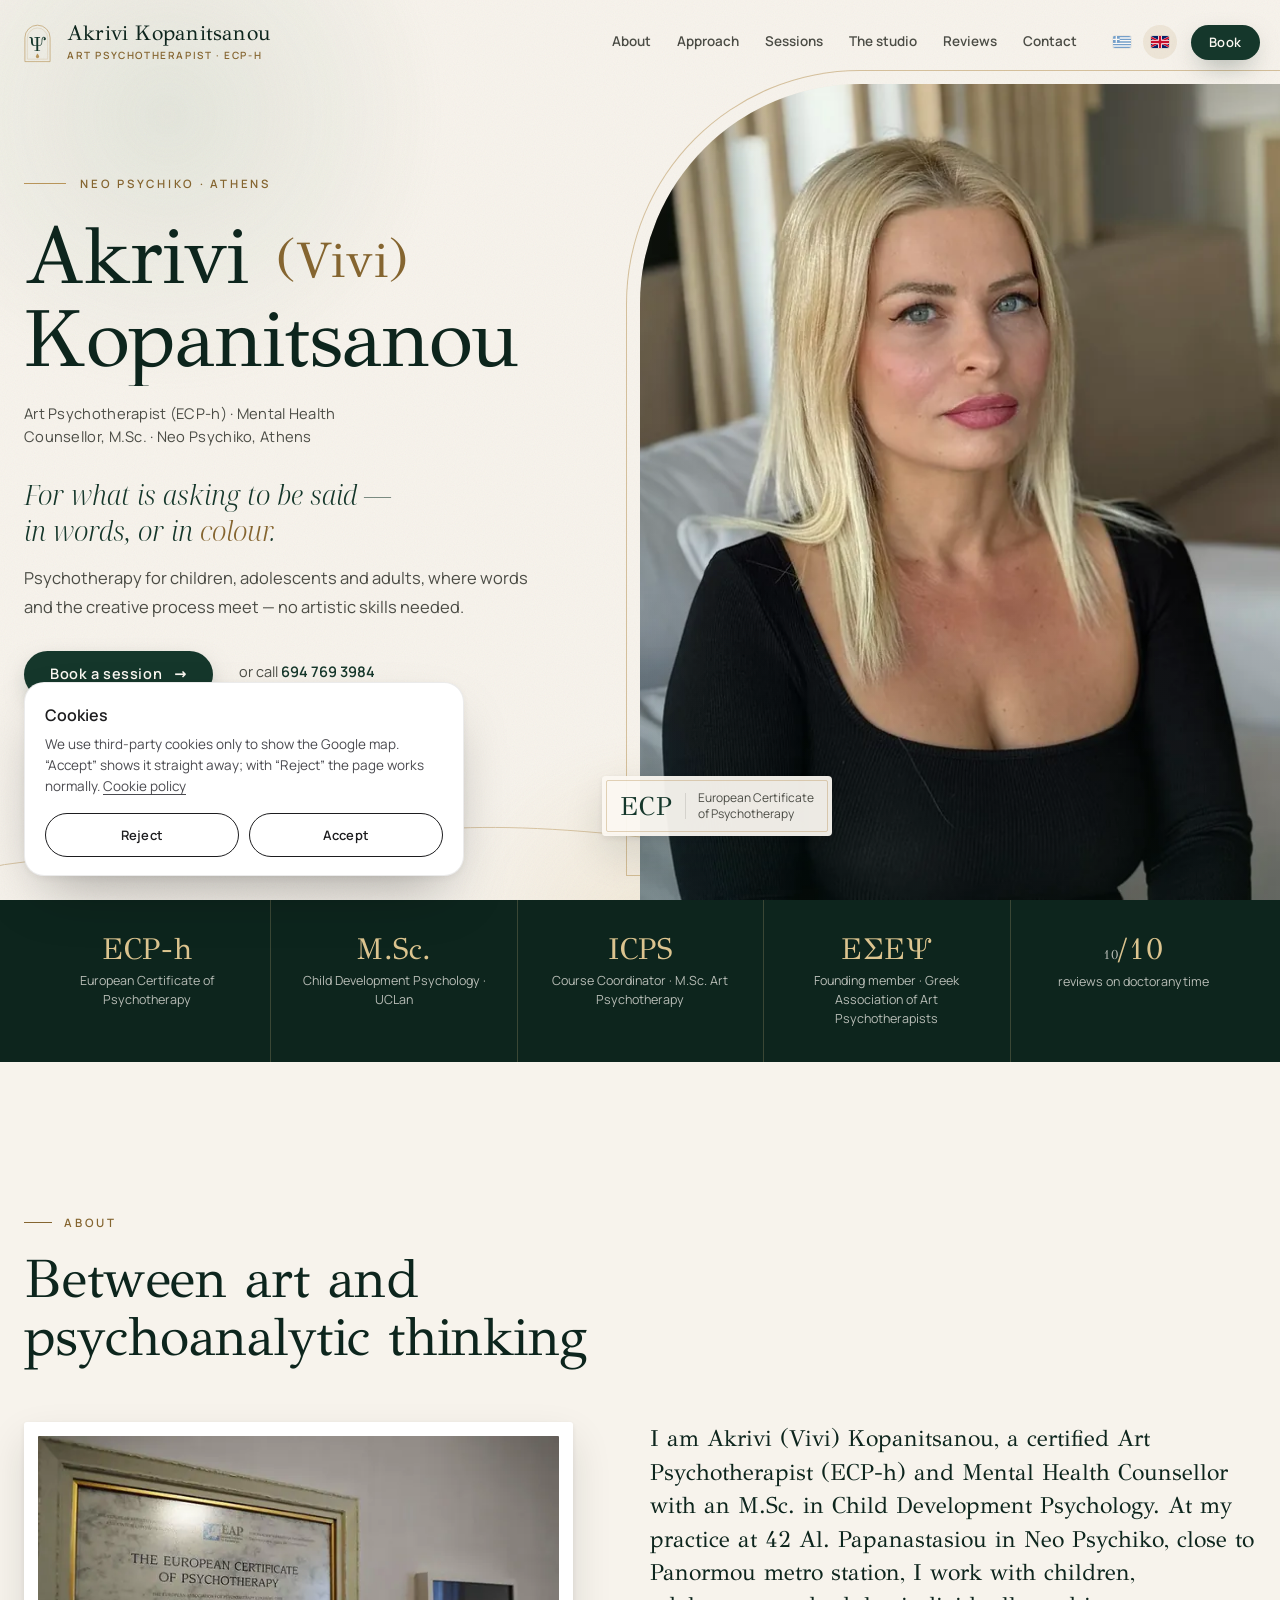
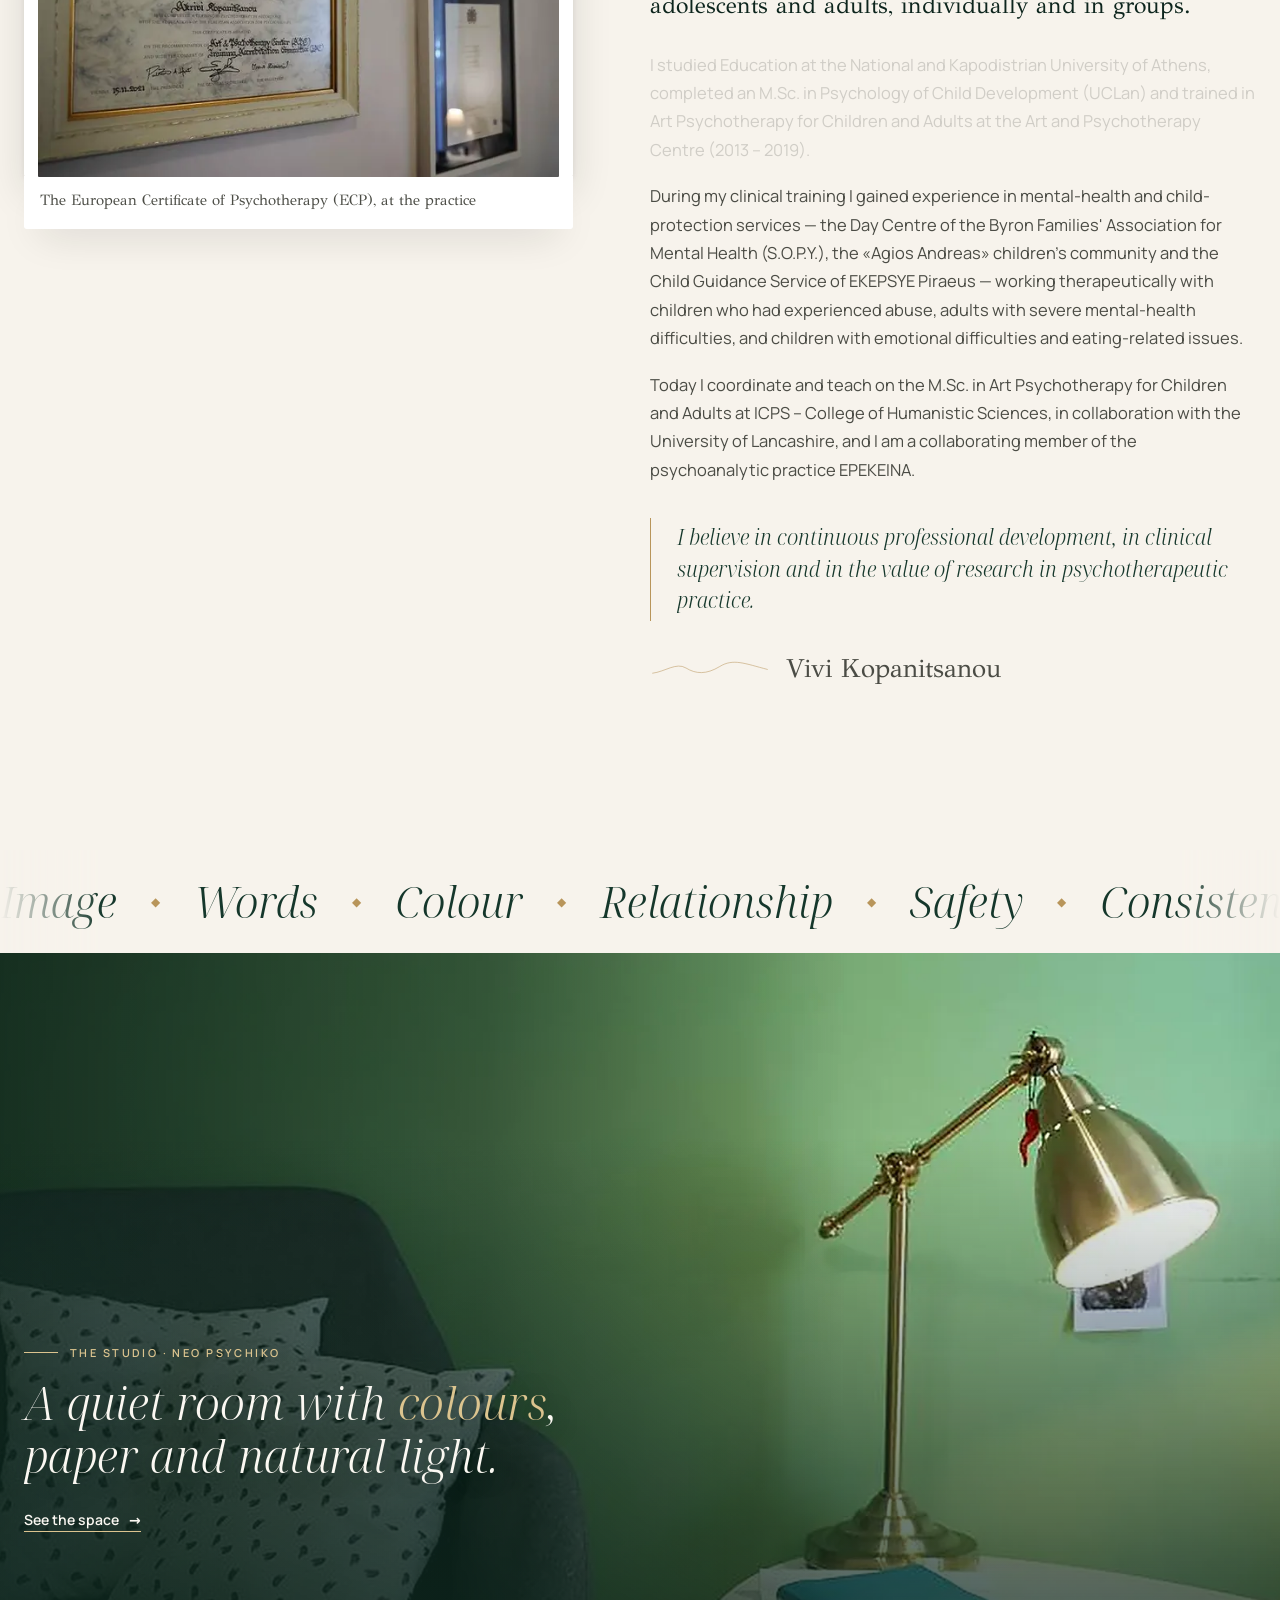
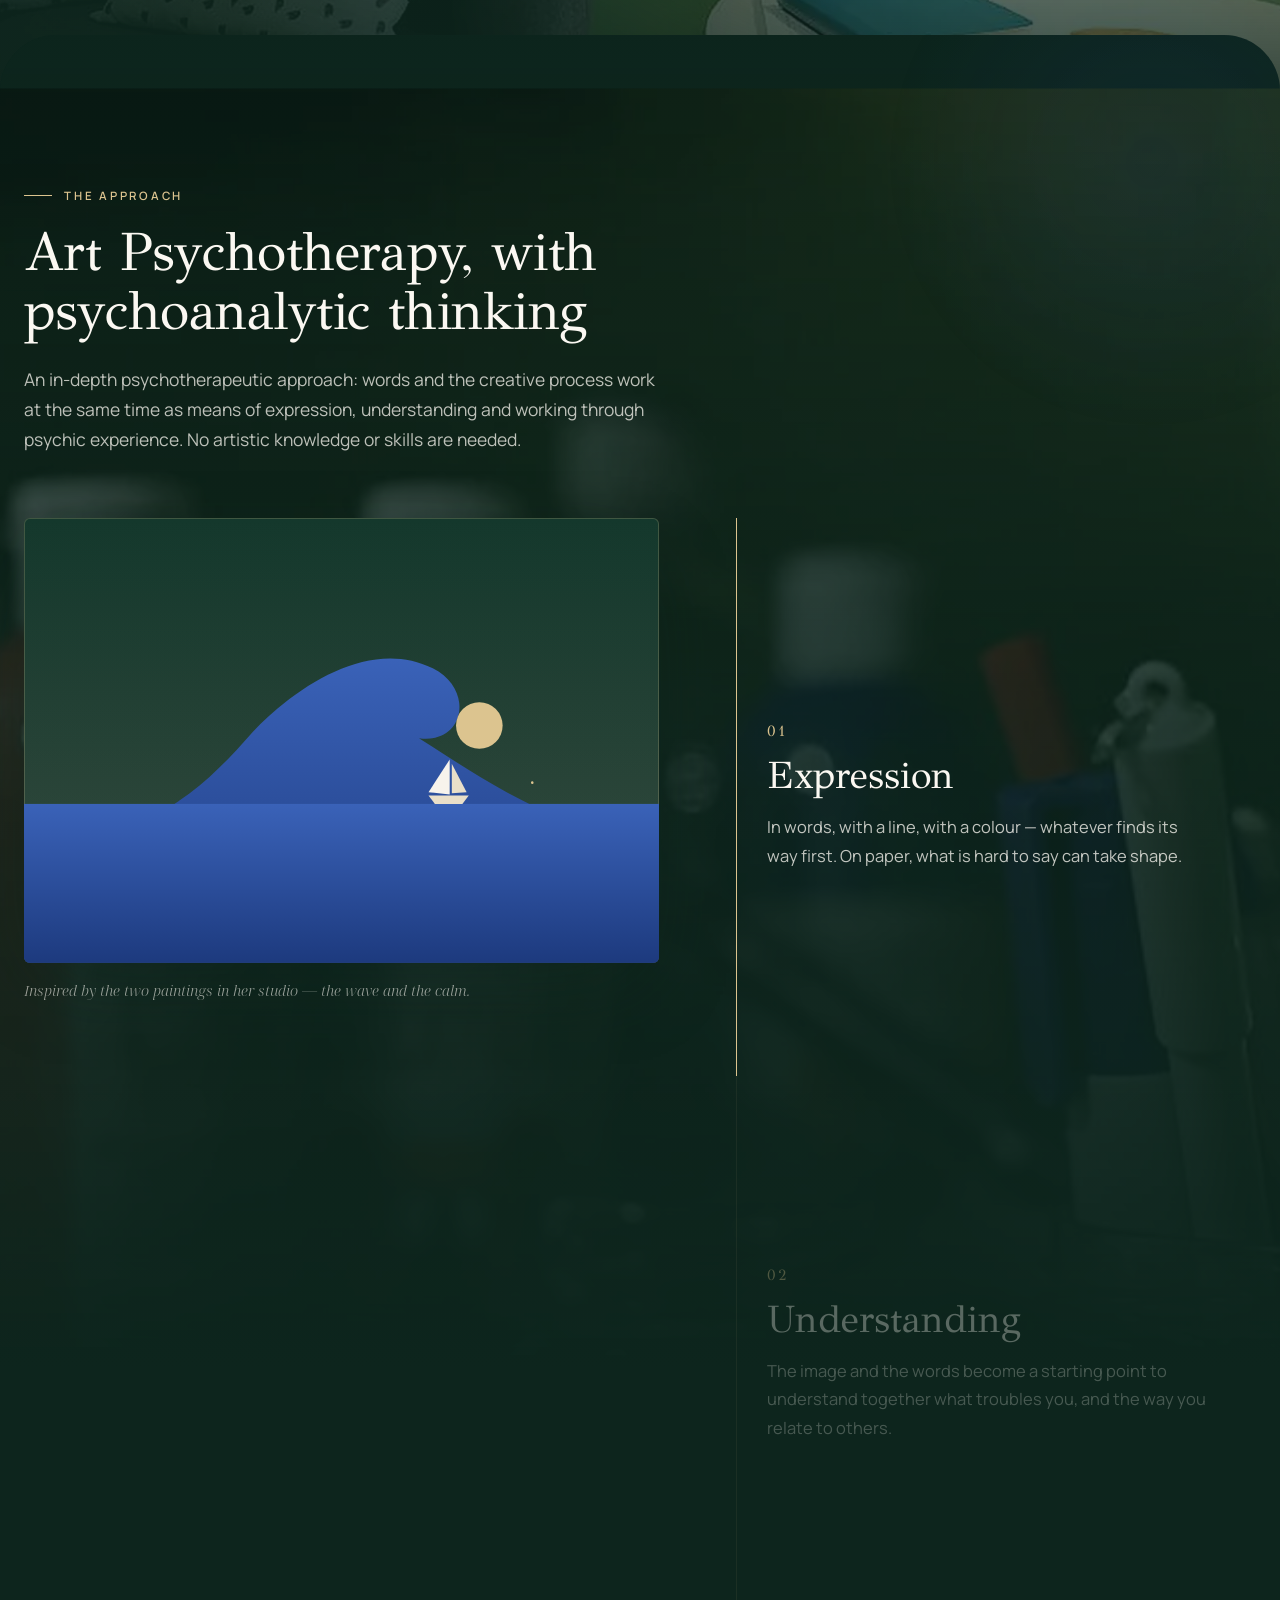
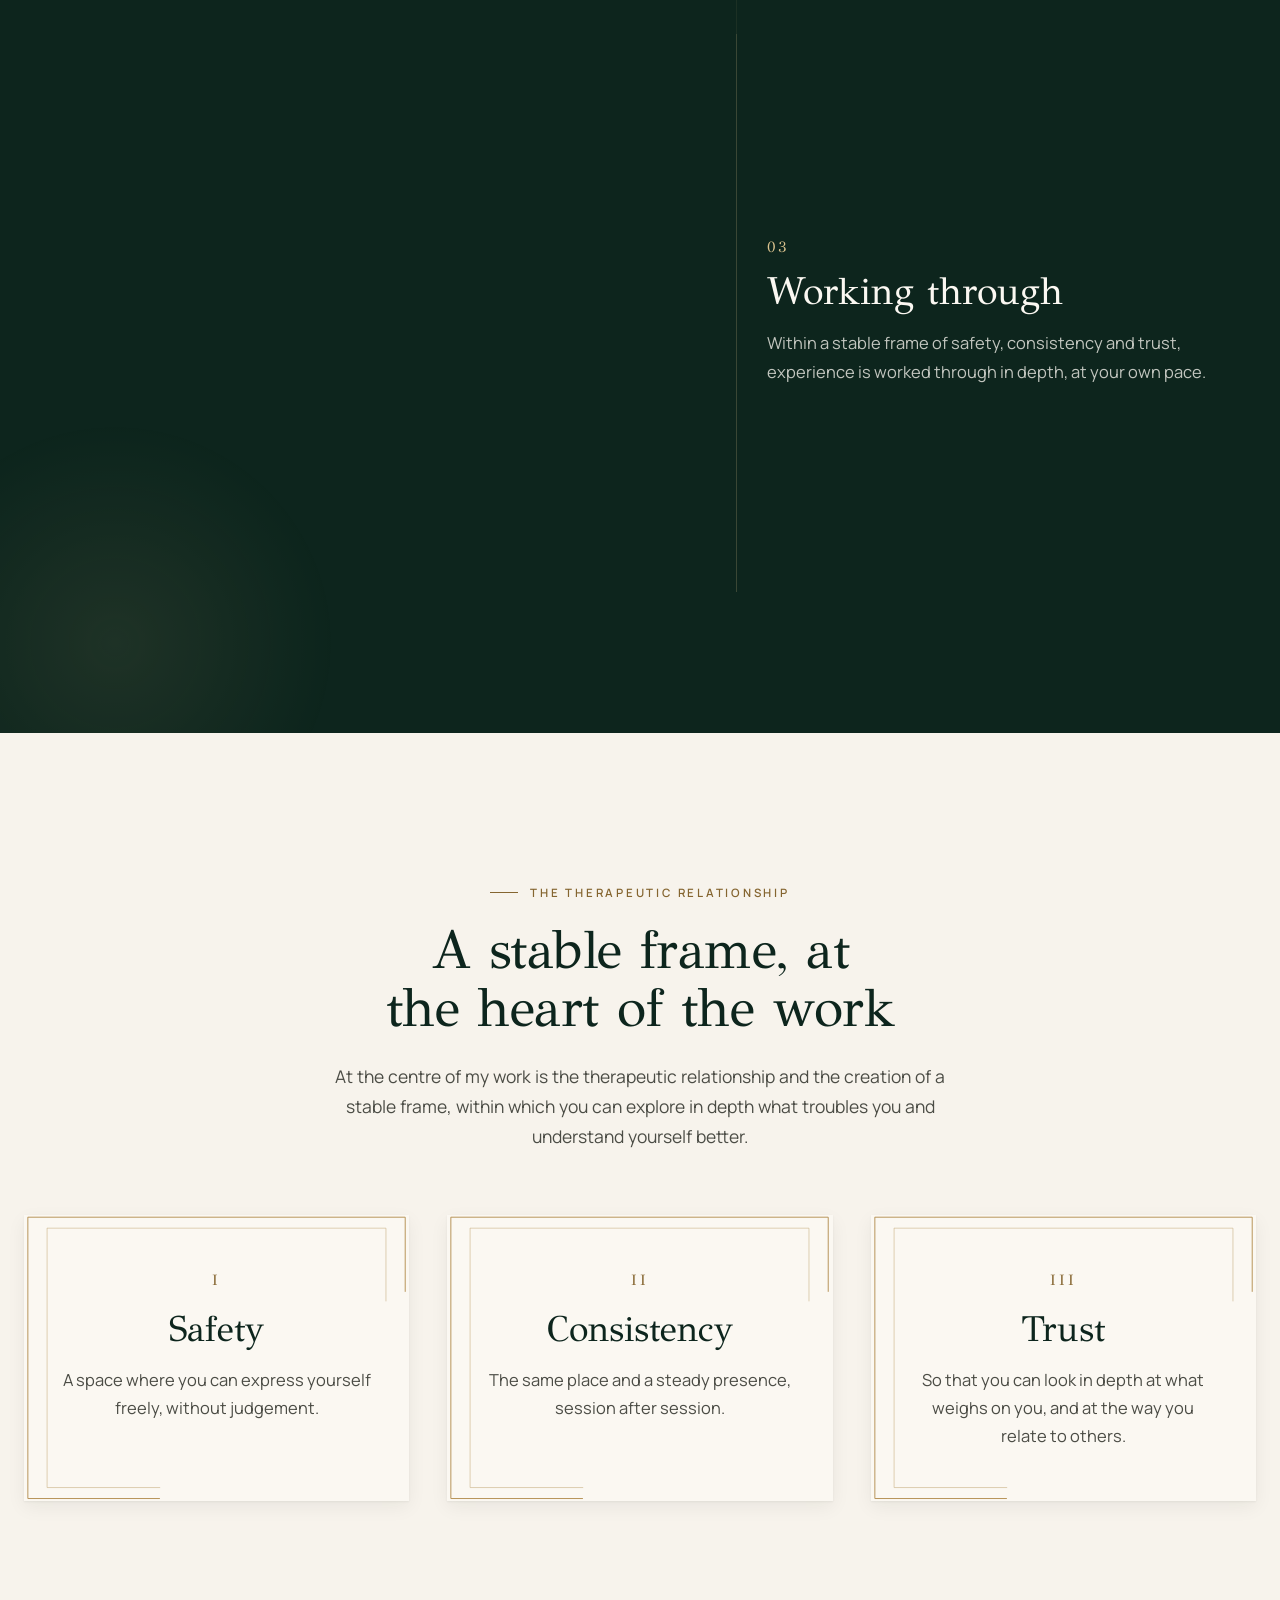
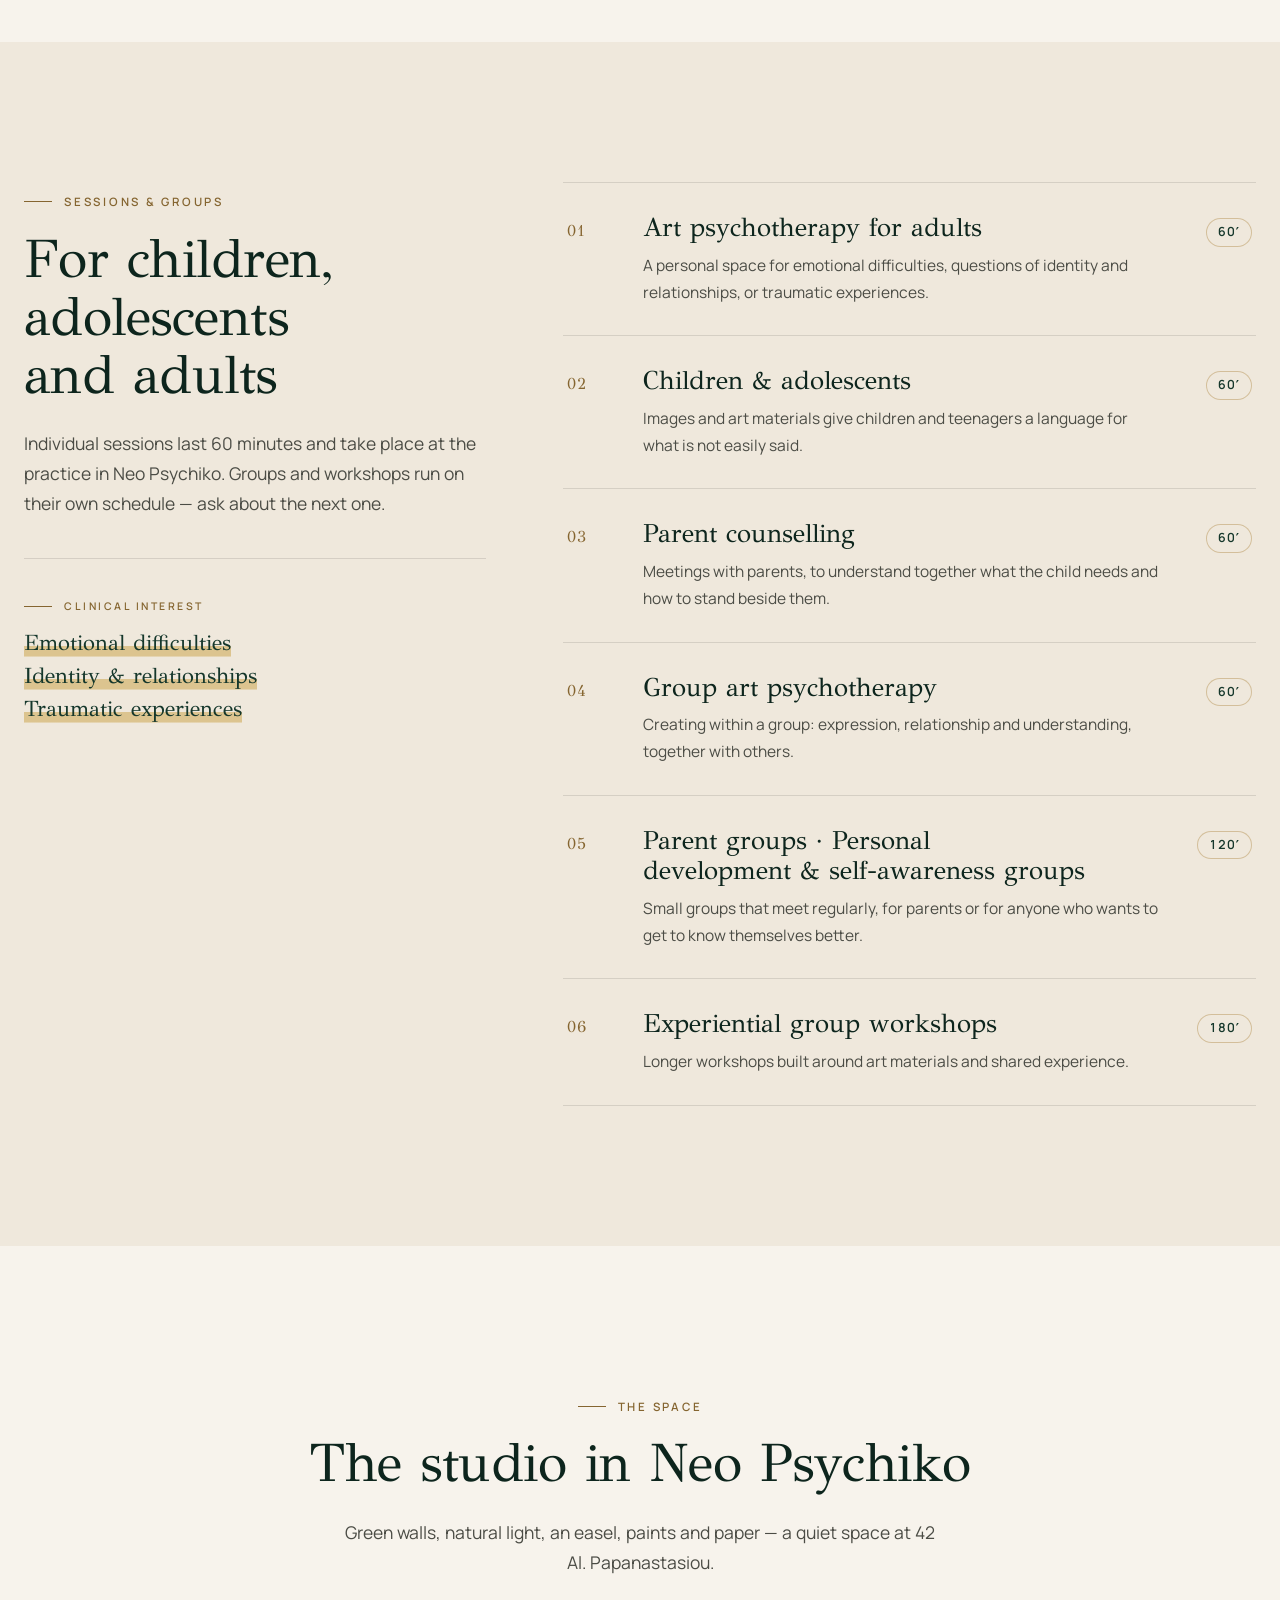
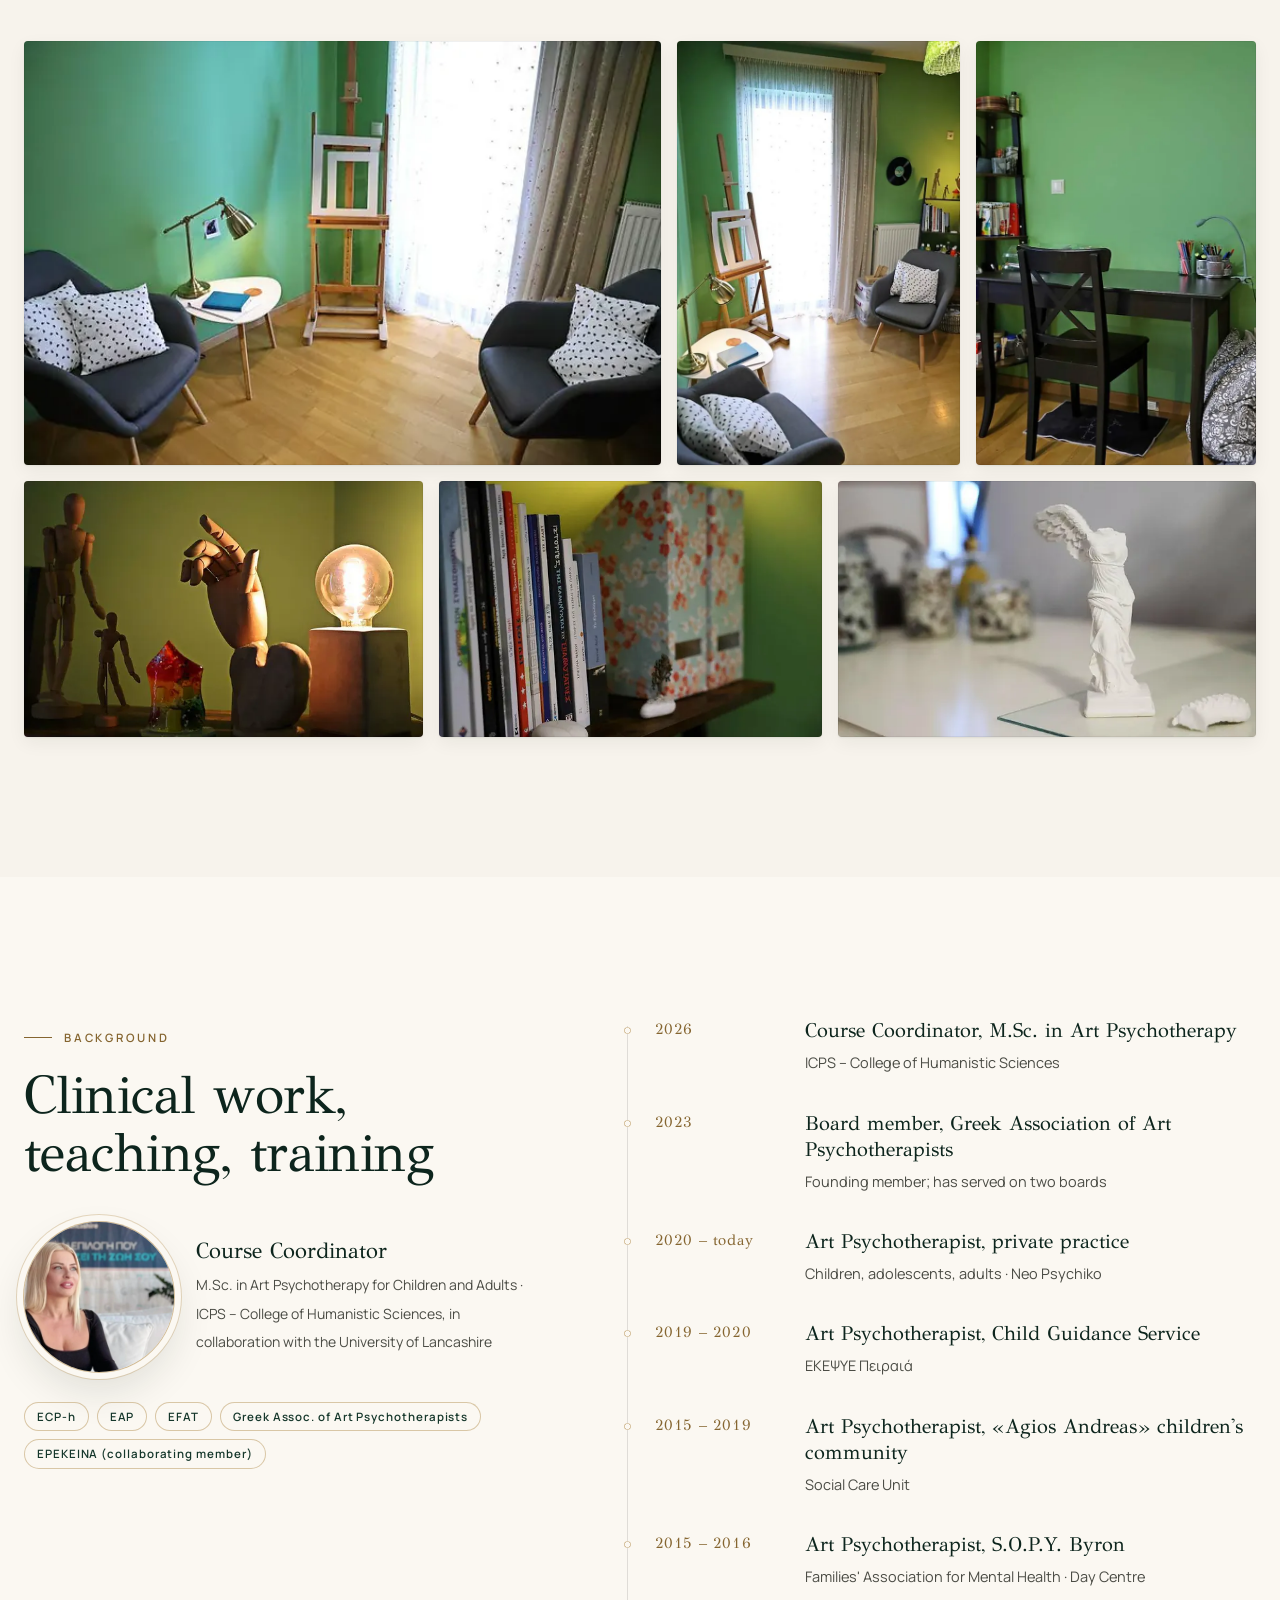
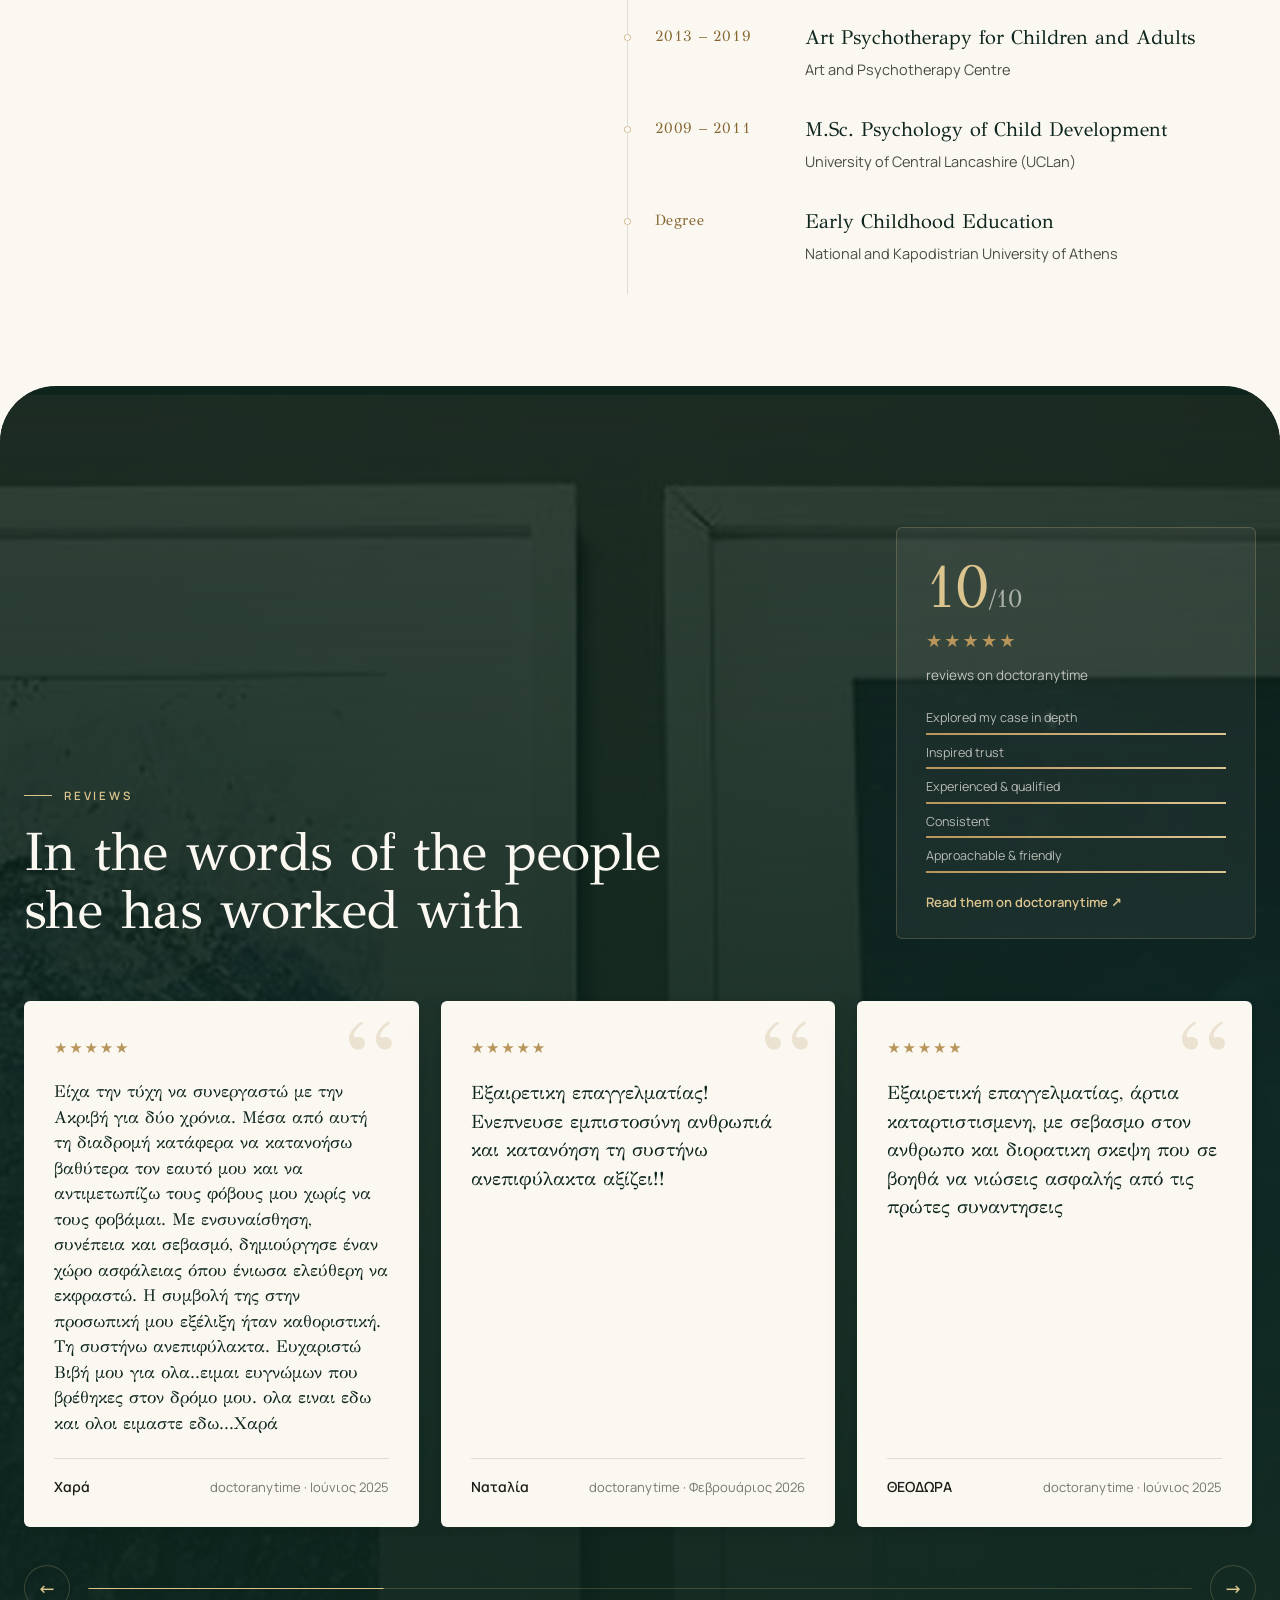
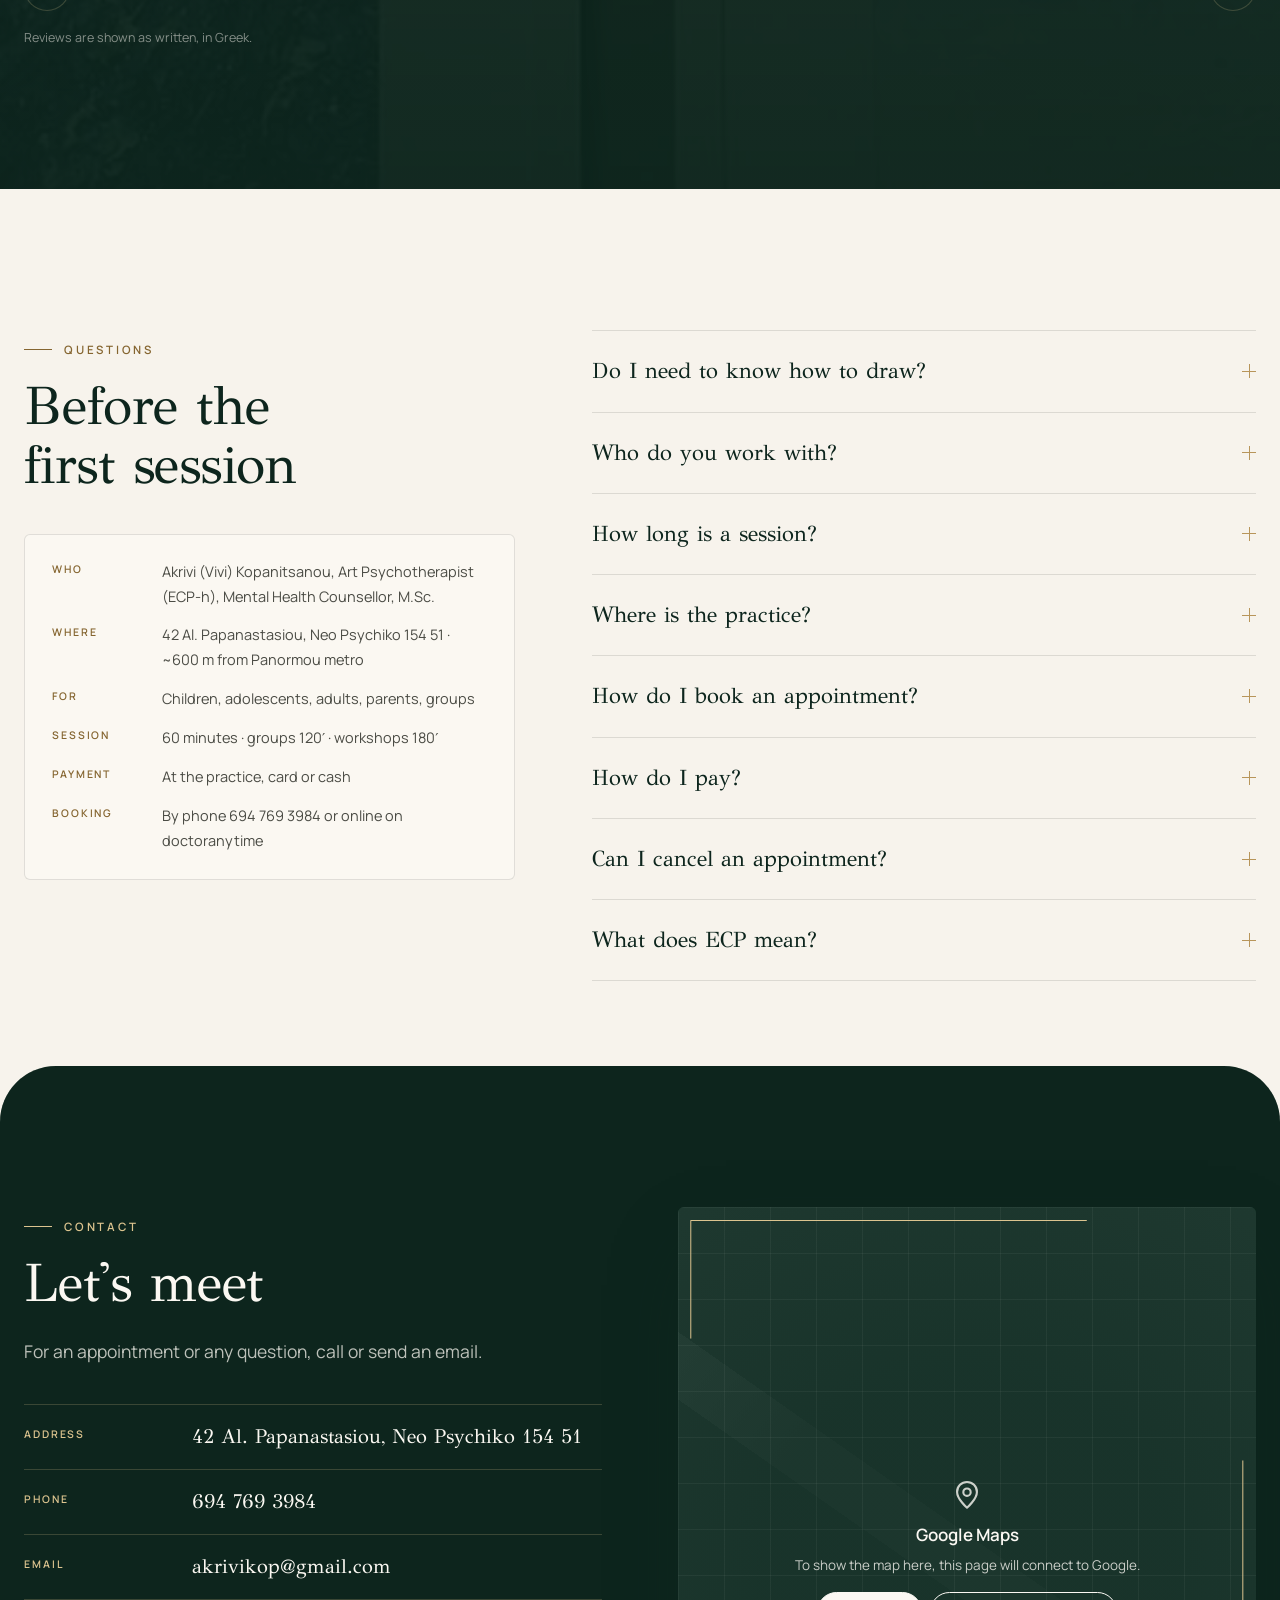
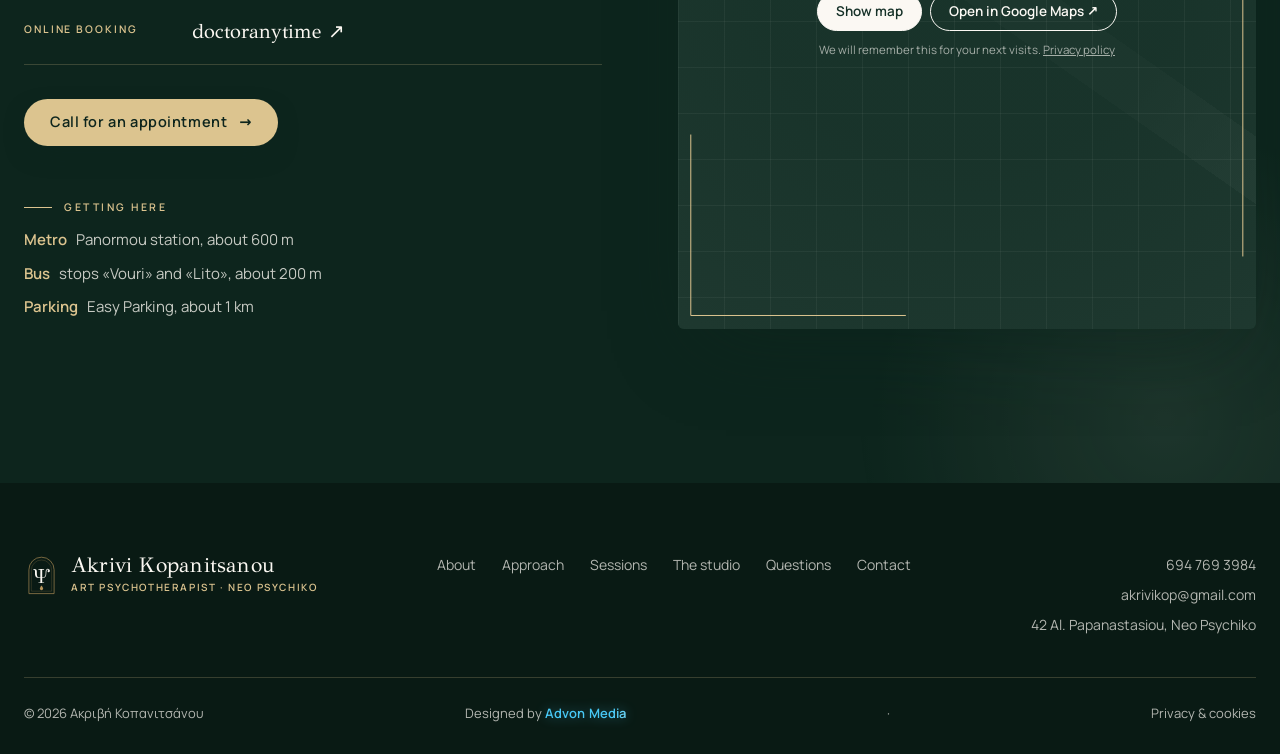
==== commit b72589e0: "Split-screen hero on desktop + space photos as parallax backgrounds and a full-width studio band [sk" ====
--- a/en.html
+++ b/en.html
@@ -18,6 +18,7 @@
 <!-- advon-en -->
 <script>try{localStorage.setItem("kop-lang","en")}catch(e){}</script>
 <!-- /advon-en -->
+<meta name="msvalidate.01" content="B111344056B4F7484DEA53457F44A3C3">
 <script id="advon-draft-guard">/* Advon: drafts stay out of Google; the real domain is untouched */(function(h){if(/(^|\.)(drafts\.advonmedia\.com|github\.io|netlify\.app)$/.test(h)){var m=document.createElement("meta");m.name="robots";m.content="noindex,nofollow";document.head.appendChild(m)}})(location.hostname)</script>
 <meta name="theme-color" content="#F7F3EC">
 <meta name="color-scheme" content="light only">
@@ -531,6 +532,48 @@
 @keyframes advon-up{from{opacity:0;transform:translateY(20px)}to{opacity:1;transform:none}}
 @media (prefers-reduced-motion:reduce){.advon-ck{animation:none}}
 </style>
+<style id="r1-css">
+/* ===== r1 (19 Nov 2026): split hero on desktop + space photos as backgrounds ===== */
+@media (min-width:1001px){
+ .hero{padding:0;align-items:stretch;min-height:100vh;min-height:100svh}
+ .hero-in{width:100%;max-width:none;margin:0;grid-template-columns:minmax(0,1fr) minmax(0,1fr);gap:0;align-items:stretch;min-height:100vh;min-height:100svh}
+ .hero-txt{align-self:center;padding:calc(var(--hdh) + 40px) clamp(40px,4.6vw,88px) 90px max(24px,calc((100vw - 1300px)/2))}
+ .hero-ph{justify-self:stretch;width:auto;margin:var(--hdh) 0 0;position:relative;min-height:0}
+ .hp-img{aspect-ratio:auto;height:100%;border-radius:220px 0 0 0;box-shadow:none}
+ .hp-img img{object-position:50% 24%}
+ .hp-img::after{background:linear-gradient(90deg,rgba(13,37,29,.16),transparent 22%),linear-gradient(180deg,transparent 62%,rgba(13,37,29,.26))}
+ .hp-frame{inset:-14px auto 24px -14px;width:calc(100% + 14px);border-radius:234px 0 0 0;border-right:0}
+ .hp-plaque{left:-38px;bottom:64px}
+ .hero-line{width:50%}
+ .hero .cue{left:25%}
+}
+/* full-width photo band */
+.pband{position:relative;z-index:1;height:clamp(460px,82vh,780px);overflow:hidden;background:var(--em-dd);color:var(--ivory);display:flex;align-items:flex-end}
+.pband .pb-img{position:absolute;left:0;top:-12%;width:100%;height:124%;object-fit:cover;object-position:50% 50%;transform:translate3d(0,var(--py,0px),0) scale(1.04)}
+.pband::before{content:"";position:absolute;inset:0;z-index:1;background:linear-gradient(180deg,rgba(13,37,29,0) 25%,rgba(13,37,29,.55) 70%,rgba(13,37,29,.82)),linear-gradient(90deg,rgba(13,37,29,.82) 0%,rgba(13,37,29,.55) 38%,transparent 66%)}
+.pband .pb-in{position:relative;z-index:2;width:min(1240px,100% - 48px);margin:0 auto;padding:0 0 calc(56px + clamp(70px,8vw,120px))}
+.pb-k{display:inline-flex;align-items:center;gap:12px;font:600 11px/1 var(--fb);letter-spacing:.22em;text-transform:uppercase;color:var(--gold-l);margin:0 0 18px}
+.pb-k::before{content:"";width:34px;height:1px;background:currentColor}
+.pb-t{font:300 italic clamp(30px,3.6vw,54px)/1.16 var(--fi);max-width:13em;margin:0 0 22px;color:var(--ivory);text-shadow:0 2px 24px rgba(13,37,29,.5)}
+.pb-t i{color:var(--gold-l)}
+.pb-l{display:inline-flex;gap:10px;align-items:center;font:600 14px/1 var(--fb);color:var(--ivory);border-bottom:1px solid var(--gold-l);padding-bottom:4px}
+.pb-l span{transition:transform .35s var(--ease-o)}
+@media (hover:hover){.pb-l:hover span{transform:translateX(4px)}}
+.pband .pb-k,.pband .pb-t,.pband .pb-l{opacity:0;transform:translateY(18px);transition:opacity .9s var(--ease-o),transform .9s var(--ease-o)}
+.pband.in .pb-k,.pband.in .pb-t,.pband.in .pb-l{opacity:1;transform:none}
+.pband.in .pb-t{transition-delay:.12s}.pband.in .pb-l{transition-delay:.24s}
+.tick{padding-bottom:30px}
+/* faint photo behind dark sections */
+.pbg{position:absolute;inset:0;z-index:0;overflow:hidden;pointer-events:none}
+.pbg img{position:absolute;left:0;top:-12%;width:100%;height:124%;object-fit:cover;opacity:.34;transform:translate3d(0,var(--py,0px),0);filter:saturate(.75)}
+.pbg::after{content:"";position:absolute;inset:0;background:linear-gradient(180deg,rgba(13,37,29,.3),rgba(13,37,29,.72) 50%,rgba(13,37,29,.9))}
+.pbg.top img{opacity:.46;height:70%;top:-6%}.pbg.top::after{background:linear-gradient(180deg,rgba(13,37,29,.25),rgba(13,37,29,.7) 30%,var(--em-dd) 58%)}
+.dark>.pbg~.amb{z-index:0}
+@media (max-width:1000px){.pband{height:clamp(360px,62vh,560px)}.pband .pb-img{top:0;height:100%;transform:none}.pbg img{top:0;height:100%;transform:none}}
+@media (max-width:700px){.pband .pb-in{width:min(100% - 36px,1240px);padding-bottom:104px}.pb-t{font-size:29px}}
+@media (prefers-reduced-motion:reduce){.pband .pb-img,.pbg img{transform:none!important}.pband .pb-k,.pband .pb-t,.pband .pb-l{opacity:1!important;transform:none!important}}
+html:not(.js) .pband .pb-k,html:not(.js) .pband .pb-t,html:not(.js) .pband .pb-l{opacity:1;transform:none}
+</style>
 </head>
 <body>
 <a class="skip" href="#main" data-en="Skip to content">Skip to content</a>
@@ -645,8 +688,11 @@
 </section>
 
 <div class="tick" aria-hidden="true"><div class="tick-in"><span data-en="Image">Image</span><i>◆</i><span data-en="Words">Words</span><i>◆</i><span data-en="Colour">Colour</span><i>◆</i><span data-en="Relationship">Relationship</span><i>◆</i><span data-en="Safety">Safety</span><i>◆</i><span data-en="Consistency">Consistency</span><i>◆</i><span data-en="Trust">Trust</span><i>◆</i><span data-en="Image">Image</span><i>◆</i><span data-en="Words">Words</span><i>◆</i><span data-en="Colour">Colour</span><i>◆</i><span data-en="Relationship">Relationship</span><i>◆</i><span data-en="Safety">Safety</span><i>◆</i><span data-en="Consistency">Consistency</span><i>◆</i><span data-en="Trust">Trust</span><i>◆</i></div></div>
+<section class="pband" aria-label="The studio" data-en-aria="The studio"><img class="pb-img" data-px="7" loading="lazy" decoding="async" src="assets/img/akrivi-kopanitsanou-atelie-polythrona-fotistiko-1800.webp" srcset="assets/img/akrivi-kopanitsanou-atelie-polythrona-fotistiko-600.webp 600w, assets/img/akrivi-kopanitsanou-atelie-polythrona-fotistiko.webp 1200w, assets/img/akrivi-kopanitsanou-atelie-polythrona-fotistiko-1800.webp 1800w" sizes="100vw" width="1800" height="1179" alt="Armchair and lamp against the green wall of the studio in Neo Psychiko" data-en-alt="Armchair and lamp against the green wall of the studio in Neo Psychiko"><div class="pb-in"><p class="pb-k" data-en="The studio · Neo Psychiko">The studio · Neo Psychiko</p><p class="pb-t" data-en="A quiet room with <i>colours</i>, paper and natural light.">A quiet room with <i>colours</i>, paper and natural light.</p><a class="pb-l" href="#atelie"><b data-en="See the space">See the space</b><span aria-hidden="true">→</span></a></div></section>
+
 
 <section class="sec dark appr" id="prosengisi">
+  <div class="pbg top" aria-hidden="true"><img data-px="8" loading="lazy" decoding="async" src="assets/img/akrivi-kopanitsanou-atelie-chromata-pinelia.webp" srcset="assets/img/akrivi-kopanitsanou-atelie-chromata-pinelia-600.webp 600w, assets/img/akrivi-kopanitsanou-atelie-chromata-pinelia.webp 1200w" sizes="100vw" alt=""></div>
   <div class="amb" aria-hidden="true"><span class="wash w4"></span><span class="wash w5"></span></div>
   <div class="wrap">
     <div class="sec-head">
@@ -722,20 +768,14 @@
     </div>
     <div class="gal">
       <div class="g-row">
-        <button type="button" class="g lb-t" style="--r:1.5" data-full="assets/img/akrivi-kopanitsanou-grafeio-neo-psychiko-fos.webp"><img loading="lazy" decoding="async" src="assets/img/akrivi-kopanitsanou-grafeio-neo-psychiko-fos-600.webp" srcset="assets/img/akrivi-kopanitsanou-grafeio-neo-psychiko-fos-600.webp 600w, assets/img/akrivi-kopanitsanou-grafeio-neo-psychiko-fos.webp 1200w" sizes="(max-width:700px) 92vw, 36vw" width="1200" height="800" alt="The session room with natural light in Neo Psychiko" data-en-alt="The session room with natural light in Neo Psychiko"></button>
+        <button type="button" class="g lb-t ms" style="--r:1.5" data-full="assets/img/akrivi-kopanitsanou-atelie-eikastikis-psychotherapeias-neo-psychiko.webp"><span class="ms-in"><img loading="lazy" decoding="async" src="assets/img/akrivi-kopanitsanou-atelie-eikastikis-psychotherapeias-neo-psychiko-600.webp" srcset="assets/img/akrivi-kopanitsanou-atelie-eikastikis-psychotherapeias-neo-psychiko-600.webp 600w, assets/img/akrivi-kopanitsanou-atelie-eikastikis-psychotherapeias-neo-psychiko.webp 1200w" sizes="(max-width:700px) 92vw, 36vw" width="1200" height="800" alt="The art psychotherapy studio with two armchairs and the easel" data-en-alt="The art psychotherapy studio with two armchairs and the easel"></span></button>
         <button type="button" class="g lb-t" style="--r:.6667" data-full="assets/img/akrivi-kopanitsanou-atelie-kavaletto-parathyro.webp"><img loading="lazy" decoding="async" src="assets/img/akrivi-kopanitsanou-atelie-kavaletto-parathyro-600.webp" srcset="assets/img/akrivi-kopanitsanou-atelie-kavaletto-parathyro-600.webp 600w, assets/img/akrivi-kopanitsanou-atelie-kavaletto-parathyro.webp 800w" sizes="(max-width:700px) 60vw, 18vw" width="800" height="1200" alt="The easel by the studio window" data-en-alt="The easel by the studio window"></button>
-        <button type="button" class="g lb-t ms" style="--r:1.5" data-full="assets/img/akrivi-kopanitsanou-atelie-eikastikis-psychotherapeias-neo-psychiko.webp"><span class="ms-in"><img loading="lazy" decoding="async" src="assets/img/akrivi-kopanitsanou-atelie-eikastikis-psychotherapeias-neo-psychiko-600.webp" srcset="assets/img/akrivi-kopanitsanou-atelie-eikastikis-psychotherapeias-neo-psychiko-600.webp 600w, assets/img/akrivi-kopanitsanou-atelie-eikastikis-psychotherapeias-neo-psychiko.webp 1200w" sizes="(max-width:700px) 92vw, 36vw" width="1200" height="800" alt="The art psychotherapy studio with two armchairs and the easel" data-en-alt="The art psychotherapy studio with two armchairs and the easel"></span></button>
+        <button type="button" class="g lb-t" style="--r:.66" data-full="assets/img/akrivi-kopanitsanou-atelie-grafeio.webp"><img loading="lazy" decoding="async" src="assets/img/akrivi-kopanitsanou-atelie-grafeio-600.webp" srcset="assets/img/akrivi-kopanitsanou-atelie-grafeio-600.webp 600w, assets/img/akrivi-kopanitsanou-atelie-grafeio.webp 792w" sizes="(max-width:700px) 60vw, 18vw" width="792" height="1200" alt="The work desk inside the studio" data-en-alt="The work desk inside the studio"></button>
       </div>
       <div class="g-row">
-        <button type="button" class="g lb-t" style="--r:1.5267" data-full="assets/img/akrivi-kopanitsanou-atelie-polythrona-fotistiko.webp"><img loading="lazy" decoding="async" src="assets/img/akrivi-kopanitsanou-atelie-polythrona-fotistiko-600.webp" srcset="assets/img/akrivi-kopanitsanou-atelie-polythrona-fotistiko-600.webp 600w, assets/img/akrivi-kopanitsanou-atelie-polythrona-fotistiko.webp 1200w" sizes="(max-width:700px) 92vw, 36vw" width="1200" height="786" alt="Armchair and lamp against the green studio wall" data-en-alt="Armchair and lamp against the green studio wall"></button>
-        <button type="button" class="g lb-t" style="--r:.66" data-full="assets/img/akrivi-kopanitsanou-atelie-grafeio.webp"><img loading="lazy" decoding="async" src="assets/img/akrivi-kopanitsanou-atelie-grafeio-600.webp" srcset="assets/img/akrivi-kopanitsanou-atelie-grafeio-600.webp 600w, assets/img/akrivi-kopanitsanou-atelie-grafeio.webp 792w" sizes="(max-width:700px) 60vw, 18vw" width="792" height="1200" alt="The work desk inside the studio" data-en-alt="The work desk inside the studio"></button>
-        <button type="button" class="g lb-t" style="--r:1.6194" data-full="assets/img/akrivi-kopanitsanou-atelie-pinakes-kyma-galini.webp"><img loading="lazy" decoding="async" src="assets/img/akrivi-kopanitsanou-atelie-pinakes-kyma-galini-600.webp" srcset="assets/img/akrivi-kopanitsanou-atelie-pinakes-kyma-galini-600.webp 600w, assets/img/akrivi-kopanitsanou-atelie-pinakes-kyma-galini.webp 1200w" sizes="(max-width:700px) 92vw, 36vw" width="1200" height="741" alt="The two paintings in the studio: the wave and the calm" data-en-alt="The two paintings in the studio: the wave and the calm"></button>
-      </div>
-      <div class="g-row">
-        <button type="button" class="g lb-t" style="--r:1.5625" data-full="assets/img/akrivi-kopanitsanou-atelie-xylines-figoures.webp"><img loading="lazy" decoding="async" src="assets/img/akrivi-kopanitsanou-atelie-xylines-figoures-600.webp" width="1200" height="768" sizes="(max-width:700px) 46vw, 24vw" srcset="assets/img/akrivi-kopanitsanou-atelie-xylines-figoures-600.webp 600w, assets/img/akrivi-kopanitsanou-atelie-xylines-figoures.webp 1200w" alt="Wooden figures and a lamp on the studio shelf" data-en-alt="Wooden figures and a lamp on the studio shelf"></button>
-        <button type="button" class="g lb-t" style="--r:1.5" data-full="assets/img/akrivi-kopanitsanou-atelie-chromata-pinelia.webp"><img loading="lazy" decoding="async" src="assets/img/akrivi-kopanitsanou-atelie-chromata-pinelia-600.webp" width="1200" height="800" sizes="(max-width:700px) 46vw, 24vw" srcset="assets/img/akrivi-kopanitsanou-atelie-chromata-pinelia-600.webp 600w, assets/img/akrivi-kopanitsanou-atelie-chromata-pinelia.webp 1200w" alt="Paints, brushes and pencils for art psychotherapy" data-en-alt="Paints, brushes and pencils for art psychotherapy"></button>
-        <button type="button" class="g lb-t" style="--r:1.5" data-full="assets/img/akrivi-kopanitsanou-atelie-vivlia.webp"><img loading="lazy" decoding="async" src="assets/img/akrivi-kopanitsanou-atelie-vivlia-600.webp" width="1200" height="800" sizes="(max-width:700px) 46vw, 24vw" srcset="assets/img/akrivi-kopanitsanou-atelie-vivlia-600.webp 600w, assets/img/akrivi-kopanitsanou-atelie-vivlia.webp 1200w" alt="Books on the studio shelf" data-en-alt="Books on the studio shelf"></button>
-        <button type="button" class="g lb-t" style="--r:1.6349" data-full="assets/img/akrivi-kopanitsanou-atelie-niki-samothrakis.webp"><img loading="lazy" decoding="async" src="assets/img/akrivi-kopanitsanou-atelie-niki-samothrakis-600.webp" width="1200" height="734" sizes="(max-width:700px) 46vw, 24vw" srcset="assets/img/akrivi-kopanitsanou-atelie-niki-samothrakis-600.webp 600w, assets/img/akrivi-kopanitsanou-atelie-niki-samothrakis.webp 1200w" alt="A small sculpture of the Winged Victory of Samothrace at the practice" data-en-alt="A small sculpture of the Winged Victory of Samothrace at the practice"></button>
+        <button type="button" class="g lb-t" style="--r:1.5625" data-full="assets/img/akrivi-kopanitsanou-atelie-xylines-figoures.webp"><img loading="lazy" decoding="async" src="assets/img/akrivi-kopanitsanou-atelie-xylines-figoures-600.webp" width="1200" height="768" sizes="(max-width:700px) 46vw, 32vw" srcset="assets/img/akrivi-kopanitsanou-atelie-xylines-figoures-600.webp 600w, assets/img/akrivi-kopanitsanou-atelie-xylines-figoures.webp 1200w" alt="Wooden figures and a lamp on the studio shelf" data-en-alt="Wooden figures and a lamp on the studio shelf"></button>
+        <button type="button" class="g lb-t" style="--r:1.5" data-full="assets/img/akrivi-kopanitsanou-atelie-vivlia.webp"><img loading="lazy" decoding="async" src="assets/img/akrivi-kopanitsanou-atelie-vivlia-600.webp" width="1200" height="800" sizes="(max-width:700px) 46vw, 32vw" srcset="assets/img/akrivi-kopanitsanou-atelie-vivlia-600.webp 600w, assets/img/akrivi-kopanitsanou-atelie-vivlia.webp 1200w" alt="Books on the studio shelf" data-en-alt="Books on the studio shelf"></button>
+        <button type="button" class="g lb-t" style="--r:1.6349" data-full="assets/img/akrivi-kopanitsanou-atelie-niki-samothrakis.webp"><img loading="lazy" decoding="async" src="assets/img/akrivi-kopanitsanou-atelie-niki-samothrakis-600.webp" width="1200" height="734" sizes="(max-width:700px) 46vw, 32vw" srcset="assets/img/akrivi-kopanitsanou-atelie-niki-samothrakis-600.webp 600w, assets/img/akrivi-kopanitsanou-atelie-niki-samothrakis.webp 1200w" alt="A small sculpture of the Winged Victory of Samothrace at the practice" data-en-alt="A small sculpture of the Winged Victory of Samothrace at the practice"></button>
       </div>
     </div>
   </div>
@@ -767,6 +807,7 @@
 </section>
 
 <section class="sec dark rev" id="kritikes">
+  <div class="pbg" aria-hidden="true"><img data-px="8" loading="lazy" decoding="async" src="assets/img/akrivi-kopanitsanou-atelie-pinakes-kyma-galini.webp" srcset="assets/img/akrivi-kopanitsanou-atelie-pinakes-kyma-galini-600.webp 600w, assets/img/akrivi-kopanitsanou-atelie-pinakes-kyma-galini.webp 1200w" sizes="100vw" alt=""></div>
   <div class="wrap">
     <div class="rev-top">
       <div class="sec-head">
@@ -829,6 +870,7 @@
 </section>
 
 <section class="sec dark contact" id="epikoinonia">
+  <div class="pbg" aria-hidden="true"><img data-px="8" loading="lazy" decoding="async" src="assets/img/akrivi-kopanitsanou-grafeio-neo-psychiko-fos.webp" srcset="assets/img/akrivi-kopanitsanou-grafeio-neo-psychiko-fos-600.webp 600w, assets/img/akrivi-kopanitsanou-grafeio-neo-psychiko-fos.webp 1200w" sizes="100vw" alt=""></div>
   <div class="amb" aria-hidden="true"><span class="wash w6"></span></div>
   <div class="wrap ct-in">
     <div class="ct-l">
@@ -1013,6 +1055,18 @@
   if (document.readyState === 'loading') document.addEventListener('DOMContentLoaded', start); else start();
 })();
 </script>
+<script id="r1-js">
+(function(){var W=window,D=document,RM=matchMedia('(prefers-reduced-motion:reduce)').matches;
+var bands=[].slice.call(D.querySelectorAll('.pband'));
+if('IntersectionObserver' in W&&!RM){var io=new IntersectionObserver(function(es){es.forEach(function(e){if(e.isIntersecting){e.target.classList.add('in');io.unobserve(e.target)}})},{rootMargin:'0px 0px -12% 0px'});bands.forEach(function(b){io.observe(b)})}else bands.forEach(function(b){b.classList.add('in')});
+if(RM||!matchMedia('(hover:hover) and (pointer:fine) and (min-width:1001px)').matches)return;
+var els=[].slice.call(D.querySelectorAll('[data-px]')),vis=new Set(),tk=false;
+var vo=new IntersectionObserver(function(es){es.forEach(function(e){e.isIntersecting?vis.add(e.target):vis.delete(e.target)});run()},{rootMargin:'200px 0px'});
+els.forEach(function(el){vo.observe(el.parentNode)});
+function upd(){tk=false;var vh=W.innerHeight;els.forEach(function(el){var p=el.parentNode;if(!vis.has(p))return;var r=p.getBoundingClientRect(),c=(r.top+r.height/2-vh/2)/(vh/2+r.height/2);el.style.setProperty('--py',(c*-(+el.dataset.px||9))+'%')})}
+function run(){if(!tk){tk=true;requestAnimationFrame(upd)}}
+W.addEventListener('scroll',run,{passive:true});W.addEventListener('resize',run);run()})();
+</script>
 <script id="advon-en-nav">/* flags = links between / and /en (Google ranks both) */document.addEventListener("click",function(e){var b=e.target.closest&&e.target.closest("button[data-l],button[data-lang],a[data-l],a[data-lang],[data-set-lang]");if(!b)return;var l=b.getAttribute("data-l")||b.getAttribute("data-lang")||b.getAttribute("data-set-lang");if(l==="en"||(l!=="el"&&l!=="en"))return;e.preventDefault();e.stopImmediatePropagation();location.href=(l==="en"?"en":"./")+location.hash},true)</script>
 </body>
 </html>
